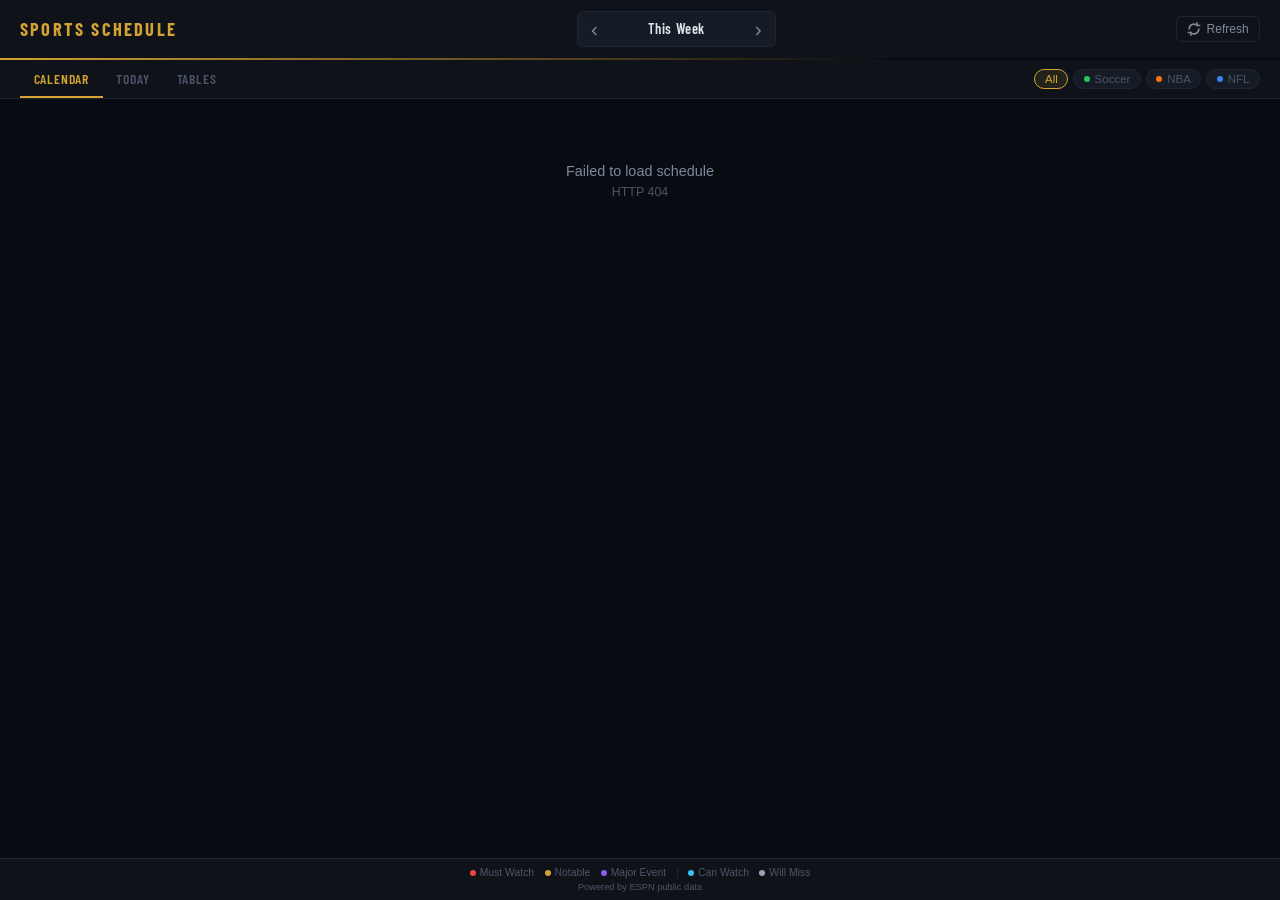
==== templates/index.html @ d4e7c443 "Initial commit: sports master schedule dashboard Personal sports schedule tracker with broadcast-ins" ====
<!DOCTYPE html>
<html lang="en">
<head>
    <meta charset="UTF-8">
    <meta name="viewport" content="width=device-width, initial-scale=1.0">
    <link rel="icon" type="image/svg+xml" href="data:image/svg+xml,%3Csvg xmlns='http://www.w3.org/2000/svg' viewBox='0 0 32 32'%3E%3Ccircle cx='16' cy='16' r='14' fill='%23d4a332'/%3E%3C/svg%3E">
    <title>Sports Schedule</title>
    <link rel="preconnect" href="https://fonts.googleapis.com">
    <link rel="preconnect" href="https://fonts.gstatic.com" crossorigin>
    <link href="https://fonts.googleapis.com/css2?family=Barlow+Condensed:wght@500;600;700&display=swap" rel="stylesheet">
    <link rel="stylesheet" href="/static/style.css">
</head>
<body>

    <!-- ── Header bar ───────────────────────────────────────────── -->
    <header>
        <div class="brand">SPORTS SCHEDULE</div>
        <div class="week-nav">
            <button id="btn-prev" class="nav-arrow" aria-label="Previous week">&lsaquo;</button>
            <span id="week-label">This Week</span>
            <button id="btn-next" class="nav-arrow" aria-label="Next week">&rsaquo;</button>
        </div>
        <button id="btn-refresh" class="refresh-btn">
            <svg class="refresh-icon" viewBox="0 0 16 16" fill="none" stroke="currentColor" stroke-width="1.8" stroke-linecap="round"><path d="M2.5 8a5.5 5.5 0 0 1 9.3-4M13.5 8a5.5 5.5 0 0 1-9.3 4"/><path d="M11.5 1v3h3M4.5 15v-3h-3"/></svg>
            Refresh
        </button>
    </header>
    <div class="header-accent"></div>

    <!-- ── Tab bar ──────────────────────────────────────────────── -->
    <nav class="tab-bar">
        <div class="view-tabs">
            <button class="tab active" data-view="week">Calendar</button>
            <button class="tab" data-view="today">Today</button>
            <button class="tab" data-view="tables">Tables</button>
        </div>
        <div class="sport-filters">
            <button class="pill active" data-sport="all">All</button>
            <button class="pill" data-sport="soccer"><span class="pill-dot soccer"></span>Soccer</button>
            <button class="pill" data-sport="basketball"><span class="pill-dot basketball"></span>NBA</button>
            <button class="pill" data-sport="football"><span class="pill-dot football"></span>NFL</button>
        </div>
    </nav>

    <!-- ── Main content ─────────────────────────────────────────── -->
    <main>
        <div id="week-view">
            <div class="calendar-grid" id="calendar-grid"></div>
            <div class="detail-panel" id="detail-panel"></div>
        </div>
        <div id="today-view" class="hidden"></div>
        <div id="tables-view" class="hidden"></div>
        <div id="status-message" class="status-message"></div>
    </main>

    <!-- ── Footer ───────────────────────────────────────────────── -->
    <footer>
        <div class="legend">
            <span class="legend-item"><span class="ldot must-watch"></span>Must Watch</span>
            <span class="legend-item"><span class="ldot notable"></span>Notable</span>
            <span class="legend-item"><span class="ldot major-event"></span>Major Event</span>
            <span class="lsep"></span>
            <span class="legend-item"><span class="ldot can-watch"></span>Can Watch</span>
            <span class="legend-item"><span class="ldot will-miss"></span>Will Miss</span>
        </div>
        <p class="footnote">Powered by ESPN public data</p>
    </footer>

    <script src="/static/app.js"></script>
</body>
</html>
---- static/style.css ----
/* ═══════════════════════════════════════════════════════════════
   SPORTS SCHEDULE — Broadcast-inspired dark UI
   ═══════════════════════════════════════════════════════════════ */

*, *::before, *::after { box-sizing: border-box; margin: 0; padding: 0; }

/* ── Tokens ───────────────────────────────────────────────────── */
:root {
    --font-display: "Barlow Condensed", "Arial Narrow", Impact, sans-serif;
    --font-body:    -apple-system, BlinkMacSystemFont, "Segoe UI", Roboto, sans-serif;

    /* Surfaces — deep navy, not flat black */
    --bg:         #080b12;
    --surface-1:  #0f1319;
    --surface-2:  #161c26;
    --surface-3:  #1e2635;
    --surface-4:  #263044;
    --border:     #1e2635;
    --border-hl:  #2d3a4e;

    /* Text */
    --text:       #dfe4ea;
    --text-2:     #7e8a9a;
    --text-3:     #4a5568;

    /* Accent — warm broadcast gold */
    --gold:       #d4a332;
    --gold-dim:   rgba(212, 163, 50, 0.10);
    --gold-mid:   rgba(212, 163, 50, 0.25);

    /* Tiers */
    --must-watch:  #ef4444;
    --notable:     #d4a332;
    --major-event: #8b5cf6;

    /* Availability — distinct from sport/tier colors */
    --can-watch:   #38bdf8;
    --will-miss:   #94a3b8;

    /* Sports */
    --soccer:      #22c55e;
    --basketball:  #f97316;
    --football:    #3b82f6;

    --radius: 6px;
    --ease:   cubic-bezier(.22, .61, .36, 1);
}

body {
    font-family: var(--font-body);
    background: var(--bg);
    color: var(--text);
    min-height: 100vh;
    display: flex;
    flex-direction: column;
    -webkit-font-smoothing: antialiased;
}

.hidden { display: none !important; }

/* ── Header ───────────────────────────────────────────────────── */
header {
    background: var(--surface-1);
    padding: 0.7rem 1.25rem;
    display: flex;
    align-items: center;
    justify-content: space-between;
    gap: 1rem;
    position: sticky;
    top: 0;
    z-index: 100;
}

.brand {
    font-family: var(--font-display);
    font-weight: 700;
    font-size: 1.15rem;
    letter-spacing: 0.12em;
    color: var(--gold);
    user-select: none;
}

/* Gold accent stripe below header — broadcast chyron vibe */
.header-accent {
    height: 2px;
    background: linear-gradient(90deg, var(--gold) 0%, transparent 70%);
    position: sticky;
    top: 44px;     /* header height */
    z-index: 99;
}

/* Week navigator */
.week-nav {
    display: flex;
    align-items: center;
    gap: 0.15rem;
    background: var(--surface-2);
    border: 1px solid var(--border);
    border-radius: var(--radius);
    padding: 0.15rem;
}

#week-label {
    min-width: 130px;
    text-align: center;
    font-family: var(--font-display);
    font-weight: 600;
    font-size: 0.9rem;
    letter-spacing: 0.04em;
    padding: 0 0.15rem;
    user-select: none;
}

.nav-arrow {
    background: transparent;
    border: none;
    color: var(--text-2);
    width: 1.8rem;
    height: 1.8rem;
    border-radius: 4px;
    cursor: pointer;
    font-size: 1.3rem;
    line-height: 1;
    display: flex;
    align-items: center;
    justify-content: center;
    transition: all 0.12s var(--ease);
}
.nav-arrow:hover { background: var(--surface-3); color: var(--text); }
.nav-arrow:disabled { opacity: 0.25; cursor: default; }
.nav-arrow:disabled:hover { background: transparent; color: var(--text-2); }

/* Refresh button */
.refresh-btn {
    background: transparent;
    border: 1px solid var(--border);
    color: var(--text-2);
    padding: 0.3rem 0.65rem;
    border-radius: var(--radius);
    cursor: pointer;
    font-size: 0.75rem;
    font-weight: 500;
    display: flex;
    align-items: center;
    gap: 0.35rem;
    transition: all 0.15s var(--ease);
}
.refresh-btn:hover { border-color: var(--gold); color: var(--gold); }
.refresh-icon { width: 14px; height: 14px; }

/* ── Tab bar ──────────────────────────────────────────────────── */
.tab-bar {
    background: var(--surface-1);
    border-bottom: 1px solid var(--border);
    padding: 0 1.25rem;
    display: flex;
    align-items: center;
    justify-content: space-between;
    gap: 1rem;
}

.view-tabs { display: flex; }

.tab {
    background: transparent;
    border: none;
    color: var(--text-3);
    padding: 0.6rem 0.85rem;
    font-family: var(--font-display);
    font-size: 0.85rem;
    font-weight: 600;
    letter-spacing: 0.06em;
    text-transform: uppercase;
    cursor: pointer;
    border-bottom: 2px solid transparent;
    transition: all 0.12s var(--ease);
}
.tab:hover { color: var(--text-2); }
.tab.active {
    color: var(--gold);
    border-bottom-color: var(--gold);
}

.sport-filters {
    display: flex;
    gap: 0.3rem;
    padding: 0.45rem 0;
}

.pill {
    background: var(--surface-2);
    border: 1px solid var(--border);
    color: var(--text-3);
    padding: 0.2rem 0.6rem;
    border-radius: 100px;
    font-size: 0.72rem;
    font-weight: 500;
    cursor: pointer;
    transition: all 0.12s var(--ease);
    display: flex;
    align-items: center;
    gap: 0.3rem;
}
.pill:hover { color: var(--text-2); border-color: var(--border-hl); }
.pill.active { background: var(--gold-dim); border-color: var(--gold); color: var(--gold); }

.pill-dot {
    width: 6px;
    height: 6px;
    border-radius: 50%;
}
.pill-dot.soccer     { background: var(--soccer); }
.pill-dot.basketball { background: var(--basketball); }
.pill-dot.football   { background: var(--football); }

/* Sport-specific active pill colors */
.pill[data-sport="soccer"].active {
    background: rgba(34, 197, 94, 0.10);
    border-color: var(--soccer);
    color: var(--soccer);
}
.pill[data-sport="basketball"].active {
    background: rgba(249, 115, 22, 0.10);
    border-color: var(--basketball);
    color: var(--basketball);
}
.pill[data-sport="football"].active {
    background: rgba(59, 130, 246, 0.10);
    border-color: var(--football);
    color: var(--football);
}

/* ── Main ─────────────────────────────────────────────────────── */
main {
    flex: 1;
    padding: 1rem 1.25rem;
    max-width: 1120px;
    width: 100%;
    margin: 0 auto;
}

.status-message {
    text-align: center;
    color: var(--text-2);
    padding: 3rem 1rem;
    font-size: 0.9rem;
}
.status-message .hint {
    font-size: 0.78rem;
    margin-top: 0.35rem;
    color: var(--text-3);
}

/* ═══════════════════════════════════════════════════════════════
   CALENDAR — Month Grid (Desktop)
   ═══════════════════════════════════════════════════════════════ */
.calendar-grid {
    display: grid;
    grid-template-columns: repeat(7, 1fr);
    gap: 1px;
    background: var(--border);
    border-radius: var(--radius);
    overflow: hidden;
    margin-bottom: 1rem;
}

.day-header {
    background: var(--surface-2);
    padding: 0.4rem;
    text-align: center;
    font-family: var(--font-display);
    font-size: 0.6rem;
    font-weight: 600;
    letter-spacing: 0.1em;
    text-transform: uppercase;
    color: var(--text-3);
}

.day-cell {
    background: var(--surface-1);
    min-height: 80px;
    padding: 0.35rem;
    cursor: pointer;
    transition: background 0.12s var(--ease);
    display: flex;
    flex-direction: column;
    align-items: center;
    position: relative;
}
.day-cell:hover { background: var(--surface-2); }
.day-cell.selected { background: var(--surface-2); }

/* Selected day: gold indicator bar */
.day-cell.selected::after {
    content: "";
    position: absolute;
    bottom: 0;
    left: 0;
    right: 0;
    height: 2px;
    background: var(--gold);
}

/* Days outside current month */
.day-cell.outside { opacity: 0.3; }

/* Brighter date number when games exist */
.day-cell.has-games .dc-num { color: var(--text); }

.dc-num {
    font-family: var(--font-display);
    font-size: 1.1rem;
    font-weight: 700;
    color: var(--text-3);
    line-height: 1;
    display: inline-flex;
    align-items: center;
    justify-content: center;
    width: 1.7rem;
    height: 1.7rem;
    border-radius: 50%;
    transition: all 0.15s var(--ease);
}

/* Today: gold circle */
.day-cell.is-today .dc-num {
    background: var(--gold);
    color: var(--bg);
}

/* Game indicator dots */
.dc-indicators {
    display: flex;
    gap: 3px;
    justify-content: center;
    margin-top: 0.25rem;
    flex-wrap: wrap;
}

.dc-dot {
    width: 6px;
    height: 6px;
    border-radius: 50%;
}
.dc-dot.soccer     { background: var(--soccer); }
.dc-dot.basketball { background: var(--basketball); }
.dc-dot.football   { background: var(--football); }
.dc-dot.dimmed     { opacity: 0.35; }

.dc-dot-more {
    font-size: 0.5rem;
    color: var(--text-3);
    line-height: 1;
}

.dc-count {
    font-size: 0.5rem;
    font-weight: 500;
    color: var(--text-3);
    margin-top: 0.15rem;
}

@keyframes pulse {
    0%, 100% { opacity: 1; }
    50%      { opacity: 0.35; }
}

/* ═══════════════════════════════════════════════════════════════
   DETAIL PANEL (below calendar)
   ═══════════════════════════════════════════════════════════════ */
.detail-panel {
    background: var(--surface-1);
    border: 1px solid var(--border);
    border-radius: var(--radius);
    overflow: hidden;
}
.detail-panel.empty {
    border-color: transparent;
    background: transparent;
}

.dp-head {
    padding: 0.7rem 1rem;
    display: flex;
    align-items: baseline;
    justify-content: space-between;
    border-bottom: 1px solid var(--border);
}

.dp-date {
    font-family: var(--font-display);
    font-size: 1.1rem;
    font-weight: 700;
    letter-spacing: 0.02em;
    text-transform: uppercase;
}

.dp-today {
    color: var(--gold);
    font-size: 0.85rem;
    font-weight: 500;
    margin-left: 0.5rem;
    letter-spacing: 0;
    text-transform: none;
}

.dp-count {
    font-size: 0.75rem;
    color: var(--text-3);
}

.dp-games {
    padding: 0.5rem 0.65rem;
    display: flex;
    flex-direction: column;
    gap: 0.5rem;
}

.dp-empty {
    text-align: center;
    color: var(--text-3);
    padding: 2rem;
    font-style: italic;
    font-size: 0.85rem;
}

/* ═══════════════════════════════════════════════════════════════
   GAME CARDS
   ═══════════════════════════════════════════════════════════════ */
.game-card {
    background: var(--surface-2);
    border: 1px solid var(--border);
    border-radius: var(--radius);
    overflow: hidden;
    cursor: pointer;
    transition: all 0.15s var(--ease);
    border-left: 3px solid transparent;
}
.game-card:hover {
    border-color: var(--border-hl);
    transform: translateY(-1px);
    box-shadow: 0 4px 12px rgba(0,0,0,0.25);
}

/* Sport-colored left edge */
.game-card.sport-soccer     { border-left-color: var(--soccer); }
.game-card.sport-basketball { border-left-color: var(--basketball); }
.game-card.sport-football   { border-left-color: var(--football); }

/* Post-game dimming — finished games recede */
.game-card--post {
    opacity: 0.5;
}
.game-card--post:hover {
    opacity: 0.8;
}

/* ── Pre-game layout (upcoming) ───────────────────────────────── */
.gc-main {
    padding: 0.6rem 0.85rem;
    display: grid;
    grid-template-columns: 1fr auto;
    align-items: start;
    gap: 0.75rem;
}

.gc-matchup {
    font-family: var(--font-display);
    font-size: 1.05rem;
    font-weight: 600;
    letter-spacing: 0.01em;
    line-height: 1.35;
    display: flex;
    align-items: center;
    flex-wrap: wrap;
    gap: 0.2rem;
}

.gc-matchup .vs {
    color: var(--text-3);
    font-weight: 500;
    margin: 0 0.1rem;
}

/* Team records line (below matchup) */
.gc-records {
    font-size: 0.68rem;
    color: var(--text-3);
    padding-top: 0.15rem;
}

.gc-rec-sep {
    color: var(--text-3);
}

/* ── Scoreboard layout (finished / live games) ────────────────── */
.gc-scoreboard {
    padding: 0.55rem 0.85rem 0.35rem;
    display: flex;
    align-items: center;
    justify-content: center;
    gap: 0.65rem;
}

.sb-team {
    font-family: var(--font-display);
    font-size: 0.95rem;
    font-weight: 600;
    letter-spacing: 0.02em;
    color: var(--text-2);
    min-width: 0;
    text-align: center;
    display: flex;
    align-items: center;
    gap: 0.35rem;
}
.sb-team.away { justify-content: flex-end; }
.sb-team.home { justify-content: flex-start; }

.sb-score {
    font-family: var(--font-display);
    font-size: 1.6rem;
    font-weight: 700;
    letter-spacing: 0.02em;
    color: var(--text);
    white-space: nowrap;
    display: flex;
    align-items: center;
    gap: 0.4rem;
}

.sb-score .sb-dash {
    color: var(--text-3);
    font-size: 1rem;
}

.sb-status {
    text-align: center;
    padding-bottom: 0.4rem;
    font-size: 0.65rem;
    font-weight: 600;
    text-transform: uppercase;
    letter-spacing: 0.06em;
}

.sb-status.live {
    color: var(--must-watch);
    animation: pulse 1.8s infinite;
}

.sb-status.final {
    color: var(--text-3);
}

/* ── Meta row (shared across layouts) ─────────────────────────── */
.gc-meta {
    display: flex;
    align-items: center;
    gap: 0.4rem;
    flex-wrap: wrap;
    padding: 0 0.85rem 0.55rem;
    font-size: 0.72rem;
}

.tier {
    padding: 0.1rem 0.4rem;
    border-radius: 3px;
    font-family: var(--font-display);
    font-size: 0.62rem;
    font-weight: 700;
    text-transform: uppercase;
    letter-spacing: 0.05em;
    line-height: 1.6;
}
.tier.must-watch  { background: var(--must-watch); color: #fff; }
.tier.notable     { background: var(--notable); color: var(--bg); }
.tier.major-event { background: var(--major-event); color: #fff; }

.gc-league {
    color: var(--text-2);
    font-weight: 500;
}

.gc-sep {
    color: var(--text-3);
    font-size: 0.5rem;
}

.gc-avail {
    display: flex;
    align-items: center;
    gap: 0.25rem;
    font-size: 0.65rem;
    font-weight: 600;
    text-transform: uppercase;
    letter-spacing: 0.03em;
}
.gc-avail.can-watch  { color: var(--can-watch); }
.gc-avail.will-miss  { color: var(--will-miss); }

.gc-avail-dot {
    width: 5px;
    height: 5px;
    border-radius: 50%;
}
.gc-avail.can-watch .gc-avail-dot { background: var(--can-watch); }
.gc-avail.will-miss .gc-avail-dot { background: var(--will-miss); }

/* ── Time column (pre-game only) ──────────────────────────────── */
.gc-time {
    text-align: right;
    flex-shrink: 0;
}

.gc-time .t {
    font-family: var(--font-display);
    font-size: 1rem;
    font-weight: 600;
    font-variant-numeric: tabular-nums;
}

/* ── Expanded detail ──────────────────────────────────────────── */
.gc-detail {
    max-height: 0;
    overflow: hidden;
    transition: max-height 0.25s var(--ease), opacity 0.2s;
    opacity: 0;
}
.game-card.expanded .gc-detail {
    max-height: 300px;
    opacity: 1;
}

.gc-detail-inner {
    padding: 0.55rem 0.85rem 0.65rem;
    border-top: 1px solid var(--border);
    display: grid;
    grid-template-columns: 1fr 1fr;
    gap: 0.35rem 1.5rem;
    font-size: 0.72rem;
}

.gd-row {
    display: flex;
    flex-direction: column;
    gap: 0.08rem;
}

.gd-label {
    font-family: var(--font-display);
    font-size: 0.58rem;
    font-weight: 600;
    text-transform: uppercase;
    letter-spacing: 0.08em;
    color: var(--text-3);
}

.gd-val {
    color: var(--text-2);
}

.gd-val.accent {
    color: var(--gold);
}

/* ═══════════════════════════════════════════════════════════════
   TODAY VIEW — Command Center
   ═══════════════════════════════════════════════════════════════ */
#today-view {
    display: flex;
    flex-direction: column;
    gap: 0.5rem;
}

.today-head {
    display: flex;
    align-items: center;
    gap: 0.5rem;
    margin-bottom: 0.35rem;
}

.today-head .th-dot {
    width: 8px;
    height: 8px;
    border-radius: 50%;
    background: var(--gold);
}

.today-head .th-text {
    font-family: var(--font-display);
    font-size: 1.15rem;
    font-weight: 700;
    letter-spacing: 0.02em;
    text-transform: uppercase;
}

/* Sections: Live Now, Coming Up, Completed */
.today-section {
    margin-bottom: 0.75rem;
    display: flex;
    flex-direction: column;
    gap: 0.5rem;
}

.today-section-label {
    font-family: var(--font-display);
    font-size: 0.72rem;
    font-weight: 700;
    letter-spacing: 0.08em;
    text-transform: uppercase;
    color: var(--text-3);
    padding-bottom: 0.35rem;
    border-bottom: 1px solid var(--border);
    display: flex;
    align-items: center;
    gap: 0.4rem;
}

.live-dot {
    width: 8px;
    height: 8px;
    border-radius: 50%;
    background: var(--must-watch);
    animation: pulse 1.8s infinite;
}

/* Countdown on upcoming cards */
.card-countdown {
    padding: 0.15rem 0.85rem 0.25rem;
    font-family: var(--font-display);
    font-size: 0.8rem;
    font-weight: 600;
    color: var(--gold);
    letter-spacing: 0.02em;
}

/* Empty state: no games today */
.today-empty-state {
    text-align: center;
    padding: 2rem 1rem;
}

.today-empty-msg {
    color: var(--text-3);
    font-style: italic;
    font-size: 0.9rem;
    margin-bottom: 1.5rem;
}

/* Next upcoming game card */
.today-next-up {
    background: var(--surface-1);
    border: 1px solid var(--border);
    border-radius: var(--radius);
    padding: 1rem;
    display: inline-block;
}

.today-next-label {
    font-family: var(--font-display);
    font-size: 0.62rem;
    font-weight: 700;
    text-transform: uppercase;
    letter-spacing: 0.08em;
    color: var(--text-3);
    margin-bottom: 0.5rem;
}

.today-next-game {
    font-family: var(--font-display);
    font-size: 1.05rem;
    font-weight: 600;
    display: flex;
    align-items: center;
    justify-content: center;
    gap: 0.25rem;
    flex-wrap: wrap;
}

.today-next-game .vs {
    color: var(--text-3);
    font-weight: 500;
}

.today-next-meta {
    font-size: 0.75rem;
    color: var(--text-2);
    margin-top: 0.35rem;
}

/* ── Footer ───────────────────────────────────────────────────── */
footer {
    background: var(--surface-1);
    border-top: 1px solid var(--border);
    padding: 0.5rem 1.25rem;
    text-align: center;
}

.legend {
    display: flex;
    justify-content: center;
    align-items: center;
    gap: 0.65rem;
    font-size: 0.65rem;
    color: var(--text-3);
    flex-wrap: wrap;
}

.legend-item {
    display: flex;
    align-items: center;
    gap: 0.25rem;
}

.ldot {
    width: 6px;
    height: 6px;
    border-radius: 50%;
}
.ldot.must-watch  { background: var(--must-watch); }
.ldot.notable     { background: var(--notable); }
.ldot.major-event { background: var(--major-event); }
.ldot.can-watch   { background: var(--can-watch); }
.ldot.will-miss   { background: var(--will-miss); }

.lsep {
    width: 1px;
    height: 10px;
    background: var(--border);
}

.footnote {
    font-size: 0.58rem;
    color: var(--text-3);
    margin-top: 0.25rem;
}

/* ═══════════════════════════════════════════════════════════════
   TABLES / STANDINGS VIEW
   ═══════════════════════════════════════════════════════════════ */
#tables-view {
    display: flex;
    flex-direction: column;
    gap: 1.25rem;
}

/* League section */
.tbl-section {
    background: var(--surface-1);
    border: 1px solid var(--border);
    border-radius: var(--radius);
    overflow: hidden;
}

.tbl-section-head {
    padding: 0.6rem 0.85rem;
    border-bottom: 1px solid var(--border);
    display: flex;
    align-items: center;
    justify-content: space-between;
    cursor: pointer;
    transition: background 0.12s var(--ease);
}
.tbl-section-head:hover { background: var(--surface-2); }

.tbl-league-name {
    font-family: var(--font-display);
    font-size: 0.95rem;
    font-weight: 700;
    letter-spacing: 0.04em;
    text-transform: uppercase;
}

.tbl-toggle {
    color: var(--text-3);
    font-size: 0.8rem;
    transition: transform 0.2s var(--ease);
}
.tbl-section.collapsed .tbl-toggle { transform: rotate(-90deg); }
.tbl-section.collapsed .tbl-section-body { display: none; }

/* Group name (e.g. "Eastern Conference") */
.tbl-group-name {
    font-family: var(--font-display);
    font-size: 0.72rem;
    font-weight: 600;
    letter-spacing: 0.06em;
    text-transform: uppercase;
    color: var(--text-3);
    padding: 0.5rem 0.85rem 0.25rem;
}

/* The actual standings table */
.standings-table {
    width: 100%;
    border-collapse: collapse;
    font-size: 0.75rem;
    font-variant-numeric: tabular-nums;
}

.standings-table th {
    font-family: var(--font-display);
    font-size: 0.6rem;
    font-weight: 600;
    text-transform: uppercase;
    letter-spacing: 0.06em;
    color: var(--text-3);
    padding: 0.35rem 0.5rem;
    text-align: right;
    border-bottom: 1px solid var(--border);
    position: sticky;
    top: 0;
    background: var(--surface-1);
}

.standings-table th:first-child,
.standings-table th:nth-child(2) {
    text-align: left;
}

.standings-table td {
    padding: 0.4rem 0.5rem;
    text-align: right;
    color: var(--text-2);
    border-bottom: 1px solid var(--border);
    transition: background 0.1s;
}

.standings-table td:first-child {
    text-align: center;
    width: 2rem;
    color: var(--text-3);
    font-weight: 600;
}

.standings-table td:nth-child(2) {
    text-align: left;
    color: var(--text);
    font-weight: 500;
}

.standings-table tr:last-child td {
    border-bottom: none;
}

.standings-table tbody tr:hover td {
    background: var(--surface-2);
}

/* Watched team highlight — gold accent */
.standings-table tr.watched td {
    background: var(--gold-dim);
}
.standings-table tr.watched:hover td {
    background: var(--gold-mid);
}
.standings-table tr.watched td:nth-child(2) {
    color: var(--gold);
    font-weight: 700;
}

/* Top-6 PL team — subtle highlight */
.standings-table tr.top6 td:nth-child(2) {
    font-weight: 600;
}

/* Zone indicators — left border stripe on rank cell */
.standings-table td.zone-ucl {
    box-shadow: inset 3px 0 0 var(--soccer);
}
.standings-table td.zone-uel {
    box-shadow: inset 3px 0 0 var(--basketball);
}
.standings-table td.zone-rel {
    box-shadow: inset 3px 0 0 var(--must-watch);
}
.standings-table td.zone-uecl {
    box-shadow: inset 3px 0 0 #58a6ff;
}

/* NBA-specific: play-in zone, eliminated */
.standings-table td.zone-playoff {
    box-shadow: inset 3px 0 0 var(--soccer);
}
.standings-table td.zone-playin {
    box-shadow: inset 3px 0 0 var(--notable);
}
.standings-table td.zone-elim {
    box-shadow: inset 3px 0 0 var(--must-watch);
}

/* Clincher badge */
.clinch {
    font-size: 0.58rem;
    font-weight: 700;
    margin-left: 0.3rem;
    padding: 0 0.25rem;
    border-radius: 2px;
    text-transform: uppercase;
    letter-spacing: 0.03em;
}
.clinch.clinch-x { color: var(--soccer); }
.clinch.clinch-y { color: var(--soccer); }
.clinch.clinch-z { color: var(--gold); }
.clinch.clinch-pb { color: var(--notable); }
.clinch.clinch-e { color: var(--must-watch); }

/* Points column bold for soccer */
.standings-table td.pts-col {
    color: var(--text);
    font-weight: 700;
}

/* Win pct for NBA */
.standings-table td.pct-col {
    color: var(--text);
    font-weight: 600;
}

/* Streak colors — explicit, not tied to availability vars */
.streak-w { color: #22c55e; }
.streak-l { color: #ef4444; }

/* Zone legend at bottom of table */
.tbl-zone-legend {
    display: flex;
    gap: 0.75rem;
    padding: 0.45rem 0.85rem;
    font-size: 0.62rem;
    color: var(--text-3);
    border-top: 1px solid var(--border);
    flex-wrap: wrap;
}

.tbl-zone-legend-item {
    display: flex;
    align-items: center;
    gap: 0.3rem;
}

.tbl-zone-legend-item .zl-bar {
    width: 3px;
    height: 10px;
    border-radius: 1px;
}

/* ═══════════════════════════════════════════════════════════════
   TITLE RACE WIDGET
   ═══════════════════════════════════════════════════════════════ */
.race-widget {
    background: var(--surface-1);
    border: 1px solid var(--border);
    border-radius: var(--radius);
    overflow: hidden;
    border-top: 2px solid var(--gold);
}

.race-head {
    padding: 0.65rem 0.85rem;
    border-bottom: 1px solid var(--border);
    display: flex;
    align-items: baseline;
    justify-content: space-between;
    flex-wrap: wrap;
    gap: 0.5rem;
}

.race-label {
    font-family: var(--font-display);
    font-size: 0.95rem;
    font-weight: 700;
    letter-spacing: 0.04em;
    text-transform: uppercase;
    color: var(--gold);
}

.race-gap {
    font-size: 0.72rem;
    color: var(--text-2);
}

.race-body {
    padding: 0.5rem 0.65rem;
    display: flex;
    flex-direction: column;
    gap: 0.65rem;
}

.race-row {
    background: var(--surface-2);
    border: 1px solid var(--border);
    border-radius: var(--radius);
    padding: 0.6rem 0.75rem;
}

.race-row.race-leader {
    border-color: var(--gold);
    background: var(--gold-dim);
}

.race-team {
    display: flex;
    align-items: center;
    gap: 0.4rem;
    margin-bottom: 0.45rem;
}

.race-rank {
    font-family: var(--font-display);
    font-size: 0.85rem;
    font-weight: 700;
    color: var(--text-3);
}

.race-name {
    font-family: var(--font-display);
    font-size: 1.05rem;
    font-weight: 700;
    letter-spacing: 0.01em;
}

.race-row.race-leader .race-name {
    color: var(--gold);
}

/* Stats row */
.race-stats {
    display: flex;
    gap: 0.75rem;
    margin-bottom: 0.4rem;
}

.race-stat {
    display: flex;
    flex-direction: column;
    align-items: center;
    min-width: 2.5rem;
}

.race-stat-val {
    font-family: var(--font-display);
    font-size: 1.15rem;
    font-weight: 700;
    line-height: 1.2;
    font-variant-numeric: tabular-nums;
}

.race-stat-label {
    font-size: 0.55rem;
    font-weight: 600;
    text-transform: uppercase;
    letter-spacing: 0.06em;
    color: var(--text-3);
}

/* Upcoming fixtures strip */
.race-fixtures {
    display: flex;
    align-items: center;
    gap: 0.3rem;
    flex-wrap: wrap;
}

.race-fix-label {
    font-size: 0.62rem;
    font-weight: 600;
    text-transform: uppercase;
    letter-spacing: 0.04em;
    color: var(--text-3);
    margin-right: 0.15rem;
}

.race-fix {
    font-size: 0.65rem;
    font-weight: 500;
    color: var(--text-2);
    background: var(--surface-3);
    padding: 0.15rem 0.35rem;
    border-radius: 3px;
    white-space: nowrap;
    cursor: default;
}

.race-row.race-leader .race-fix {
    background: var(--surface-3);
}

/* ═══════════════════════════════════════════════════════════════
   MOBILE CALENDAR — 2-week vertical list
   ═══════════════════════════════════════════════════════════════ */
.mobile-calendar {
    display: flex;
    flex-direction: column;
    gap: 0;
    background: transparent;
    border-radius: 0;
    overflow: visible;
}

.mobile-day {
    border-bottom: 1px solid var(--border);
}

.mobile-day.is-today {
    background: var(--surface-1);
    border-left: 3px solid var(--gold);
}

.mobile-day-header {
    display: flex;
    align-items: center;
    justify-content: space-between;
    padding: 0.55rem 0.85rem;
}

.mobile-day-name {
    font-family: var(--font-display);
    font-weight: 600;
    font-size: 0.85rem;
    letter-spacing: 0.02em;
}

.mobile-today-badge {
    color: var(--gold);
    font-size: 0.72rem;
    font-weight: 500;
    margin-left: 0.4rem;
    letter-spacing: 0;
    font-family: var(--font-body);
}

.mobile-day-count {
    font-size: 0.68rem;
    color: var(--text-3);
}

.mobile-day-games {
    padding: 0 0.65rem 0.55rem;
    display: flex;
    flex-direction: column;
    gap: 0.4rem;
}

.mobile-day-off {
    padding: 0 0.85rem 0.55rem;
    font-size: 0.72rem;
    color: var(--text-3);
    font-style: italic;
}

/* ═══════════════════════════════════════════════════════════════
   TEAM LOGOS
   ═══════════════════════════════════════════════════════════════ */
.team-logo {
    width: 20px;
    height: 20px;
    object-fit: contain;
    vertical-align: middle;
    flex-shrink: 0;
    display: inline-block;
}

/* Sizing in different contexts */
.sb-team .team-logo         { width: 22px; height: 22px; }
.gc-matchup .team-logo      { width: 18px; height: 18px; }
.standings-table .team-logo  { width: 16px; height: 16px; margin-right: 0.3rem; }
.race-team .team-logo        { width: 22px; height: 22px; }
.today-next-game .team-logo  { width: 22px; height: 22px; }

/* ═══════════════════════════════════════════════════════════════
   BROADCASTS, WATCHED, NOTES
   ═══════════════════════════════════════════════════════════════ */

/* Broadcast channels on card */
.gc-broadcast {
    font-size: 0.65rem;
    color: var(--text-3);
}

/* Upcoming cards: broadcasts slightly brighter */
.gc-main .gc-broadcast {
    color: var(--text-2);
    margin-top: 0.1rem;
}

/* Watched toggle button */
.gc-watched {
    display: inline-flex;
    align-items: center;
    gap: 0.2rem;
    font-size: 0.62rem;
    font-weight: 600;
    text-transform: uppercase;
    letter-spacing: 0.03em;
    padding: 0.12rem 0.4rem;
    border-radius: 3px;
    border: 1px solid var(--border);
    background: transparent;
    color: var(--text-3);
    cursor: pointer;
    transition: all 0.12s var(--ease);
    line-height: 1.5;
}
.gc-watched:hover {
    border-color: var(--can-watch);
    color: var(--can-watch);
}
.gc-watched.is-watched {
    border-color: var(--can-watch);
    color: var(--can-watch);
    background: rgba(56, 189, 248, 0.1);
}

/* Watched finished games: slightly more visible than unwatched */
.game-card--post.game-card--watched {
    opacity: 0.65;
}

/* Notes textarea in expanded detail */
.gd-notes-row {
    grid-column: 1 / -1;
}

.gc-notes {
    width: 100%;
    background: var(--surface-3);
    border: 1px solid var(--border);
    border-radius: 4px;
    color: var(--text);
    font-family: var(--font-body);
    font-size: 0.72rem;
    padding: 0.35rem 0.5rem;
    resize: vertical;
    min-height: 2.5rem;
    max-height: 6rem;
    margin-top: 0.2rem;
}
.gc-notes::placeholder {
    color: var(--text-3);
}
.gc-notes:focus {
    outline: none;
    border-color: var(--gold);
}

/* ═══════════════════════════════════════════════════════════════
   RESPONSIVE
   ═══════════════════════════════════════════════════════════════ */
@media (max-width: 900px) {
    .gc-detail-inner { grid-template-columns: 1fr; }
}

@media (max-width: 640px) {
    header { flex-wrap: wrap; gap: 0.5rem; }
    .brand { width: 100%; text-align: center; }
    .week-nav { flex: 1; justify-content: center; }

    .tab-bar {
        flex-direction: column;
        gap: 0;
        padding: 0;
    }
    .view-tabs { justify-content: center; }
    .sport-filters {
        justify-content: center;
        padding: 0.35rem 0.75rem;
        border-top: 1px solid var(--border);
    }

    /* Desktop grid hidden on mobile — JS renders mobile-calendar instead */
    .calendar-grid { display: none; }

    .gc-main { grid-template-columns: 1fr; gap: 0.2rem; }
    .gc-time { text-align: left; }
    .sb-score { font-size: 1.3rem; }

    /* Tables: hide less important columns on mobile */
    .standings-table .hide-mobile { display: none; }
    .standings-table { font-size: 0.7rem; }
    .standings-table th, .standings-table td { padding: 0.3rem 0.35rem; }
}
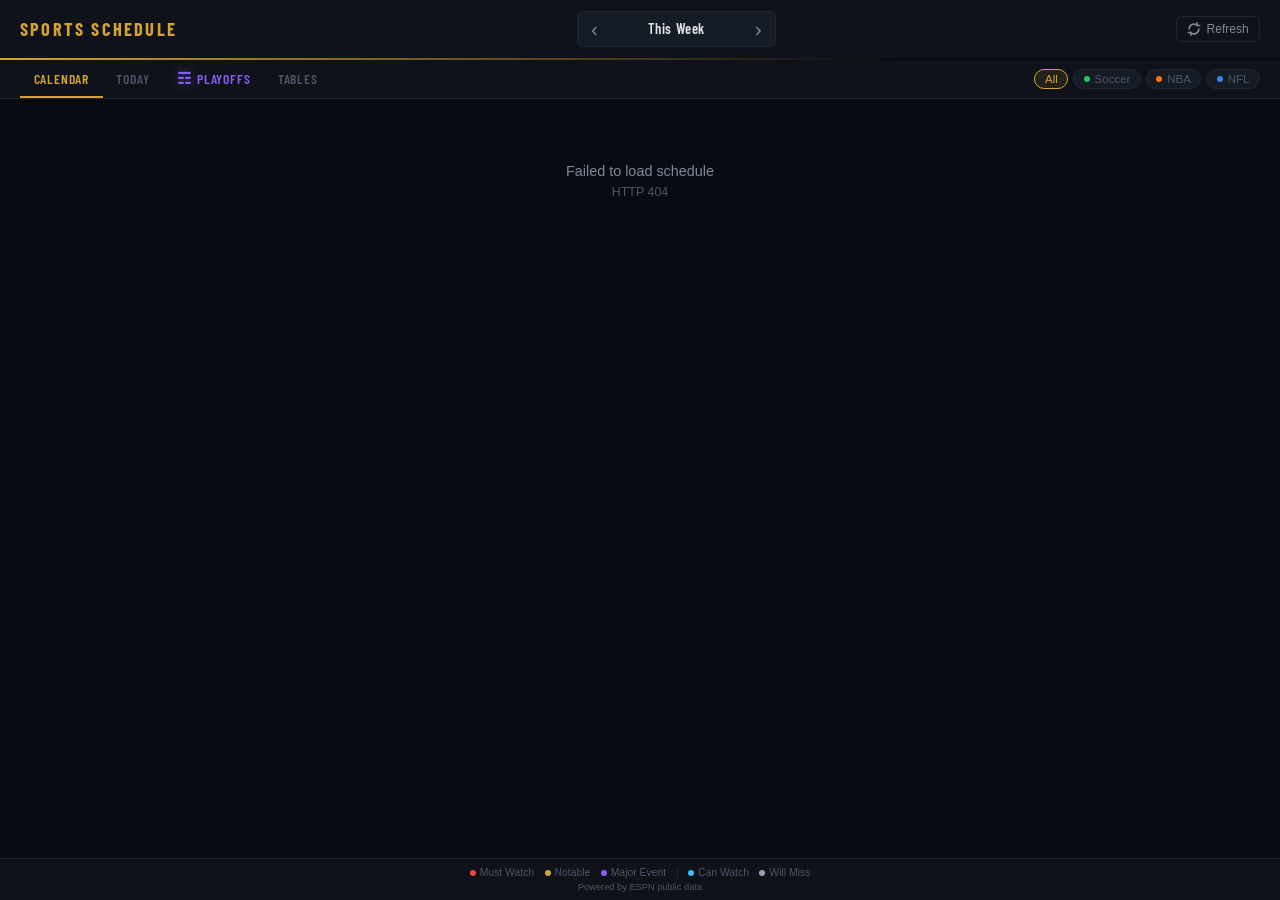
==== commit 196fdfa0: "Add Playoffs tab, today strip, parallel fetches, Bundesliga, tests - New Playoffs tab with a purple " ====
--- a/templates/index.html
+++ b/templates/index.html
@@ -27,11 +27,22 @@
     </header>
     <div class="header-accent"></div>
 
+    <!-- ── Today summary strip (banner across all views) ────────── -->
+    <div id="today-strip" class="today-strip hidden" role="button" tabindex="0">
+        <span class="ts-label">TODAY</span>
+        <span id="ts-content" class="ts-content"></span>
+        <span class="ts-cta">View &rsaquo;</span>
+    </div>
+
     <!-- ── Tab bar ──────────────────────────────────────────────── -->
     <nav class="tab-bar">
         <div class="view-tabs">
             <button class="tab active" data-view="week">Calendar</button>
             <button class="tab" data-view="today">Today</button>
+            <button class="tab tab-playoffs" data-view="playoffs">
+                <span class="tab-trophy" aria-hidden="true">&#9782;</span>
+                Playoffs
+            </button>
             <button class="tab" data-view="tables">Tables</button>
         </div>
         <div class="sport-filters">
@@ -49,6 +60,7 @@
             <div class="detail-panel" id="detail-panel"></div>
         </div>
         <div id="today-view" class="hidden"></div>
+        <div id="playoffs-view" class="hidden"></div>
         <div id="tables-view" class="hidden"></div>
         <div id="status-message" class="status-message"></div>
     </main>
--- a/static/style.css
+++ b/static/style.css
@@ -87,6 +87,114 @@
     position: sticky;
     top: 44px;     /* header height */
     z-index: 99;
+}
+
+/* ── Today strip (persistent banner across all views) ────────── */
+.today-strip {
+    display: flex;
+    align-items: center;
+    gap: 0.85rem;
+    padding: 0.55rem 1.25rem;
+    background: linear-gradient(
+        90deg,
+        rgba(212, 163, 50, 0.10) 0%,
+        rgba(212, 163, 50, 0.02) 80%
+    );
+    border-bottom: 1px solid var(--border);
+    font-size: 0.82rem;
+    cursor: pointer;
+    transition: background 120ms var(--ease);
+    position: sticky;
+    top: 46px;
+    z-index: 98;
+}
+
+.today-strip:hover { background: rgba(212, 163, 50, 0.14); }
+
+.today-strip .ts-label {
+    font-family: var(--font-display);
+    font-weight: 700;
+    letter-spacing: 0.14em;
+    color: var(--gold);
+    font-size: 0.75rem;
+}
+
+.today-strip .ts-content {
+    flex: 1;
+    color: var(--text);
+    display: flex;
+    align-items: center;
+    gap: 0.5rem;
+    flex-wrap: wrap;
+    min-width: 0;
+}
+
+.today-strip .ts-count {
+    font-weight: 600;
+    color: var(--text);
+}
+
+.today-strip .ts-dots {
+    display: inline-flex;
+    gap: 3px;
+    align-items: center;
+}
+
+.today-strip .ts-dot {
+    width: 7px; height: 7px; border-radius: 50%;
+    display: inline-block;
+}
+.today-strip .ts-dot.soccer     { background: var(--soccer); }
+.today-strip .ts-dot.basketball { background: var(--basketball); }
+.today-strip .ts-dot.football   { background: var(--football); }
+
+.today-strip .ts-next {
+    color: var(--text-2);
+    font-size: 0.8rem;
+}
+.today-strip .ts-next b {
+    color: var(--text);
+    font-weight: 600;
+}
+
+.today-strip .ts-live {
+    display: inline-flex;
+    align-items: center;
+    gap: 4px;
+    color: var(--must-watch);
+    font-weight: 700;
+    font-size: 0.75rem;
+    letter-spacing: 0.05em;
+    text-transform: uppercase;
+}
+.today-strip .ts-live::before {
+    content: "";
+    width: 7px; height: 7px; border-radius: 50%;
+    background: var(--must-watch);
+    animation: ts-pulse 1.4s ease-in-out infinite;
+}
+@keyframes ts-pulse {
+    0%, 100% { opacity: 1; }
+    50% { opacity: 0.35; }
+}
+
+.today-strip .ts-empty { color: var(--text-2); font-style: italic; }
+
+.today-strip .ts-cta {
+    color: var(--gold);
+    font-weight: 600;
+    font-size: 0.78rem;
+    letter-spacing: 0.02em;
+    white-space: nowrap;
+}
+
+@media (max-width: 640px) {
+    .today-strip {
+        padding: 0.5rem 0.9rem;
+        gap: 0.55rem;
+        font-size: 0.78rem;
+    }
+    .today-strip .ts-cta { display: none; }
 }
 
 /* Week navigator */
@@ -179,6 +287,145 @@
 .tab.active {
     color: var(--gold);
     border-bottom-color: var(--gold);
+}
+
+/* Playoffs tab — extra visible with trophy icon and accent */
+.tab-playoffs {
+    display: inline-flex;
+    align-items: center;
+    gap: 0.35rem;
+    color: var(--major-event);
+    position: relative;
+}
+.tab-playoffs .tab-trophy {
+    font-size: 1rem;
+    line-height: 1;
+    filter: drop-shadow(0 0 6px rgba(139, 92, 246, 0.5));
+}
+.tab-playoffs:hover {
+    color: #a78bfa;
+}
+.tab-playoffs.active {
+    color: var(--major-event);
+    border-bottom-color: var(--major-event);
+    background: linear-gradient(
+        180deg, transparent 0%,
+        rgba(139, 92, 246, 0.08) 100%);
+}
+.tab-playoffs.has-live::after {
+    content: "";
+    width: 6px;
+    height: 6px;
+    border-radius: 50%;
+    background: var(--must-watch);
+    animation: ts-pulse 1.4s ease-in-out infinite;
+    margin-left: 0.15rem;
+}
+
+/* ── Playoffs view ──────────────────────────────────────────────── */
+#playoffs-view {
+    padding: 1rem 1.25rem 2rem;
+    max-width: 1200px;
+    margin: 0 auto;
+    width: 100%;
+}
+
+.playoffs-head {
+    display: flex;
+    align-items: baseline;
+    gap: 0.8rem;
+    margin-bottom: 1.1rem;
+    padding-bottom: 0.7rem;
+    border-bottom: 1px solid var(--border);
+}
+.playoffs-head .ph-title {
+    font-family: var(--font-display);
+    font-weight: 700;
+    font-size: 1.4rem;
+    letter-spacing: 0.08em;
+    color: var(--major-event);
+    text-transform: uppercase;
+}
+.playoffs-head .ph-count {
+    color: var(--text-2);
+    font-size: 0.85rem;
+}
+
+.po-empty {
+    padding: 3rem 1rem;
+    text-align: center;
+    color: var(--text-2);
+    font-style: italic;
+}
+
+.po-section {
+    margin-bottom: 1.8rem;
+}
+.po-section-label {
+    font-family: var(--font-display);
+    font-weight: 700;
+    font-size: 0.85rem;
+    letter-spacing: 0.12em;
+    text-transform: uppercase;
+    color: var(--text-2);
+    margin-bottom: 0.55rem;
+    padding-bottom: 0.35rem;
+    border-bottom: 1px dashed var(--border);
+    display: flex;
+    align-items: center;
+    gap: 0.5rem;
+}
+.po-section-label.live { color: var(--must-watch); }
+.po-section-label .po-live-dot {
+    width: 8px; height: 8px; border-radius: 50%;
+    background: var(--must-watch);
+    animation: ts-pulse 1.4s ease-in-out infinite;
+}
+
+.po-competition {
+    margin-bottom: 1.2rem;
+}
+.po-comp-head {
+    display: flex;
+    align-items: center;
+    gap: 0.6rem;
+    margin-bottom: 0.4rem;
+    padding: 0.35rem 0.5rem;
+    background: var(--surface-1);
+    border-left: 3px solid var(--major-event);
+    border-radius: 0 var(--radius) var(--radius) 0;
+}
+.po-comp-name {
+    font-family: var(--font-display);
+    font-weight: 700;
+    letter-spacing: 0.05em;
+    text-transform: uppercase;
+    color: var(--text);
+    font-size: 0.95rem;
+}
+.po-comp-count {
+    color: var(--text-3);
+    font-size: 0.78rem;
+    margin-left: auto;
+}
+.po-comp-round {
+    color: var(--major-event);
+    font-size: 0.75rem;
+    letter-spacing: 0.04em;
+    text-transform: uppercase;
+    padding: 0.15rem 0.5rem;
+    background: rgba(139, 92, 246, 0.12);
+    border-radius: 3px;
+}
+
+.po-games {
+    display: grid;
+    grid-template-columns: repeat(auto-fill, minmax(320px, 1fr));
+    gap: 0.5rem;
+}
+@media (max-width: 640px) {
+    #playoffs-view { padding: 0.8rem 0.7rem 1.5rem; }
+    .po-games { grid-template-columns: 1fr; }
 }
 
 .sport-filters {
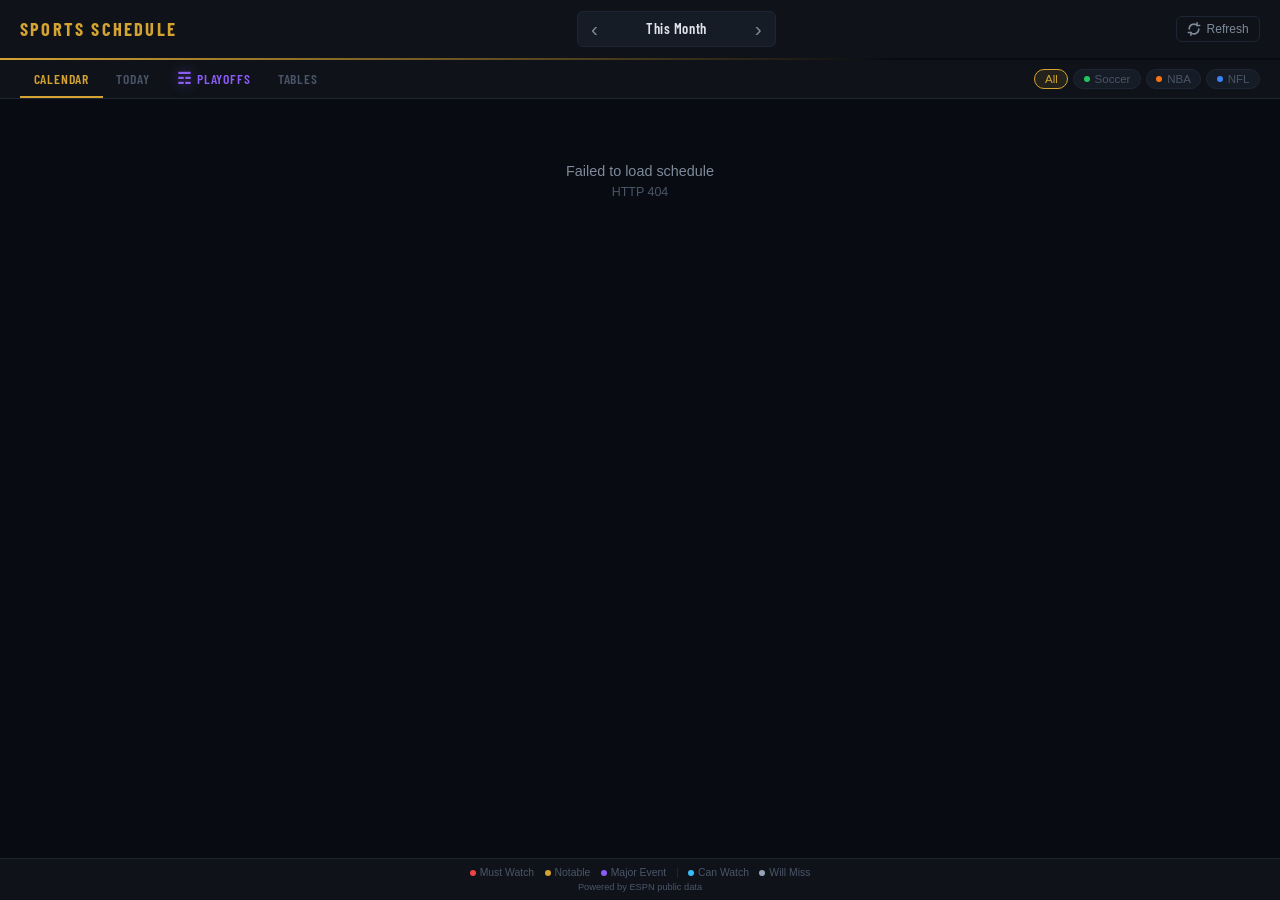
==== commit 812222d7: "Apply mechanical fixes from code review - routes.py:_api_schedule validates the `month` param and re" ====
--- a/templates/index.html
+++ b/templates/index.html
@@ -16,9 +16,9 @@
     <header>
         <div class="brand">SPORTS SCHEDULE</div>
         <div class="week-nav">
-            <button id="btn-prev" class="nav-arrow" aria-label="Previous week">&lsaquo;</button>
-            <span id="week-label">This Week</span>
-            <button id="btn-next" class="nav-arrow" aria-label="Next week">&rsaquo;</button>
+            <button id="btn-prev" class="nav-arrow" aria-label="Previous month">&lsaquo;</button>
+            <span id="week-label">This Month</span>
+            <button id="btn-next" class="nav-arrow" aria-label="Next month">&rsaquo;</button>
         </div>
         <button id="btn-refresh" class="refresh-btn">
             <svg class="refresh-icon" viewBox="0 0 16 16" fill="none" stroke="currentColor" stroke-width="1.8" stroke-linecap="round"><path d="M2.5 8a5.5 5.5 0 0 1 9.3-4M13.5 8a5.5 5.5 0 0 1-9.3 4"/><path d="M11.5 1v3h3M4.5 15v-3h-3"/></svg>
--- a/static/style.css
+++ b/static/style.css
@@ -423,9 +423,103 @@
     grid-template-columns: repeat(auto-fill, minmax(320px, 1fr));
     gap: 0.5rem;
 }
+
+/* ── Collapsible date groups ────────────────────────────────── */
+.po-date-group {
+    margin-bottom: 0.4rem;
+    background: var(--surface-1);
+    border: 1px solid var(--border);
+    border-radius: var(--radius);
+    overflow: hidden;
+    transition: border-color 120ms var(--ease);
+}
+.po-date-group:hover { border-color: var(--border-hl); }
+.po-date-group.open { border-color: var(--major-event); }
+
+.po-date-head {
+    display: flex;
+    align-items: center;
+    gap: 0.6rem;
+    padding: 0.65rem 0.85rem;
+    cursor: pointer;
+    user-select: none;
+    font-family: var(--font-display);
+}
+.po-date-head:hover { background: var(--surface-2); }
+
+.po-caret {
+    color: var(--text-3);
+    font-size: 0.75rem;
+    line-height: 1;
+    width: 0.9rem;
+    display: inline-block;
+    text-align: center;
+}
+.po-date-group.open .po-caret { color: var(--major-event); }
+
+.po-date-label {
+    font-weight: 600;
+    letter-spacing: 0.04em;
+    color: var(--text);
+    display: inline-flex;
+    align-items: center;
+    gap: 0.5rem;
+    font-size: 0.95rem;
+}
+
+.po-date-badge {
+    font-size: 0.62rem;
+    font-weight: 700;
+    letter-spacing: 0.08em;
+    text-transform: uppercase;
+    padding: 0.15rem 0.45rem;
+    border-radius: 3px;
+    line-height: 1;
+}
+.po-date-badge.today {
+    background: var(--gold);
+    color: var(--bg);
+}
+.po-date-badge.tomorrow {
+    background: transparent;
+    color: var(--gold);
+    border: 1px solid var(--gold-mid);
+}
+
+.po-date-summary {
+    color: var(--text-2);
+    font-family: var(--font-body);
+    font-size: 0.78rem;
+    font-weight: 400;
+    letter-spacing: 0;
+    overflow: hidden;
+    text-overflow: ellipsis;
+    white-space: nowrap;
+    min-width: 0;
+    flex: 1;
+}
+
+.po-date-count {
+    color: var(--text-3);
+    font-family: var(--font-body);
+    font-size: 0.78rem;
+    white-space: nowrap;
+}
+
+.po-date-body {
+    display: none;
+    padding: 0.15rem 0.75rem 0.75rem;
+    border-top: 1px solid var(--border);
+}
+.po-date-group.open .po-date-body { display: block; }
+
 @media (max-width: 640px) {
     #playoffs-view { padding: 0.8rem 0.7rem 1.5rem; }
     .po-games { grid-template-columns: 1fr; }
+    .po-date-head { padding: 0.55rem 0.6rem; gap: 0.4rem; }
+    .po-date-label { font-size: 0.85rem; }
+    .po-date-summary { display: none; }
+    .po-date-body { padding: 0.15rem 0.5rem 0.5rem; }
 }
 
 .sport-filters {
@@ -822,6 +916,15 @@
 .tier.must-watch  { background: var(--must-watch); color: #fff; }
 .tier.notable     { background: var(--notable); color: var(--bg); }
 .tier.major-event { background: var(--major-event); color: #fff; }
+
+/* Post-Season — outlined purple tag, stacks next to the tier tag */
+.tier.post-season {
+    background: rgba(139, 92, 246, 0.12);
+    color: var(--major-event);
+    border: 1px solid var(--major-event);
+    box-shadow: 0 0 6px rgba(139, 92, 246, 0.25);
+    letter-spacing: 0.08em;
+}
 
 .gc-league {
     color: var(--text-2);
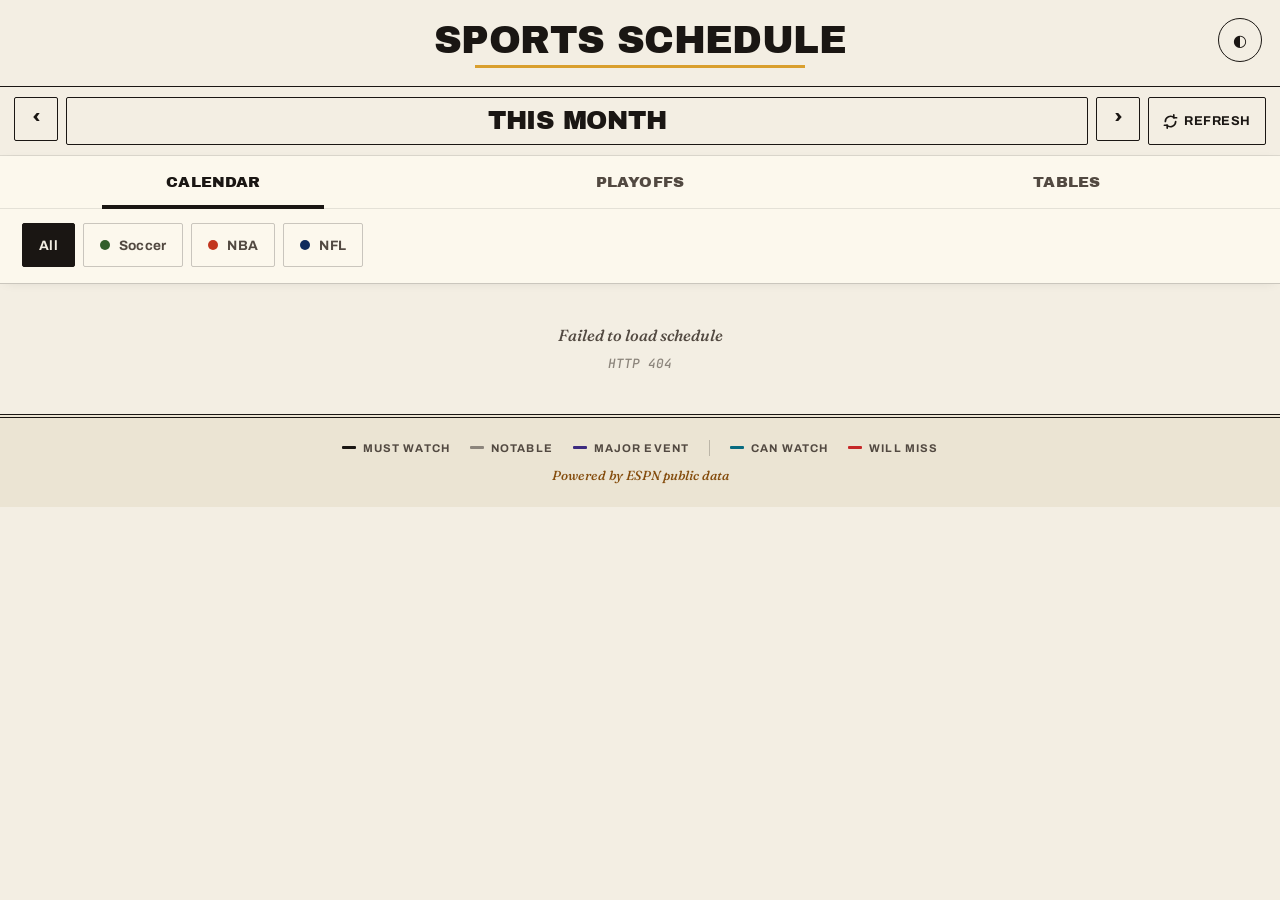
==== commit bd969210: "Broadsheet redesign + light/dark toggle + Today-tab removal A multi-day visual overhaul. Keeps every" ====
--- a/templates/index.html
+++ b/templates/index.html
@@ -2,64 +2,86 @@
 <html lang="en">
 <head>
     <meta charset="UTF-8">
-    <meta name="viewport" content="width=device-width, initial-scale=1.0">
-    <link rel="icon" type="image/svg+xml" href="data:image/svg+xml,%3Csvg xmlns='http://www.w3.org/2000/svg' viewBox='0 0 32 32'%3E%3Ccircle cx='16' cy='16' r='14' fill='%23d4a332'/%3E%3C/svg%3E">
+    <meta name="viewport" content="width=device-width, initial-scale=1.0, viewport-fit=cover">
+    <meta name="theme-color" content="#F3EEE3" media="(prefers-color-scheme: light)">
+    <meta name="theme-color" content="#120E09" media="(prefers-color-scheme: dark)">
+    <meta name="color-scheme" content="light dark">
+    <!-- iOS standalone app (Add to Home Screen) -->
+    <meta name="apple-mobile-web-app-capable" content="yes">
+    <meta name="apple-mobile-web-app-title" content="Sports Sched">
+    <meta name="apple-mobile-web-app-status-bar-style" content="black-translucent">
+    <meta name="mobile-web-app-capable" content="yes">
     <title>Sports Schedule</title>
+
+    <!-- Resolve theme BEFORE first paint to avoid flash-of-wrong-theme.
+         Reads: localStorage override → prefers-color-scheme → light default. -->
+    <script>
+      (function () {
+        try {
+          var saved = localStorage.getItem('theme');
+          var sys = window.matchMedia && window.matchMedia('(prefers-color-scheme: dark)').matches;
+          document.documentElement.setAttribute('data-theme', saved || (sys ? 'dark' : 'light'));
+        } catch (e) {
+          document.documentElement.setAttribute('data-theme', 'light');
+        }
+      })();
+    </script>
+
+    <link rel="icon" type="image/svg+xml" href="data:image/svg+xml,%3Csvg xmlns='http://www.w3.org/2000/svg' viewBox='0 0 32 32'%3E%3Ccircle cx='16' cy='16' r='14' fill='%23D99F2E'/%3E%3C/svg%3E">
+    <link rel="apple-touch-icon" href="/static/apple-touch-icon.svg">
+    <link rel="manifest" href="/static/manifest.json">
     <link rel="preconnect" href="https://fonts.googleapis.com">
     <link rel="preconnect" href="https://fonts.gstatic.com" crossorigin>
-    <link href="https://fonts.googleapis.com/css2?family=Barlow+Condensed:wght@500;600;700&display=swap" rel="stylesheet">
+    <link href="https://fonts.googleapis.com/css2?family=Archivo+Black&family=Archivo:wght@400;500;600;700;800&family=Fraunces:opsz,wght@9..144,500;9..144,700;9..144,900&family=JetBrains+Mono:wght@400;500;700&display=swap" rel="stylesheet">
     <link rel="stylesheet" href="/static/style.css">
 </head>
 <body>
 
-    <!-- ── Header bar ───────────────────────────────────────────── -->
+    <!-- ── Masthead ─────────────────────────────────────────────── -->
     <header>
         <div class="brand">SPORTS SCHEDULE</div>
-        <div class="week-nav">
-            <button id="btn-prev" class="nav-arrow" aria-label="Previous month">&lsaquo;</button>
-            <span id="week-label">This Month</span>
-            <button id="btn-next" class="nav-arrow" aria-label="Next month">&rsaquo;</button>
-        </div>
-        <button id="btn-refresh" class="refresh-btn">
+        <button id="btn-theme" type="button" aria-label="Toggle theme">&#x25D0;</button>
+    </header>
+
+    <!-- Month nav -->
+    <div class="week-nav">
+        <button id="btn-prev" class="nav-arrow" aria-label="Previous month">&lsaquo;</button>
+        <span id="week-label">This Month</span>
+        <button id="btn-next" class="nav-arrow" aria-label="Next month">&rsaquo;</button>
+        <button id="btn-refresh" class="refresh-btn" aria-label="Refresh schedule">
             <svg class="refresh-icon" viewBox="0 0 16 16" fill="none" stroke="currentColor" stroke-width="1.8" stroke-linecap="round"><path d="M2.5 8a5.5 5.5 0 0 1 9.3-4M13.5 8a5.5 5.5 0 0 1-9.3 4"/><path d="M11.5 1v3h3M4.5 15v-3h-3"/></svg>
             Refresh
         </button>
-    </header>
-    <div class="header-accent"></div>
+    </div>
 
-    <!-- ── Today summary strip (banner across all views) ────────── -->
-    <div id="today-strip" class="today-strip hidden" role="button" tabindex="0">
+    <!-- ── Today summary strip — PASSIVE (no role, tabindex, cursor) ── -->
+    <div id="today-strip" class="today-strip hidden">
         <span class="ts-label">TODAY</span>
         <span id="ts-content" class="ts-content"></span>
-        <span class="ts-cta">View &rsaquo;</span>
     </div>
 
-    <!-- ── Tab bar ──────────────────────────────────────────────── -->
+    <!-- ── Tab bar (Today tab removed — Calendar is the default) ── -->
     <nav class="tab-bar">
-        <div class="view-tabs">
-            <button class="tab active" data-view="week">Calendar</button>
-            <button class="tab" data-view="today">Today</button>
-            <button class="tab tab-playoffs" data-view="playoffs">
-                <span class="tab-trophy" aria-hidden="true">&#9782;</span>
-                Playoffs
-            </button>
+        <div class="view-tabs" role="tablist">
+            <button class="tab active" data-view="week" aria-current="page">Calendar</button>
+            <button class="tab tab-playoffs" data-view="playoffs">Playoffs</button>
             <button class="tab" data-view="tables">Tables</button>
         </div>
-        <div class="sport-filters">
-            <button class="pill active" data-sport="all">All</button>
-            <button class="pill" data-sport="soccer"><span class="pill-dot soccer"></span>Soccer</button>
-            <button class="pill" data-sport="basketball"><span class="pill-dot basketball"></span>NBA</button>
-            <button class="pill" data-sport="football"><span class="pill-dot football"></span>NFL</button>
+        <div class="sport-filters" role="group" aria-label="Filter by sport">
+            <button class="pill active" data-sport="all" aria-pressed="true">All</button>
+            <button class="pill" data-sport="soccer" aria-pressed="false"><span class="pill-dot soccer" aria-hidden="true"></span>Soccer</button>
+            <button class="pill" data-sport="basketball" aria-pressed="false"><span class="pill-dot basketball" aria-hidden="true"></span>NBA</button>
+            <button class="pill" data-sport="football" aria-pressed="false"><span class="pill-dot football" aria-hidden="true"></span>NFL</button>
         </div>
     </nav>
 
     <!-- ── Main content ─────────────────────────────────────────── -->
     <main>
         <div id="week-view">
+            <div id="storyline-filters" class="storyline-filters hidden" role="group" aria-label="Filter by storyline"></div>
             <div class="calendar-grid" id="calendar-grid"></div>
             <div class="detail-panel" id="detail-panel"></div>
         </div>
-        <div id="today-view" class="hidden"></div>
         <div id="playoffs-view" class="hidden"></div>
         <div id="tables-view" class="hidden"></div>
         <div id="status-message" class="status-message"></div>
--- a/static/style.css
+++ b/static/style.css
@@ -1,1731 +1,1497 @@
-/* ═══════════════════════════════════════════════════════════════
-   SPORTS SCHEDULE — Broadcast-inspired dark UI
-   ═══════════════════════════════════════════════════════════════ */
-
-*, *::before, *::after { box-sizing: border-box; margin: 0; padding: 0; }
-
-/* ── Tokens ───────────────────────────────────────────────────── */
+/* ══════════════════════════════════════════════════════════════════
+   SPORTS SCHEDULE — Broadsheet edition (editorial sports magazine)
+   ------------------------------------------------------------------
+   Display:  Archivo Black    — masthead, day heads, team names
+   Body/UI:  Archivo          — labels, pills, buttons
+   Numerals: Fraunces opsz    — scores & kickoff times (serif character)
+   Mono:     JetBrains Mono   — records, timecodes, datelines
+
+   Light = cream newsprint, Dark = warm coffee-black.
+   Sport color = singular bold signal per card; meta tags stay quiet.
+
+   WCAG AA verified: all sport/story/major/ok accents ≥4.5:1 on card
+   surface in both themes.
+   ══════════════════════════════════════════════════════════════════ */
+
+/* ── Theme tokens ───────────────────────────────────────────────── */
+:root[data-theme="light"] {
+  --page:        #F3EEE3;
+  --page-2:      #EBE4D3;
+  --surface:     #FCF8ED;
+  --surface-2:   #F5EFDF;
+  --surface-3:   #EFE7D1;
+  --ink:         #1A1613;
+  --ink-2:       #524941;
+  --ink-3:       #8C857C;  /* borders/dividers only — fails body text contrast */
+  --rule:        rgba(26, 22, 19, 0.10);
+  --rule-hl:     rgba(26, 22, 19, 0.22);
+
+  --soccer:      #335E2B;  /* hunter turf */
+  --nba:         #C2361F;  /* print-press red-orange */
+  --nfl:         #0F2B5C;  /* shield navy */
+
+  --story-fill:  #D99F2E;  /* ochre — background only on light paper */
+  --story-text:  #854D0E;  /* dark amber — safe for text on cream */
+
+  --majorevent:  #3D2B80;  /* deep indigo — editorial significance */
+
+  --live:        #C62828;
+  --ok:          #086B80;  /* teal — CAN WATCH dot, water-as-go */
+
+  --card-shadow: 0 1px 0 rgba(26, 22, 19, 0.04),
+                 0 14px 28px -18px rgba(26, 22, 19, 0.25);
+}
+
+:root[data-theme="dark"] {
+  --page:        #120E09;
+  --page-2:      #1A140E;
+  --surface:     #1D1711;
+  --surface-2:   #251E17;
+  --surface-3:   #2E251D;
+  --ink:         #F4EDDD;
+  --ink-2:       #B8AFA0;
+  --ink-3:       #68615A;
+  --rule:        rgba(244, 237, 221, 0.09);
+  --rule-hl:     rgba(244, 237, 221, 0.24);
+
+  --soccer:      #8ECB7C;
+  --nba:         #FF7A5C;
+  --nfl:         #89AFF0;
+
+  --story-fill:  #E9B04E;
+  --story-text:  #F5C570;
+
+  --majorevent:  #9C86F0;
+
+  --live:        #FF4555;
+  --ok:          #5CD1E3;
+
+  --card-shadow: 0 1px 0 rgba(0, 0, 0, 0.5),
+                 0 18px 36px -22px rgba(0, 0, 0, 0.9);
+}
+
 :root {
-    --font-display: "Barlow Condensed", "Arial Narrow", Impact, sans-serif;
-    --font-body:    -apple-system, BlinkMacSystemFont, "Segoe UI", Roboto, sans-serif;
-
-    /* Surfaces — deep navy, not flat black */
-    --bg:         #080b12;
-    --surface-1:  #0f1319;
-    --surface-2:  #161c26;
-    --surface-3:  #1e2635;
-    --surface-4:  #263044;
-    --border:     #1e2635;
-    --border-hl:  #2d3a4e;
-
-    /* Text */
-    --text:       #dfe4ea;
-    --text-2:     #7e8a9a;
-    --text-3:     #4a5568;
-
-    /* Accent — warm broadcast gold */
-    --gold:       #d4a332;
-    --gold-dim:   rgba(212, 163, 50, 0.10);
-    --gold-mid:   rgba(212, 163, 50, 0.25);
-
-    /* Tiers */
-    --must-watch:  #ef4444;
-    --notable:     #d4a332;
-    --major-event: #8b5cf6;
-
-    /* Availability — distinct from sport/tier colors */
-    --can-watch:   #38bdf8;
-    --will-miss:   #94a3b8;
-
-    /* Sports */
-    --soccer:      #22c55e;
-    --basketball:  #f97316;
-    --football:    #3b82f6;
-
-    --radius: 6px;
-    --ease:   cubic-bezier(.22, .61, .36, 1);
-}
-
+  --f-display: "Archivo Black", sans-serif;
+  --f-body:    "Archivo", sans-serif;
+  --f-numeral: "Fraunces", serif;
+  --f-mono:    "JetBrains Mono", monospace;
+
+  --tap-min: 44px;
+  --ease:    cubic-bezier(0.4, 0, 0.2, 1);
+}
+
+/* ── Reset + global ─────────────────────────────────────────────── */
+* { box-sizing: border-box; margin: 0; padding: 0; }
+html { -webkit-text-size-adjust: 100%; }
 body {
-    font-family: var(--font-body);
-    background: var(--bg);
-    color: var(--text);
-    min-height: 100vh;
-    display: flex;
-    flex-direction: column;
-    -webkit-font-smoothing: antialiased;
+  font-family: var(--f-body);
+  font-weight: 500;
+  background: var(--page);
+  color: var(--ink);
+  line-height: 1.45;
+  -webkit-font-smoothing: antialiased;
+  min-height: 100vh;
+}
+
+/* Subtle paper grain — atmosphere, not noise */
+body::before {
+  content: "";
+  position: fixed; inset: 0;
+  pointer-events: none;
+  z-index: 0;
+  opacity: 0.5;
+  background-image:
+    radial-gradient(circle at 1px 1px, var(--rule) 0.5px, transparent 0);
+  background-size: 3px 3px;
+}
+:root[data-theme="dark"] body::before { opacity: 0.35; }
+
+main {
+  position: relative; z-index: 1;
+  max-width: 1180px;
+  margin: 0 auto;
+  padding: 0;
 }
 
 .hidden { display: none !important; }
 
-/* ── Header ───────────────────────────────────────────────────── */
+/* ── Masthead / header ──────────────────────────────────────────── */
+/* NOT sticky — masthead scrolls away. Only the tab bar sticks. */
 header {
-    background: var(--surface-1);
-    padding: 0.7rem 1.25rem;
-    display: flex;
-    align-items: center;
-    justify-content: space-between;
-    gap: 1rem;
-    position: sticky;
-    top: 0;
-    z-index: 100;
+  position: relative;
+  background: var(--page);
+  padding: 22px 22px 18px;
+  text-align: center;
+  border-bottom: 1px solid var(--ink);
 }
 
 .brand {
-    font-family: var(--font-display);
-    font-weight: 700;
-    font-size: 1.15rem;
-    letter-spacing: 0.12em;
-    color: var(--gold);
-    user-select: none;
-}
-
-/* Gold accent stripe below header — broadcast chyron vibe */
-.header-accent {
-    height: 2px;
-    background: linear-gradient(90deg, var(--gold) 0%, transparent 70%);
-    position: sticky;
-    top: 44px;     /* header height */
-    z-index: 99;
-}
-
-/* ── Today strip (persistent banner across all views) ────────── */
+  font-family: var(--f-display);
+  font-size: 1.9rem;
+  line-height: 0.95;
+  letter-spacing: -0.015em;
+  text-transform: uppercase;
+  display: inline-block;
+  position: relative;
+  padding-bottom: 10px;
+}
+/* Short ochre underline directly beneath the wordmark text — the
+   single identity mark. No full-width stripe (previously cut by the
+   wordmark, overlapped the theme toggle on the right). */
+.brand::after {
+  content: "";
+  position: absolute;
+  left: 10%; right: 10%;
+  bottom: 0;
+  height: 3px;
+  background: var(--story-fill);
+}
+
+/* Theme toggle — absolute, top-right */
+#btn-theme {
+  position: absolute;
+  top: 18px; right: 18px;
+  background: transparent;
+  border: 1.5px solid var(--ink);
+  border-radius: 50%;
+  color: var(--ink);
+  width: var(--tap-min); height: var(--tap-min);
+  cursor: pointer;
+  font-size: 1rem;
+  transition: all 0.15s var(--ease);
+  display: grid; place-items: center;
+}
+#btn-theme:hover { background: var(--ink); color: var(--page); }
+
+/* .header-accent element removed — was a duplicate double-rule. */
+
+/* Month nav — non-sticky, scrolls away with the masthead */
+.week-nav {
+  background: var(--page);
+  padding: 10px 14px;
+  display: flex; align-items: stretch; gap: 8px;
+  border-bottom: 1px solid var(--rule);
+}
+#btn-prev, #btn-next, .nav-arrow {
+  background: transparent;
+  border: 1.5px solid var(--ink);
+  color: var(--ink);
+  font-family: var(--f-display);
+  font-size: 1.3rem;
+  cursor: pointer;
+  width: var(--tap-min); height: var(--tap-min);
+  line-height: 1;
+  padding: 0 0 4px;
+  border-radius: 2px;
+  transition: all 0.15s var(--ease);
+}
+#btn-prev:hover, #btn-next:hover { background: var(--ink); color: var(--page); }
+#week-label {
+  flex: 1; text-align: center;
+  font-family: var(--f-display);
+  font-size: 1.4rem;
+  line-height: 1;
+  letter-spacing: -0.01em;
+  text-transform: uppercase;
+  padding: 10px 0;
+  border: 1.5px solid var(--ink);
+  border-radius: 2px;
+  display: flex; align-items: center; justify-content: center;
+  min-height: var(--tap-min);
+}
+.refresh-btn {
+  background: transparent;
+  border: 1.5px solid var(--ink);
+  color: var(--ink);
+  font-family: var(--f-body);
+  font-weight: 700;
+  font-size: 0.8rem;
+  letter-spacing: 0.04em;
+  text-transform: uppercase;
+  padding: 0 14px;
+  min-height: var(--tap-min);
+  cursor: pointer;
+  display: inline-flex; align-items: center; gap: 6px;
+  border-radius: 2px;
+  transition: all 0.15s var(--ease);
+}
+.refresh-btn:hover { background: var(--ink); color: var(--page); }
+.refresh-icon { width: 15px; height: 15px; }
+
+/* ── Today strip — PASSIVE ──────────────────────────────────────── */
+/* No cursor:pointer, no role/tabindex rendered, no hover shift. */
 .today-strip {
-    display: flex;
-    align-items: center;
-    gap: 0.85rem;
-    padding: 0.55rem 1.25rem;
-    background: linear-gradient(
-        90deg,
-        rgba(212, 163, 50, 0.10) 0%,
-        rgba(212, 163, 50, 0.02) 80%
-    );
-    border-bottom: 1px solid var(--border);
-    font-size: 0.82rem;
-    cursor: pointer;
-    transition: background 120ms var(--ease);
-    position: sticky;
-    top: 46px;
-    z-index: 98;
-}
-
-.today-strip:hover { background: rgba(212, 163, 50, 0.14); }
-
-.today-strip .ts-label {
-    font-family: var(--font-display);
-    font-weight: 700;
-    letter-spacing: 0.14em;
-    color: var(--gold);
-    font-size: 0.75rem;
-}
-
-.today-strip .ts-content {
-    flex: 1;
-    color: var(--text);
-    display: flex;
-    align-items: center;
-    gap: 0.5rem;
-    flex-wrap: wrap;
-    min-width: 0;
-}
-
-.today-strip .ts-count {
-    font-weight: 600;
-    color: var(--text);
-}
-
-.today-strip .ts-dots {
-    display: inline-flex;
-    gap: 3px;
-    align-items: center;
-}
-
-.today-strip .ts-dot {
-    width: 7px; height: 7px; border-radius: 50%;
-    display: inline-block;
-}
-.today-strip .ts-dot.soccer     { background: var(--soccer); }
-.today-strip .ts-dot.basketball { background: var(--basketball); }
-.today-strip .ts-dot.football   { background: var(--football); }
-
-.today-strip .ts-next {
-    color: var(--text-2);
-    font-size: 0.8rem;
-}
-.today-strip .ts-next b {
-    color: var(--text);
-    font-weight: 600;
-}
-
-.today-strip .ts-live {
-    display: inline-flex;
-    align-items: center;
-    gap: 4px;
-    color: var(--must-watch);
-    font-weight: 700;
-    font-size: 0.75rem;
-    letter-spacing: 0.05em;
-    text-transform: uppercase;
-}
-.today-strip .ts-live::before {
-    content: "";
-    width: 7px; height: 7px; border-radius: 50%;
-    background: var(--must-watch);
-    animation: ts-pulse 1.4s ease-in-out infinite;
-}
-@keyframes ts-pulse {
-    0%, 100% { opacity: 1; }
-    50% { opacity: 0.35; }
-}
-
-.today-strip .ts-empty { color: var(--text-2); font-style: italic; }
-
-.today-strip .ts-cta {
-    color: var(--gold);
-    font-weight: 600;
-    font-size: 0.78rem;
-    letter-spacing: 0.02em;
-    white-space: nowrap;
-}
-
-@media (max-width: 640px) {
-    .today-strip {
-        padding: 0.5rem 0.9rem;
-        gap: 0.55rem;
-        font-size: 0.78rem;
-    }
-    .today-strip .ts-cta { display: none; }
-}
-
-/* Week navigator */
-.week-nav {
-    display: flex;
-    align-items: center;
-    gap: 0.15rem;
-    background: var(--surface-2);
-    border: 1px solid var(--border);
-    border-radius: var(--radius);
-    padding: 0.15rem;
-}
-
-#week-label {
-    min-width: 130px;
-    text-align: center;
-    font-family: var(--font-display);
-    font-weight: 600;
-    font-size: 0.9rem;
-    letter-spacing: 0.04em;
-    padding: 0 0.15rem;
-    user-select: none;
-}
-
-.nav-arrow {
-    background: transparent;
-    border: none;
-    color: var(--text-2);
-    width: 1.8rem;
-    height: 1.8rem;
-    border-radius: 4px;
-    cursor: pointer;
-    font-size: 1.3rem;
-    line-height: 1;
-    display: flex;
-    align-items: center;
-    justify-content: center;
-    transition: all 0.12s var(--ease);
-}
-.nav-arrow:hover { background: var(--surface-3); color: var(--text); }
-.nav-arrow:disabled { opacity: 0.25; cursor: default; }
-.nav-arrow:disabled:hover { background: transparent; color: var(--text-2); }
-
-/* Refresh button */
-.refresh-btn {
-    background: transparent;
-    border: 1px solid var(--border);
-    color: var(--text-2);
-    padding: 0.3rem 0.65rem;
-    border-radius: var(--radius);
-    cursor: pointer;
-    font-size: 0.75rem;
-    font-weight: 500;
-    display: flex;
-    align-items: center;
-    gap: 0.35rem;
-    transition: all 0.15s var(--ease);
-}
-.refresh-btn:hover { border-color: var(--gold); color: var(--gold); }
-.refresh-icon { width: 14px; height: 14px; }
-
-/* ── Tab bar ──────────────────────────────────────────────────── */
+  padding: 13px 22px;
+  background: var(--page-2);
+  display: flex; align-items: center; gap: 14px;
+  font-family: var(--f-body);
+  font-weight: 700;
+  font-size: 0.85rem;
+  letter-spacing: 0.02em;
+  border-bottom: 1px solid var(--rule-hl);
+  /* cursor defaults to text caret — passive by visual affordance */
+}
+.ts-label {
+  font-family: var(--f-display);
+  font-size: 0.95rem;
+  text-transform: uppercase;
+  letter-spacing: -0.005em;
+}
+.ts-content { display: flex; align-items: center; gap: 10px; flex-wrap: wrap; }
+.ts-sep {
+  color: var(--ink-3);
+}
+.ts-count, .ts-next, .ts-empty {
+  font-family: var(--f-body);
+  font-weight: 600;
+  font-size: 0.85rem;
+}
+.ts-dots { display: inline-flex; gap: 3px; margin-left: 2px; }
+.ts-dot { width: 6px; height: 6px; border-radius: 50%; display: inline-block; }
+.ts-dot.soccer     { background: var(--soccer); }
+.ts-dot.basketball { background: var(--nba); }
+.ts-dot.football   { background: var(--nfl); }
+.ts-live {
+  background: var(--live);
+  color: #FFF;
+  padding: 5px 10px;
+  font-family: var(--f-mono);
+  font-weight: 700;
+  font-size: 0.68rem;
+  letter-spacing: 0.1em;
+  text-transform: uppercase;
+  display: inline-flex; align-items: center; gap: 6px;
+  border-radius: 2px;
+}
+.ts-live::before {
+  content: ""; width: 7px; height: 7px; border-radius: 50%;
+  background: #FFF;
+  animation: blink 1.1s infinite;
+}
+.ts-cta { display: none; }  /* kept in markup for compat but hidden */
+
+@keyframes blink {
+  0%, 50% { opacity: 1; }
+  50.01%, 100% { opacity: 0.25; }
+}
+@keyframes pulse {
+  0%   { box-shadow: 0 0 0 0 rgba(255, 45, 85, 0.55); }
+  70%  { box-shadow: 0 0 0 8px rgba(255, 45, 85, 0); }
+  100% { box-shadow: 0 0 0 0 rgba(255, 45, 85, 0); }
+}
+
+/* ── Tab bar — STICKY at top of viewport across all views ───────── */
+/* Masthead + month-nav scroll away; tabs + sport filters stay put.
+   z-index 40 sits above card content but below any modal/overlay. */
 .tab-bar {
-    background: var(--surface-1);
-    border-bottom: 1px solid var(--border);
-    padding: 0 1.25rem;
-    display: flex;
-    align-items: center;
-    justify-content: space-between;
-    gap: 1rem;
-}
-
-.view-tabs { display: flex; }
-
+  position: sticky;
+  top: 0;
+  z-index: 40;
+  background: var(--surface);
+  border-bottom: 1px solid var(--rule-hl);
+  box-shadow: 0 2px 12px -6px rgba(26, 22, 19, 0.15);
+}
+:root[data-theme="dark"] .tab-bar {
+  box-shadow: 0 2px 12px -6px rgba(0, 0, 0, 0.6);
+}
+.view-tabs {
+  display: flex;
+  border-bottom: 1px solid var(--rule);
+}
 .tab {
-    background: transparent;
-    border: none;
-    color: var(--text-3);
-    padding: 0.6rem 0.85rem;
-    font-family: var(--font-display);
-    font-size: 0.85rem;
-    font-weight: 600;
-    letter-spacing: 0.06em;
-    text-transform: uppercase;
-    cursor: pointer;
-    border-bottom: 2px solid transparent;
-    transition: all 0.12s var(--ease);
-}
-.tab:hover { color: var(--text-2); }
-.tab.active {
-    color: var(--gold);
-    border-bottom-color: var(--gold);
-}
-
-/* Playoffs tab — extra visible with trophy icon and accent */
-.tab-playoffs {
-    display: inline-flex;
-    align-items: center;
-    gap: 0.35rem;
-    color: var(--major-event);
-    position: relative;
-}
-.tab-playoffs .tab-trophy {
-    font-size: 1rem;
-    line-height: 1;
-    filter: drop-shadow(0 0 6px rgba(139, 92, 246, 0.5));
-}
-.tab-playoffs:hover {
-    color: #a78bfa;
-}
-.tab-playoffs.active {
-    color: var(--major-event);
-    border-bottom-color: var(--major-event);
-    background: linear-gradient(
-        180deg, transparent 0%,
-        rgba(139, 92, 246, 0.08) 100%);
-}
+  flex: 1;
+  background: transparent; border: 0; color: var(--ink-2);
+  min-height: 52px;
+  font-family: var(--f-display);
+  font-size: 0.95rem;
+  letter-spacing: 0.01em;
+  text-transform: uppercase;
+  cursor: pointer;
+  position: relative;
+  padding: 14px 6px;
+  transition: color 0.15s var(--ease);
+  display: inline-flex; align-items: center; justify-content: center; gap: 6px;
+}
+.tab.active { color: var(--ink); }
+.tab.active::after {
+  content: "";
+  position: absolute; left: 24%; right: 24%; bottom: -1px;
+  height: 4px;
+  background: var(--ink);
+}
+.tab-trophy { font-size: 0.95rem; }
+
+/* Playoffs live indicator — pulse dot when a playoff game is live */
 .tab-playoffs.has-live::after {
-    content: "";
-    width: 6px;
-    height: 6px;
-    border-radius: 50%;
-    background: var(--must-watch);
-    animation: ts-pulse 1.4s ease-in-out infinite;
-    margin-left: 0.15rem;
-}
-
-/* ── Playoffs view ──────────────────────────────────────────────── */
-#playoffs-view {
-    padding: 1rem 1.25rem 2rem;
-    max-width: 1200px;
-    margin: 0 auto;
-    width: 100%;
-}
-
-.playoffs-head {
-    display: flex;
-    align-items: baseline;
-    gap: 0.8rem;
-    margin-bottom: 1.1rem;
-    padding-bottom: 0.7rem;
-    border-bottom: 1px solid var(--border);
-}
-.playoffs-head .ph-title {
-    font-family: var(--font-display);
-    font-weight: 700;
-    font-size: 1.4rem;
-    letter-spacing: 0.08em;
-    color: var(--major-event);
-    text-transform: uppercase;
-}
-.playoffs-head .ph-count {
-    color: var(--text-2);
-    font-size: 0.85rem;
-}
-
-.po-empty {
-    padding: 3rem 1rem;
-    text-align: center;
-    color: var(--text-2);
-    font-style: italic;
-}
-
-.po-section {
-    margin-bottom: 1.8rem;
-}
-.po-section-label {
-    font-family: var(--font-display);
-    font-weight: 700;
-    font-size: 0.85rem;
-    letter-spacing: 0.12em;
-    text-transform: uppercase;
-    color: var(--text-2);
-    margin-bottom: 0.55rem;
-    padding-bottom: 0.35rem;
-    border-bottom: 1px dashed var(--border);
-    display: flex;
-    align-items: center;
-    gap: 0.5rem;
-}
-.po-section-label.live { color: var(--must-watch); }
-.po-section-label .po-live-dot {
-    width: 8px; height: 8px; border-radius: 50%;
-    background: var(--must-watch);
-    animation: ts-pulse 1.4s ease-in-out infinite;
-}
-
-.po-competition {
-    margin-bottom: 1.2rem;
-}
-.po-comp-head {
-    display: flex;
-    align-items: center;
-    gap: 0.6rem;
-    margin-bottom: 0.4rem;
-    padding: 0.35rem 0.5rem;
-    background: var(--surface-1);
-    border-left: 3px solid var(--major-event);
-    border-radius: 0 var(--radius) var(--radius) 0;
-}
-.po-comp-name {
-    font-family: var(--font-display);
-    font-weight: 700;
-    letter-spacing: 0.05em;
-    text-transform: uppercase;
-    color: var(--text);
-    font-size: 0.95rem;
-}
-.po-comp-count {
-    color: var(--text-3);
-    font-size: 0.78rem;
-    margin-left: auto;
-}
-.po-comp-round {
-    color: var(--major-event);
-    font-size: 0.75rem;
-    letter-spacing: 0.04em;
-    text-transform: uppercase;
-    padding: 0.15rem 0.5rem;
-    background: rgba(139, 92, 246, 0.12);
-    border-radius: 3px;
-}
-
-.po-games {
-    display: grid;
-    grid-template-columns: repeat(auto-fill, minmax(320px, 1fr));
-    gap: 0.5rem;
-}
-
-/* ── Collapsible date groups ────────────────────────────────── */
-.po-date-group {
-    margin-bottom: 0.4rem;
-    background: var(--surface-1);
-    border: 1px solid var(--border);
-    border-radius: var(--radius);
-    overflow: hidden;
-    transition: border-color 120ms var(--ease);
-}
-.po-date-group:hover { border-color: var(--border-hl); }
-.po-date-group.open { border-color: var(--major-event); }
-
-.po-date-head {
-    display: flex;
-    align-items: center;
-    gap: 0.6rem;
-    padding: 0.65rem 0.85rem;
-    cursor: pointer;
-    user-select: none;
-    font-family: var(--font-display);
-}
-.po-date-head:hover { background: var(--surface-2); }
-
-.po-caret {
-    color: var(--text-3);
-    font-size: 0.75rem;
-    line-height: 1;
-    width: 0.9rem;
-    display: inline-block;
-    text-align: center;
-}
-.po-date-group.open .po-caret { color: var(--major-event); }
-
-.po-date-label {
-    font-weight: 600;
-    letter-spacing: 0.04em;
-    color: var(--text);
-    display: inline-flex;
-    align-items: center;
-    gap: 0.5rem;
-    font-size: 0.95rem;
-}
-
-.po-date-badge {
-    font-size: 0.62rem;
-    font-weight: 700;
-    letter-spacing: 0.08em;
-    text-transform: uppercase;
-    padding: 0.15rem 0.45rem;
-    border-radius: 3px;
-    line-height: 1;
-}
-.po-date-badge.today {
-    background: var(--gold);
-    color: var(--bg);
-}
-.po-date-badge.tomorrow {
-    background: transparent;
-    color: var(--gold);
-    border: 1px solid var(--gold-mid);
-}
-
-.po-date-summary {
-    color: var(--text-2);
-    font-family: var(--font-body);
-    font-size: 0.78rem;
-    font-weight: 400;
-    letter-spacing: 0;
-    overflow: hidden;
-    text-overflow: ellipsis;
-    white-space: nowrap;
-    min-width: 0;
-    flex: 1;
-}
-
-.po-date-count {
-    color: var(--text-3);
-    font-family: var(--font-body);
-    font-size: 0.78rem;
-    white-space: nowrap;
-}
-
-.po-date-body {
-    display: none;
-    padding: 0.15rem 0.75rem 0.75rem;
-    border-top: 1px solid var(--border);
-}
-.po-date-group.open .po-date-body { display: block; }
-
-@media (max-width: 640px) {
-    #playoffs-view { padding: 0.8rem 0.7rem 1.5rem; }
-    .po-games { grid-template-columns: 1fr; }
-    .po-date-head { padding: 0.55rem 0.6rem; gap: 0.4rem; }
-    .po-date-label { font-size: 0.85rem; }
-    .po-date-summary { display: none; }
-    .po-date-body { padding: 0.15rem 0.5rem 0.5rem; }
-}
-
+  content: "";
+  position: absolute; top: 10px; right: 10px;
+  width: 8px; height: 8px; border-radius: 50%;
+  background: var(--live);
+  animation: blink 1.1s infinite;
+}
+
+/* Sport filter chips */
 .sport-filters {
-    display: flex;
-    gap: 0.3rem;
-    padding: 0.45rem 0;
-}
-
+  padding: 14px 22px 16px;
+  display: flex; gap: 8px;
+  overflow-x: auto;
+  scrollbar-width: none;
+}
+.sport-filters::-webkit-scrollbar { display: none; }
 .pill {
-    background: var(--surface-2);
-    border: 1px solid var(--border);
-    color: var(--text-3);
-    padding: 0.2rem 0.6rem;
-    border-radius: 100px;
-    font-size: 0.72rem;
-    font-weight: 500;
-    cursor: pointer;
-    transition: all 0.12s var(--ease);
-    display: flex;
-    align-items: center;
-    gap: 0.3rem;
-}
-.pill:hover { color: var(--text-2); border-color: var(--border-hl); }
-.pill.active { background: var(--gold-dim); border-color: var(--gold); color: var(--gold); }
-
-.pill-dot {
-    width: 6px;
-    height: 6px;
-    border-radius: 50%;
-}
+  flex-shrink: 0;
+  background: transparent;
+  border: 1.5px solid var(--rule-hl);
+  color: var(--ink-2);
+  min-height: var(--tap-min);
+  padding: 0 16px;
+  font-family: var(--f-body);
+  font-weight: 700;
+  font-size: 0.85rem;
+  letter-spacing: 0.02em;
+  cursor: pointer;
+  display: inline-flex; align-items: center; gap: 9px;
+  transition: all 0.15s var(--ease);
+  border-radius: 2px;
+}
+.pill:hover { border-color: var(--ink); color: var(--ink); }
+.pill.active {
+  background: var(--ink); color: var(--page);
+  border-color: var(--ink);
+}
+.pill-dot { width: 10px; height: 10px; border-radius: 50%; }
 .pill-dot.soccer     { background: var(--soccer); }
-.pill-dot.basketball { background: var(--basketball); }
-.pill-dot.football   { background: var(--football); }
-
-/* Sport-specific active pill colors */
-.pill[data-sport="soccer"].active {
-    background: rgba(34, 197, 94, 0.10);
-    border-color: var(--soccer);
-    color: var(--soccer);
-}
-.pill[data-sport="basketball"].active {
-    background: rgba(249, 115, 22, 0.10);
-    border-color: var(--basketball);
-    color: var(--basketball);
-}
-.pill[data-sport="football"].active {
-    background: rgba(59, 130, 246, 0.10);
-    border-color: var(--football);
-    color: var(--football);
-}
-
-/* ── Main ─────────────────────────────────────────────────────── */
-main {
-    flex: 1;
-    padding: 1rem 1.25rem;
-    max-width: 1120px;
-    width: 100%;
-    margin: 0 auto;
-}
-
+.pill-dot.basketball { background: var(--nba); }
+.pill-dot.football   { background: var(--nfl); }
+
+/* ── Storyline filter row ───────────────────────────────────────── */
+.storyline-filters {
+  padding: 0 22px 16px;
+  display: flex; align-items: center; gap: 12px;
+  border-bottom: 1px solid var(--rule);
+  flex-wrap: wrap;
+}
+.sl-filters-label {
+  font-family: var(--f-mono);
+  font-weight: 500;
+  font-size: 0.6rem;
+  color: var(--ink-2);
+  letter-spacing: 0.18em;
+  text-transform: uppercase;
+}
+.sl-chip {
+  min-height: var(--tap-min);
+  font-family: var(--f-body);
+  font-weight: 700;
+  font-size: 0.85rem;
+  letter-spacing: 0.03em;
+  text-transform: uppercase;
+  background: transparent;
+  color: var(--story-text);
+  border: 1.5px solid var(--story-fill);
+  padding: 4px 14px 4px 4px;
+  cursor: pointer;
+  display: inline-flex; align-items: center; gap: 9px;
+  border-radius: 2px;
+  transition: all 0.15s var(--ease);
+}
+.sl-chip.active {
+  background: var(--story-fill);
+  color: #1A1613;
+  border-color: #1A1613;
+}
+.sl-chip .sl-logo-holder {
+  width: 34px; height: 34px;
+  background: #FCF8ED;
+  border-radius: 50%;
+  display: inline-grid; place-items: center;
+  flex-shrink: 0;
+}
+.sl-chip .sl-logo { width: 24px; height: 24px; object-fit: contain; }
+.sl-chip:not(:has(.sl-logo-holder)) { padding: 0 14px; }
+
+/* ── Status / loading ───────────────────────────────────────────── */
 .status-message {
-    text-align: center;
-    color: var(--text-2);
-    padding: 3rem 1rem;
-    font-size: 0.9rem;
+  padding: 40px 22px;
+  text-align: center;
+  font-family: var(--f-numeral);
+  font-style: italic;
+  font-weight: 500;
+  font-size: 1rem;
+  color: var(--ink-2);
 }
 .status-message .hint {
-    font-size: 0.78rem;
-    margin-top: 0.35rem;
-    color: var(--text-3);
-}
-
-/* ═══════════════════════════════════════════════════════════════
-   CALENDAR — Month Grid (Desktop)
-   ═══════════════════════════════════════════════════════════════ */
-.calendar-grid {
-    display: grid;
-    grid-template-columns: repeat(7, 1fr);
-    gap: 1px;
-    background: var(--border);
-    border-radius: var(--radius);
-    overflow: hidden;
-    margin-bottom: 1rem;
-}
-
-.day-header {
-    background: var(--surface-2);
-    padding: 0.4rem;
-    text-align: center;
-    font-family: var(--font-display);
-    font-size: 0.6rem;
-    font-weight: 600;
-    letter-spacing: 0.1em;
-    text-transform: uppercase;
-    color: var(--text-3);
-}
-
-.day-cell {
-    background: var(--surface-1);
-    min-height: 80px;
-    padding: 0.35rem;
-    cursor: pointer;
-    transition: background 0.12s var(--ease);
-    display: flex;
-    flex-direction: column;
-    align-items: center;
-    position: relative;
-}
-.day-cell:hover { background: var(--surface-2); }
-.day-cell.selected { background: var(--surface-2); }
-
-/* Selected day: gold indicator bar */
-.day-cell.selected::after {
-    content: "";
-    position: absolute;
-    bottom: 0;
-    left: 0;
-    right: 0;
-    height: 2px;
-    background: var(--gold);
-}
-
-/* Days outside current month */
-.day-cell.outside { opacity: 0.3; }
-
-/* Brighter date number when games exist */
-.day-cell.has-games .dc-num { color: var(--text); }
-
-.dc-num {
-    font-family: var(--font-display);
-    font-size: 1.1rem;
-    font-weight: 700;
-    color: var(--text-3);
-    line-height: 1;
-    display: inline-flex;
-    align-items: center;
-    justify-content: center;
-    width: 1.7rem;
-    height: 1.7rem;
-    border-radius: 50%;
-    transition: all 0.15s var(--ease);
-}
-
-/* Today: gold circle */
-.day-cell.is-today .dc-num {
-    background: var(--gold);
-    color: var(--bg);
-}
-
-/* Game indicator dots */
-.dc-indicators {
-    display: flex;
-    gap: 3px;
-    justify-content: center;
-    margin-top: 0.25rem;
-    flex-wrap: wrap;
-}
-
-.dc-dot {
-    width: 6px;
-    height: 6px;
-    border-radius: 50%;
-}
-.dc-dot.soccer     { background: var(--soccer); }
-.dc-dot.basketball { background: var(--basketball); }
-.dc-dot.football   { background: var(--football); }
-.dc-dot.dimmed     { opacity: 0.35; }
-
-.dc-dot-more {
-    font-size: 0.5rem;
-    color: var(--text-3);
-    line-height: 1;
-}
-
-.dc-count {
-    font-size: 0.5rem;
-    font-weight: 500;
-    color: var(--text-3);
-    margin-top: 0.15rem;
-}
-
-@keyframes pulse {
-    0%, 100% { opacity: 1; }
-    50%      { opacity: 0.35; }
-}
-
-/* ═══════════════════════════════════════════════════════════════
-   DETAIL PANEL (below calendar)
-   ═══════════════════════════════════════════════════════════════ */
-.detail-panel {
-    background: var(--surface-1);
-    border: 1px solid var(--border);
-    border-radius: var(--radius);
-    overflow: hidden;
-}
-.detail-panel.empty {
-    border-color: transparent;
-    background: transparent;
-}
-
-.dp-head {
-    padding: 0.7rem 1rem;
-    display: flex;
-    align-items: baseline;
-    justify-content: space-between;
-    border-bottom: 1px solid var(--border);
-}
-
-.dp-date {
-    font-family: var(--font-display);
-    font-size: 1.1rem;
-    font-weight: 700;
-    letter-spacing: 0.02em;
-    text-transform: uppercase;
-}
-
-.dp-today {
-    color: var(--gold);
-    font-size: 0.85rem;
-    font-weight: 500;
-    margin-left: 0.5rem;
-    letter-spacing: 0;
-    text-transform: none;
-}
-
-.dp-count {
-    font-size: 0.75rem;
-    color: var(--text-3);
-}
-
-.dp-games {
-    padding: 0.5rem 0.65rem;
-    display: flex;
-    flex-direction: column;
-    gap: 0.5rem;
-}
-
-.dp-empty {
-    text-align: center;
-    color: var(--text-3);
-    padding: 2rem;
-    font-style: italic;
-    font-size: 0.85rem;
+  font-family: var(--f-mono);
+  font-size: 0.8rem;
+  color: var(--ink-3);
+  margin-top: 8px;
 }
 
 /* ═══════════════════════════════════════════════════════════════
    GAME CARDS
    ═══════════════════════════════════════════════════════════════ */
+
 .game-card {
-    background: var(--surface-2);
-    border: 1px solid var(--border);
-    border-radius: var(--radius);
-    overflow: hidden;
-    cursor: pointer;
-    transition: all 0.15s var(--ease);
-    border-left: 3px solid transparent;
+  position: relative;
+  background: var(--surface);
+  border: 1px solid var(--rule-hl);
+  border-radius: 3px;
+  padding: 20px 22px 18px 30px;
+  box-shadow: var(--card-shadow);
+  cursor: pointer;
+  transition: transform 0.2s var(--ease), box-shadow 0.2s var(--ease);
 }
 .game-card:hover {
-    border-color: var(--border-hl);
-    transform: translateY(-1px);
-    box-shadow: 0 4px 12px rgba(0,0,0,0.25);
-}
-
-/* Sport-colored left edge */
-.game-card.sport-soccer     { border-left-color: var(--soccer); }
-.game-card.sport-basketball { border-left-color: var(--basketball); }
-.game-card.sport-football   { border-left-color: var(--football); }
-
-/* Post-game dimming — finished games recede */
-.game-card--post {
-    opacity: 0.5;
-}
-.game-card--post:hover {
-    opacity: 0.8;
-}
-
-/* ── Pre-game layout (upcoming) ───────────────────────────────── */
-.gc-main {
-    padding: 0.6rem 0.85rem;
-    display: grid;
-    grid-template-columns: 1fr auto;
-    align-items: start;
-    gap: 0.75rem;
-}
-
-.gc-matchup {
-    font-family: var(--font-display);
-    font-size: 1.05rem;
-    font-weight: 600;
-    letter-spacing: 0.01em;
-    line-height: 1.35;
-    display: flex;
-    align-items: center;
-    flex-wrap: wrap;
-    gap: 0.2rem;
-}
-
-.gc-matchup .vs {
-    color: var(--text-3);
-    font-weight: 500;
-    margin: 0 0.1rem;
-}
-
-/* Team records line (below matchup) */
-.gc-records {
-    font-size: 0.68rem;
-    color: var(--text-3);
-    padding-top: 0.15rem;
-}
-
-.gc-rec-sep {
-    color: var(--text-3);
-}
-
-/* ── Scoreboard layout (finished / live games) ────────────────── */
-.gc-scoreboard {
-    padding: 0.55rem 0.85rem 0.35rem;
-    display: flex;
-    align-items: center;
-    justify-content: center;
-    gap: 0.65rem;
-}
-
-.sb-team {
-    font-family: var(--font-display);
-    font-size: 0.95rem;
-    font-weight: 600;
-    letter-spacing: 0.02em;
-    color: var(--text-2);
-    min-width: 0;
-    text-align: center;
-    display: flex;
-    align-items: center;
-    gap: 0.35rem;
-}
-.sb-team.away { justify-content: flex-end; }
-.sb-team.home { justify-content: flex-start; }
-
+  transform: translateY(-2px);
+  box-shadow:
+    0 1px 0 rgba(26, 22, 19, 0.04),
+    0 22px 44px -22px rgba(26, 22, 19, 0.35);
+}
+:root[data-theme="dark"] .game-card:hover {
+  box-shadow:
+    0 1px 0 rgba(0, 0, 0, 0.5),
+    0 26px 50px -24px rgba(0, 0, 0, 0.95);
+}
+
+/* Sport rail — left-edge accent, the singular bold color signal */
+.game-card .rail {
+  position: absolute;
+  left: 0; top: 0; bottom: 0;
+  width: 4px;
+  border-radius: 3px 0 0 3px;
+}
+.game-card.sport-soccer     .rail { background: var(--soccer); }
+.game-card.sport-basketball .rail { background: var(--nba); }
+.game-card.sport-football   .rail { background: var(--nfl); }
+
+.game-card--post { background: var(--surface-2); }
+.game-card--watched {
+  box-shadow: inset 0 0 0 1px var(--story-fill), var(--card-shadow);
+}
+
+/* ── Kicker line — competition · round · broadcast ──────────── */
+.gc-kicker {
+  font-family: var(--f-body);
+  font-weight: 700;
+  font-size: 0.7rem;
+  letter-spacing: 0.18em;
+  text-transform: uppercase;
+  display: flex; align-items: baseline; justify-content: space-between;
+  gap: 12px;
+  margin-bottom: 14px;
+  color: var(--ink-3);
+}
+.gc-kicker .sport-name {
+  color: var(--ink);
+  font-weight: 800;
+  letter-spacing: 0.14em;
+}
+.sport-soccer     .gc-kicker .sport-name { color: var(--soccer); }
+.sport-basketball .gc-kicker .sport-name { color: var(--nba); }
+.sport-football   .gc-kicker .sport-name { color: var(--nfl); }
+.gc-kicker .broadcast {
+  color: var(--ink-2);
+  font-family: var(--f-mono);
+  font-weight: 500;
+  font-size: 0.68rem;
+  letter-spacing: 0.06em;
+  text-transform: none;
+}
+
+/* ── Scoreboard (live + completed) ───────────────────────────── */
+.scoreboard { display: grid; row-gap: 6px; margin-bottom: 14px; }
+.sb-row {
+  display: grid;
+  grid-template-columns: auto 1fr auto;
+  align-items: center;
+  gap: 12px;
+}
+.sb-logo {
+  width: 36px; height: 36px;
+  object-fit: contain;
+  flex-shrink: 0;
+}
+.sb-teaminfo { display: flex; flex-direction: column; gap: 2px; min-width: 0; }
+.sb-name {
+  font-family: var(--f-display);
+  font-size: 1.35rem;
+  line-height: 1;
+  letter-spacing: -0.01em;
+  text-transform: uppercase;
+  overflow: hidden;
+  text-overflow: ellipsis;
+  white-space: nowrap;
+}
+.sb-record {
+  font-family: var(--f-mono);
+  font-weight: 500;
+  font-size: 0.64rem;
+  color: var(--ink-2);
+  letter-spacing: 0.04em;
+}
 .sb-score {
-    font-family: var(--font-display);
-    font-size: 1.6rem;
-    font-weight: 700;
-    letter-spacing: 0.02em;
-    color: var(--text);
-    white-space: nowrap;
-    display: flex;
-    align-items: center;
-    gap: 0.4rem;
-}
-
-.sb-score .sb-dash {
-    color: var(--text-3);
-    font-size: 1rem;
-}
-
+  font-family: var(--f-numeral);
+  font-weight: 900;
+  font-optical-sizing: auto;
+  font-variation-settings: "opsz" 96;
+  font-size: 2.9rem;
+  line-height: 0.9;
+  letter-spacing: -0.025em;
+  font-variant-numeric: tabular-nums;
+  text-align: right;
+}
+.sb-row.loser .sb-name  { color: var(--ink-2); }
+.sb-row.loser .sb-score { color: var(--ink-3); }
+/* Winner-score tint: sport accent on the winning score */
+.game-card--post.sport-basketball .sb-row:not(.loser) .sb-score { color: var(--nba); }
+.game-card--post.sport-soccer     .sb-row:not(.loser) .sb-score { color: var(--soccer); }
+.game-card--post.sport-football   .sb-row:not(.loser) .sb-score { color: var(--nfl); }
+
+/* Live status */
 .sb-status {
-    text-align: center;
-    padding-bottom: 0.4rem;
-    font-size: 0.65rem;
-    font-weight: 600;
-    text-transform: uppercase;
-    letter-spacing: 0.06em;
-}
-
-.sb-status.live {
-    color: var(--must-watch);
-    animation: pulse 1.8s infinite;
-}
-
-.sb-status.final {
-    color: var(--text-3);
-}
-
-/* ── Meta row (shared across layouts) ─────────────────────────── */
+  font-family: var(--f-mono);
+  font-weight: 700;
+  font-size: 0.72rem;
+  letter-spacing: 0.14em;
+  text-transform: uppercase;
+  margin: -4px 0 12px;
+  display: flex; align-items: center; gap: 7px;
+}
+.sb-status.live { color: var(--live); }
+.sb-status.live::before {
+  content: ""; width: 8px; height: 8px; border-radius: 50%;
+  background: var(--live);
+  animation: blink 1.1s infinite;
+}
+.sb-status.final { color: var(--ink-3); display: none; }  /* cut per brief */
+
+/* ── Upcoming layout ─────────────────────────────────────────── */
+.upcoming {
+  display: grid;
+  grid-template-columns: 1fr auto;
+  gap: 14px;
+  margin-bottom: 14px;
+  align-items: center;
+}
+.up-teams { display: grid; row-gap: 8px; }
+.up-team {
+  display: flex; align-items: center; gap: 12px;
+  font-family: var(--f-display);
+  font-size: 1.3rem;
+  line-height: 1;
+  letter-spacing: -0.01em;
+  text-transform: uppercase;
+  overflow: hidden;
+}
+.up-team .up-name {
+  overflow: hidden;
+  text-overflow: ellipsis;
+  white-space: nowrap;
+}
+.up-logo { width: 36px; height: 36px; object-fit: contain; flex-shrink: 0; }
+.up-vs {
+  font-family: var(--f-numeral);
+  font-style: italic;
+  font-weight: 500;
+  font-size: 0.85rem;
+  color: var(--ink-2);
+  text-transform: lowercase;
+  padding-left: 48px;
+  margin-top: -4px; margin-bottom: -4px;
+}
+.up-time {
+  font-family: var(--f-numeral);
+  font-weight: 900;
+  font-size: 2.4rem;
+  line-height: 0.9;
+  font-variant-numeric: tabular-nums;
+  text-align: right;
+  letter-spacing: -0.02em;
+}
+.up-time small {
+  display: block;
+  font-family: var(--f-mono);
+  font-weight: 500;
+  font-size: 0.62rem;
+  color: var(--ink-2);
+  letter-spacing: 0.14em;
+  text-transform: uppercase;
+  margin-top: 4px;
+}
+
+/* ── Meta row ────────────────────────────────────────────────── */
 .gc-meta {
-    display: flex;
-    align-items: center;
-    gap: 0.4rem;
-    flex-wrap: wrap;
-    padding: 0 0.85rem 0.55rem;
-    font-size: 0.72rem;
-}
-
+  display: flex; flex-wrap: wrap; align-items: center;
+  gap: 7px 9px;
+  padding-top: 12px;
+  border-top: 1px solid var(--rule);
+}
 .tier {
-    padding: 0.1rem 0.4rem;
-    border-radius: 3px;
-    font-family: var(--font-display);
-    font-size: 0.62rem;
-    font-weight: 700;
-    text-transform: uppercase;
-    letter-spacing: 0.05em;
-    line-height: 1.6;
-}
-.tier.must-watch  { background: var(--must-watch); color: #fff; }
-.tier.notable     { background: var(--notable); color: var(--bg); }
-.tier.major-event { background: var(--major-event); color: #fff; }
-
-/* Post-Season — outlined purple tag, stacks next to the tier tag */
-.tier.post-season {
-    background: rgba(139, 92, 246, 0.12);
-    color: var(--major-event);
-    border: 1px solid var(--major-event);
-    box-shadow: 0 0 6px rgba(139, 92, 246, 0.25);
-    letter-spacing: 0.08em;
-}
-
+  font-family: var(--f-body);
+  font-weight: 700;
+  font-size: 0.72rem;
+  letter-spacing: 0.1em;
+  text-transform: uppercase;
+  padding: 6px 10px;
+  min-height: 28px;
+  border-radius: 2px;
+  line-height: 1;
+  display: inline-flex; align-items: center;
+  border: 1.5px solid transparent;
+}
+.tier.must-watch   { background: var(--ink); color: var(--page); }
+.tier.notable      { border-color: var(--ink-3); color: var(--ink-2); background: transparent; }
+.tier.major-event  { background: var(--majorevent); color: #FCF8ED; }
+:root[data-theme="dark"] .tier.major-event { color: #1A1613; }
+.tier.post-season  { background: var(--story-fill); color: #1A1613; border-color: #1A1613; }
+
+/* Series-context pill — italic pull-quote */
+.gc-series {
+  font-family: var(--f-numeral);
+  font-style: italic;
+  font-weight: 500;
+  font-size: 0.84rem;
+  color: var(--ink-2);
+  background: transparent;
+  padding: 2px 0;
+  letter-spacing: 0;
+}
+.gc-series::before { content: "\201C"; padding-right: 1px; color: var(--ink-3); }
+.gc-series::after  { content: "\201D"; padding-left: 1px; color: var(--ink-3); }
+
+/* Story pill — ochre fill + cream-disc logo holder */
+.sl-pill {
+  font-family: var(--f-body);
+  font-weight: 700;
+  font-size: 0.7rem;
+  letter-spacing: 0.12em;
+  text-transform: uppercase;
+  background: var(--story-fill);
+  color: #1A1613;
+  padding: 3px 10px 3px 3px;
+  display: inline-flex; align-items: center; gap: 7px;
+  min-height: 28px;
+  line-height: 1;
+  border-radius: 2px;
+  border: 1.5px solid #1A1613;
+}
+.sl-pill.more {
+  background: transparent;
+  color: var(--ink-3);
+  border-color: var(--rule-hl);
+  padding: 3px 9px;
+}
+.sl-pill .sl-logo-holder {
+  width: 22px; height: 22px;
+  background: #FCF8ED;
+  border-radius: 50%;
+  display: inline-grid; place-items: center;
+  flex-shrink: 0;
+}
+.sl-pill .sl-logo { width: 16px; height: 16px; object-fit: contain; }
+.sl-pill:not(:has(.sl-logo-holder)):not(.more) { padding: 3px 10px; }
+
+/* League label — quiet */
 .gc-league {
-    color: var(--text-2);
-    font-weight: 500;
-}
-
+  font-family: var(--f-body);
+  font-weight: 600;
+  font-size: 0.7rem;
+  color: var(--ink-2);
+  letter-spacing: 0.08em;
+  text-transform: uppercase;
+}
 .gc-sep {
-    color: var(--text-3);
-    font-size: 0.5rem;
-}
-
+  color: var(--rule-hl);
+  font-weight: 400;
+  font-size: 0.6rem;
+}
+
+/* Broadcast in meta (for completed/live when not already in kicker) */
+.gc-broadcast {
+  font-family: var(--f-mono);
+  font-weight: 500;
+  font-size: 0.68rem;
+  color: var(--ink-2);
+  letter-spacing: 0.04em;
+}
+
+/* Availability — asymmetric weight */
 .gc-avail {
-    display: flex;
-    align-items: center;
-    gap: 0.25rem;
-    font-size: 0.65rem;
-    font-weight: 600;
-    text-transform: uppercase;
-    letter-spacing: 0.03em;
-}
-.gc-avail.can-watch  { color: var(--can-watch); }
-.gc-avail.will-miss  { color: var(--will-miss); }
-
-.gc-avail-dot {
-    width: 5px;
-    height: 5px;
-    border-radius: 50%;
-}
-.gc-avail.can-watch .gc-avail-dot { background: var(--can-watch); }
-.gc-avail.will-miss .gc-avail-dot { background: var(--will-miss); }
-
-/* ── Time column (pre-game only) ──────────────────────────────── */
-.gc-time {
-    text-align: right;
-    flex-shrink: 0;
-}
-
-.gc-time .t {
-    font-family: var(--font-display);
-    font-size: 1rem;
-    font-weight: 600;
-    font-variant-numeric: tabular-nums;
-}
-
-/* ── Expanded detail ──────────────────────────────────────────── */
+  font-family: var(--f-body);
+  font-weight: 700;
+  font-size: 0.72rem;
+  letter-spacing: 0.08em;
+  text-transform: uppercase;
+  padding: 6px 10px;
+  min-height: 28px;
+  border-radius: 2px;
+  line-height: 1;
+  display: inline-flex; align-items: center; gap: 7px;
+}
+.gc-avail-dot { width: 7px; height: 7px; border-radius: 50%; }
+.gc-avail.can-watch {
+  color: var(--ink-2);
+  background: transparent;
+  border: 1.5px solid var(--rule-hl);
+}
+.gc-avail.can-watch .gc-avail-dot { background: var(--ok); }
+.gc-avail.will-miss {
+  color: #FFFFFF;
+  background: var(--live);
+  border: 1.5px solid var(--live);
+  font-weight: 800;
+  letter-spacing: 0.1em;
+}
+.gc-avail.will-miss .gc-avail-dot { background: #FFFFFF; }
+
+/* ── Expanded detail ─────────────────────────────────────────── */
 .gc-detail {
-    max-height: 0;
-    overflow: hidden;
-    transition: max-height 0.25s var(--ease), opacity 0.2s;
-    opacity: 0;
+  max-height: 0;
+  overflow: hidden;
+  transition: max-height 0.25s var(--ease), opacity 0.2s, margin-top 0.2s, padding-top 0.2s;
+  opacity: 0;
+  margin-top: 0;
+  padding-top: 0;
+  border-top: 0;
 }
 .game-card.expanded .gc-detail {
-    max-height: 300px;
-    opacity: 1;
-}
-
+  max-height: 800px;
+  opacity: 1;
+  margin-top: 16px;
+  padding-top: 18px;
+  border-top: 1.5px dashed var(--rule-hl);
+}
 .gc-detail-inner {
-    padding: 0.55rem 0.85rem 0.65rem;
-    border-top: 1px solid var(--border);
-    display: grid;
-    grid-template-columns: 1fr 1fr;
-    gap: 0.35rem 1.5rem;
-    font-size: 0.72rem;
-}
-
-.gd-row {
-    display: flex;
-    flex-direction: column;
-    gap: 0.08rem;
-}
-
+  display: grid;
+  grid-template-columns: 1fr 1fr;
+  gap: 14px 22px;
+}
+.gd-row { display: flex; flex-direction: column; gap: 4px; }
 .gd-label {
-    font-family: var(--font-display);
-    font-size: 0.58rem;
-    font-weight: 600;
-    text-transform: uppercase;
-    letter-spacing: 0.08em;
-    color: var(--text-3);
-}
-
+  font-family: var(--f-body);
+  font-weight: 700;
+  font-size: 0.66rem;
+  color: var(--ink-2);
+  letter-spacing: 0.18em;
+  text-transform: uppercase;
+}
 .gd-val {
-    color: var(--text-2);
-}
-
-.gd-val.accent {
-    color: var(--gold);
+  font-family: var(--f-body);
+  font-size: 0.92rem;
+  line-height: 1.4;
+  color: var(--ink);
+}
+.gd-val.accent { color: var(--story-text); font-family: var(--f-numeral); font-style: italic; }
+.gd-val .mono { font-family: var(--f-mono); font-weight: 500; font-size: 0.82rem; }
+
+/* Watched button — lives in expanded view only */
+.gc-watched {
+  display: inline-flex; align-items: center; gap: 8px;
+  min-height: var(--tap-min);
+  padding: 0 16px;
+  background: var(--ink);
+  color: var(--page);
+  border: 0;
+  font-family: var(--f-display);
+  font-size: 0.85rem;
+  letter-spacing: 0.03em;
+  text-transform: uppercase;
+  cursor: pointer;
+  border-radius: 2px;
+  align-self: flex-start;
+}
+.gc-watched.is-watched { background: var(--story-fill); color: #1A1613; }
+
+/* User-notes textarea in expanded detail */
+.gd-notes-row { grid-column: 1 / -1; display: flex; flex-direction: column; gap: 6px; }
+.gc-notes {
+  background: var(--surface-2);
+  border: 1px solid var(--rule-hl);
+  border-radius: 2px;
+  padding: 8px 10px;
+  min-height: 60px;
+  resize: vertical;
+  font-family: var(--f-body);
+  font-weight: 500;
+  font-size: 0.88rem;
+  color: var(--ink);
+  line-height: 1.4;
+}
+.gc-notes::placeholder {
+  font-family: var(--f-numeral);
+  font-style: italic;
+  color: var(--ink-3);
 }
 
 /* ═══════════════════════════════════════════════════════════════
-   TODAY VIEW — Command Center
+   DAY HEADERS — editorial headlines on mobile / playoffs
    ═══════════════════════════════════════════════════════════════ */
-#today-view {
-    display: flex;
-    flex-direction: column;
-    gap: 0.5rem;
-}
-
-.today-head {
-    display: flex;
-    align-items: center;
-    gap: 0.5rem;
-    margin-bottom: 0.35rem;
-}
-
-.today-head .th-dot {
-    width: 8px;
-    height: 8px;
-    border-radius: 50%;
-    background: var(--gold);
-}
-
-.today-head .th-text {
-    font-family: var(--font-display);
-    font-size: 1.15rem;
-    font-weight: 700;
-    letter-spacing: 0.02em;
-    text-transform: uppercase;
-}
-
-/* Sections: Live Now, Coming Up, Completed */
-.today-section {
-    margin-bottom: 0.75rem;
-    display: flex;
-    flex-direction: column;
-    gap: 0.5rem;
-}
-
-.today-section-label {
-    font-family: var(--font-display);
-    font-size: 0.72rem;
-    font-weight: 700;
-    letter-spacing: 0.08em;
-    text-transform: uppercase;
-    color: var(--text-3);
-    padding-bottom: 0.35rem;
-    border-bottom: 1px solid var(--border);
-    display: flex;
-    align-items: center;
-    gap: 0.4rem;
-}
-
-.live-dot {
-    width: 8px;
-    height: 8px;
-    border-radius: 50%;
-    background: var(--must-watch);
-    animation: pulse 1.8s infinite;
-}
-
-/* Countdown on upcoming cards */
-.card-countdown {
-    padding: 0.15rem 0.85rem 0.25rem;
-    font-family: var(--font-display);
-    font-size: 0.8rem;
-    font-weight: 600;
-    color: var(--gold);
-    letter-spacing: 0.02em;
-}
-
-/* Empty state: no games today */
-.today-empty-state {
-    text-align: center;
-    padding: 2rem 1rem;
-}
-
-.today-empty-msg {
-    color: var(--text-3);
-    font-style: italic;
-    font-size: 0.9rem;
-    margin-bottom: 1.5rem;
-}
-
-/* Next upcoming game card */
-.today-next-up {
-    background: var(--surface-1);
-    border: 1px solid var(--border);
-    border-radius: var(--radius);
-    padding: 1rem;
-    display: inline-block;
-}
-
-.today-next-label {
-    font-family: var(--font-display);
-    font-size: 0.62rem;
-    font-weight: 700;
-    text-transform: uppercase;
-    letter-spacing: 0.08em;
-    color: var(--text-3);
-    margin-bottom: 0.5rem;
-}
-
-.today-next-game {
-    font-family: var(--font-display);
-    font-size: 1.05rem;
-    font-weight: 600;
-    display: flex;
-    align-items: center;
-    justify-content: center;
-    gap: 0.25rem;
-    flex-wrap: wrap;
-}
-
-.today-next-game .vs {
-    color: var(--text-3);
-    font-weight: 500;
-}
-
-.today-next-meta {
-    font-size: 0.75rem;
-    color: var(--text-2);
-    margin-top: 0.35rem;
-}
-
-/* ── Footer ───────────────────────────────────────────────────── */
-footer {
-    background: var(--surface-1);
-    border-top: 1px solid var(--border);
-    padding: 0.5rem 1.25rem;
-    text-align: center;
-}
-
-.legend {
-    display: flex;
-    justify-content: center;
-    align-items: center;
-    gap: 0.65rem;
-    font-size: 0.65rem;
-    color: var(--text-3);
-    flex-wrap: wrap;
-}
-
-.legend-item {
-    display: flex;
-    align-items: center;
-    gap: 0.25rem;
-}
-
-.ldot {
-    width: 6px;
-    height: 6px;
-    border-radius: 50%;
-}
-.ldot.must-watch  { background: var(--must-watch); }
-.ldot.notable     { background: var(--notable); }
-.ldot.major-event { background: var(--major-event); }
-.ldot.can-watch   { background: var(--can-watch); }
-.ldot.will-miss   { background: var(--will-miss); }
-
-.lsep {
-    width: 1px;
-    height: 10px;
-    background: var(--border);
-}
-
-.footnote {
-    font-size: 0.58rem;
-    color: var(--text-3);
-    margin-top: 0.25rem;
+.mobile-day-header, .dp-head, .po-section-label, .po-date-head {
+  font-family: var(--f-display);
+  text-transform: uppercase;
 }
 
 /* ═══════════════════════════════════════════════════════════════
-   TABLES / STANDINGS VIEW
+   DESKTOP CALENDAR GRID
    ═══════════════════════════════════════════════════════════════ */
-#tables-view {
-    display: flex;
-    flex-direction: column;
-    gap: 1.25rem;
-}
-
-/* League section */
-.tbl-section {
-    background: var(--surface-1);
-    border: 1px solid var(--border);
-    border-radius: var(--radius);
-    overflow: hidden;
-}
-
-.tbl-section-head {
-    padding: 0.6rem 0.85rem;
-    border-bottom: 1px solid var(--border);
-    display: flex;
-    align-items: center;
-    justify-content: space-between;
-    cursor: pointer;
-    transition: background 0.12s var(--ease);
-}
-.tbl-section-head:hover { background: var(--surface-2); }
-
-.tbl-league-name {
-    font-family: var(--font-display);
-    font-size: 0.95rem;
-    font-weight: 700;
-    letter-spacing: 0.04em;
-    text-transform: uppercase;
-}
-
-.tbl-toggle {
-    color: var(--text-3);
-    font-size: 0.8rem;
-    transition: transform 0.2s var(--ease);
-}
-.tbl-section.collapsed .tbl-toggle { transform: rotate(-90deg); }
-.tbl-section.collapsed .tbl-section-body { display: none; }
-
-/* Group name (e.g. "Eastern Conference") */
-.tbl-group-name {
-    font-family: var(--font-display);
-    font-size: 0.72rem;
-    font-weight: 600;
-    letter-spacing: 0.06em;
-    text-transform: uppercase;
-    color: var(--text-3);
-    padding: 0.5rem 0.85rem 0.25rem;
-}
-
-/* The actual standings table */
-.standings-table {
-    width: 100%;
-    border-collapse: collapse;
-    font-size: 0.75rem;
-    font-variant-numeric: tabular-nums;
-}
-
-.standings-table th {
-    font-family: var(--font-display);
-    font-size: 0.6rem;
-    font-weight: 600;
-    text-transform: uppercase;
-    letter-spacing: 0.06em;
-    color: var(--text-3);
-    padding: 0.35rem 0.5rem;
-    text-align: right;
-    border-bottom: 1px solid var(--border);
-    position: sticky;
-    top: 0;
-    background: var(--surface-1);
-}
-
-.standings-table th:first-child,
-.standings-table th:nth-child(2) {
-    text-align: left;
-}
-
-.standings-table td {
-    padding: 0.4rem 0.5rem;
-    text-align: right;
-    color: var(--text-2);
-    border-bottom: 1px solid var(--border);
-    transition: background 0.1s;
-}
-
-.standings-table td:first-child {
-    text-align: center;
-    width: 2rem;
-    color: var(--text-3);
-    font-weight: 600;
-}
-
-.standings-table td:nth-child(2) {
-    text-align: left;
-    color: var(--text);
-    font-weight: 500;
-}
-
-.standings-table tr:last-child td {
-    border-bottom: none;
-}
-
-.standings-table tbody tr:hover td {
-    background: var(--surface-2);
-}
-
-/* Watched team highlight — gold accent */
-.standings-table tr.watched td {
-    background: var(--gold-dim);
-}
-.standings-table tr.watched:hover td {
-    background: var(--gold-mid);
-}
-.standings-table tr.watched td:nth-child(2) {
-    color: var(--gold);
-    font-weight: 700;
-}
-
-/* Top-6 PL team — subtle highlight */
-.standings-table tr.top6 td:nth-child(2) {
-    font-weight: 600;
-}
-
-/* Zone indicators — left border stripe on rank cell */
-.standings-table td.zone-ucl {
-    box-shadow: inset 3px 0 0 var(--soccer);
-}
-.standings-table td.zone-uel {
-    box-shadow: inset 3px 0 0 var(--basketball);
-}
-.standings-table td.zone-rel {
-    box-shadow: inset 3px 0 0 var(--must-watch);
-}
-.standings-table td.zone-uecl {
-    box-shadow: inset 3px 0 0 #58a6ff;
-}
-
-/* NBA-specific: play-in zone, eliminated */
-.standings-table td.zone-playoff {
-    box-shadow: inset 3px 0 0 var(--soccer);
-}
-.standings-table td.zone-playin {
-    box-shadow: inset 3px 0 0 var(--notable);
-}
-.standings-table td.zone-elim {
-    box-shadow: inset 3px 0 0 var(--must-watch);
-}
-
-/* Clincher badge */
-.clinch {
-    font-size: 0.58rem;
-    font-weight: 700;
-    margin-left: 0.3rem;
-    padding: 0 0.25rem;
-    border-radius: 2px;
-    text-transform: uppercase;
-    letter-spacing: 0.03em;
-}
-.clinch.clinch-x { color: var(--soccer); }
-.clinch.clinch-y { color: var(--soccer); }
-.clinch.clinch-z { color: var(--gold); }
-.clinch.clinch-pb { color: var(--notable); }
-.clinch.clinch-e { color: var(--must-watch); }
-
-/* Points column bold for soccer */
-.standings-table td.pts-col {
-    color: var(--text);
-    font-weight: 700;
-}
-
-/* Win pct for NBA */
-.standings-table td.pct-col {
-    color: var(--text);
-    font-weight: 600;
-}
-
-/* Streak colors — explicit, not tied to availability vars */
-.streak-w { color: #22c55e; }
-.streak-l { color: #ef4444; }
-
-/* Zone legend at bottom of table */
-.tbl-zone-legend {
-    display: flex;
-    gap: 0.75rem;
-    padding: 0.45rem 0.85rem;
-    font-size: 0.62rem;
-    color: var(--text-3);
-    border-top: 1px solid var(--border);
-    flex-wrap: wrap;
-}
-
-.tbl-zone-legend-item {
-    display: flex;
-    align-items: center;
-    gap: 0.3rem;
-}
-
-.tbl-zone-legend-item .zl-bar {
-    width: 3px;
-    height: 10px;
-    border-radius: 1px;
+.calendar-grid {
+  display: grid;
+  grid-template-columns: repeat(7, 1fr);
+  border: 1px solid var(--ink);
+  background: var(--surface);
+  margin: 22px 22px 0;
+}
+.day-header {
+  font-family: var(--f-body);
+  font-weight: 700;
+  font-size: 0.72rem;
+  letter-spacing: 0.2em;
+  text-transform: uppercase;
+  padding: 10px 12px;
+  color: var(--ink-2);
+  background: var(--page-2);
+  border-bottom: 1px solid var(--ink);
+  border-right: 1px solid var(--rule-hl);
+}
+.day-header:last-child { border-right: 0; }
+
+.day-cell {
+  min-height: 92px;
+  padding: 10px 12px 12px;
+  border-right: 1px solid var(--rule);
+  border-bottom: 1px solid var(--rule);
+  cursor: pointer;
+  transition: background 0.15s var(--ease);
+  display: flex; flex-direction: column; gap: 6px;
+}
+.day-cell:nth-child(7n+7) { border-right: 0; }
+.day-cell:hover { background: var(--surface-2); }
+.day-cell.outside { background: var(--page-2); color: var(--ink-3); }
+.day-cell.has-games { font-weight: 600; }
+.day-cell.is-today { background: var(--surface); }
+.day-cell.is-today .dc-num { color: var(--story-text); }
+.day-cell.selected {
+  background: var(--ink);
+  color: var(--page);
+}
+.day-cell.selected .dc-num { color: var(--page); }
+.day-cell.selected .dc-count { color: var(--page); }
+.dc-num {
+  font-family: var(--f-display);
+  font-size: 1.4rem;
+  line-height: 1;
+  letter-spacing: -0.01em;
+}
+.dc-indicators {
+  display: flex; flex-wrap: wrap; gap: 4px;
+  align-items: center;
+}
+.dc-dot {
+  width: 7px; height: 7px;
+  border-radius: 50%;
+  display: inline-block;
+}
+.dc-dot.soccer     { background: var(--soccer); }
+.dc-dot.basketball { background: var(--nba); }
+.dc-dot.football   { background: var(--nfl); }
+.dc-dot.dimmed { opacity: 0.4; }
+.dc-dot-more {
+  font-family: var(--f-mono);
+  font-weight: 700;
+  font-size: 0.6rem;
+  color: var(--ink-3);
+  letter-spacing: 0.05em;
+}
+.dc-count {
+  font-family: var(--f-mono);
+  font-size: 0.62rem;
+  color: var(--ink-3);
+  letter-spacing: 0.06em;
+  text-transform: uppercase;
 }
 
 /* ═══════════════════════════════════════════════════════════════
-   TITLE RACE WIDGET
+   DETAIL PANEL (desktop, below calendar grid)
    ═══════════════════════════════════════════════════════════════ */
-.race-widget {
-    background: var(--surface-1);
-    border: 1px solid var(--border);
-    border-radius: var(--radius);
-    overflow: hidden;
-    border-top: 2px solid var(--gold);
-}
-
-.race-head {
-    padding: 0.65rem 0.85rem;
-    border-bottom: 1px solid var(--border);
-    display: flex;
-    align-items: baseline;
-    justify-content: space-between;
-    flex-wrap: wrap;
-    gap: 0.5rem;
-}
-
-.race-label {
-    font-family: var(--font-display);
-    font-size: 0.95rem;
-    font-weight: 700;
-    letter-spacing: 0.04em;
-    text-transform: uppercase;
-    color: var(--gold);
-}
-
-.race-gap {
-    font-size: 0.72rem;
-    color: var(--text-2);
-}
-
-.race-body {
-    padding: 0.5rem 0.65rem;
-    display: flex;
-    flex-direction: column;
-    gap: 0.65rem;
-}
-
-.race-row {
-    background: var(--surface-2);
-    border: 1px solid var(--border);
-    border-radius: var(--radius);
-    padding: 0.6rem 0.75rem;
-}
-
-.race-row.race-leader {
-    border-color: var(--gold);
-    background: var(--gold-dim);
-}
-
-.race-team {
-    display: flex;
-    align-items: center;
-    gap: 0.4rem;
-    margin-bottom: 0.45rem;
-}
-
-.race-rank {
-    font-family: var(--font-display);
-    font-size: 0.85rem;
-    font-weight: 700;
-    color: var(--text-3);
-}
-
-.race-name {
-    font-family: var(--font-display);
-    font-size: 1.05rem;
-    font-weight: 700;
-    letter-spacing: 0.01em;
-}
-
-.race-row.race-leader .race-name {
-    color: var(--gold);
-}
-
-/* Stats row */
-.race-stats {
-    display: flex;
-    gap: 0.75rem;
-    margin-bottom: 0.4rem;
-}
-
-.race-stat {
-    display: flex;
-    flex-direction: column;
-    align-items: center;
-    min-width: 2.5rem;
-}
-
-.race-stat-val {
-    font-family: var(--font-display);
-    font-size: 1.15rem;
-    font-weight: 700;
-    line-height: 1.2;
-    font-variant-numeric: tabular-nums;
-}
-
-.race-stat-label {
-    font-size: 0.55rem;
-    font-weight: 600;
-    text-transform: uppercase;
-    letter-spacing: 0.06em;
-    color: var(--text-3);
-}
-
-/* Upcoming fixtures strip */
-.race-fixtures {
-    display: flex;
-    align-items: center;
-    gap: 0.3rem;
-    flex-wrap: wrap;
-}
-
-.race-fix-label {
-    font-size: 0.62rem;
-    font-weight: 600;
-    text-transform: uppercase;
-    letter-spacing: 0.04em;
-    color: var(--text-3);
-    margin-right: 0.15rem;
-}
-
-.race-fix {
-    font-size: 0.65rem;
-    font-weight: 500;
-    color: var(--text-2);
-    background: var(--surface-3);
-    padding: 0.15rem 0.35rem;
-    border-radius: 3px;
-    white-space: nowrap;
-    cursor: default;
-}
-
-.race-row.race-leader .race-fix {
-    background: var(--surface-3);
+.detail-panel {
+  padding: 28px 22px 40px;
+  border-top: 2px solid var(--ink);  /* Editorial break from calendar grid */
+}
+.detail-panel.empty { display: none; }
+.dp-head {
+  display: flex; align-items: baseline; justify-content: space-between;
+  gap: 14px;
+  margin-bottom: 16px;
+  padding-bottom: 12px;
+  border-bottom: 1px solid var(--rule-hl);
+}
+.dp-date {
+  font-family: var(--f-display);
+  font-size: 2rem;
+  line-height: 0.95;
+  letter-spacing: -0.015em;
+  text-transform: uppercase;
+}
+.dp-today {
+  font-family: var(--f-display);
+  font-size: 0.78rem;
+  color: #1A1613;
+  background: var(--story-fill);
+  padding: 4px 8px;
+  margin-left: 10px;
+  letter-spacing: 0.06em;
+  border-radius: 2px;
+  border: 1.5px solid #1A1613;
+  vertical-align: middle;
+}
+.dp-count {
+  font-family: var(--f-mono);
+  font-size: 0.72rem;
+  color: var(--ink-3);
+  letter-spacing: 0.08em;
+  text-transform: uppercase;
+}
+.dp-games { display: flex; flex-direction: column; gap: 14px; }
+.dp-empty {
+  font-family: var(--f-numeral);
+  font-style: italic;
+  font-size: 1rem;
+  color: var(--ink-2);
+  padding: 24px 0;
+  text-align: center;
 }
 
 /* ═══════════════════════════════════════════════════════════════
-   MOBILE CALENDAR — 2-week vertical list
+   MOBILE CALENDAR — rolling 7-day list
    ═══════════════════════════════════════════════════════════════ */
 .mobile-calendar {
-    display: flex;
-    flex-direction: column;
-    gap: 0;
-    background: transparent;
-    border-radius: 0;
-    overflow: visible;
-}
-
+  display: flex; flex-direction: column;
+  padding: 0 0 22px;
+}
+/* Masthead-style break between days — thick ink rule, generous
+   vertical breathing room. First day has no break above. */
 .mobile-day {
-    border-bottom: 1px solid var(--border);
-}
-
-.mobile-day.is-today {
-    background: var(--surface-1);
-    border-left: 3px solid var(--gold);
-}
-
+  border-top: 2px solid var(--ink);
+  padding-top: 4px;
+}
+.mobile-day:first-child { border-top: 0; padding-top: 0; }
 .mobile-day-header {
-    display: flex;
-    align-items: center;
-    justify-content: space-between;
-    padding: 0.55rem 0.85rem;
-}
-
+  padding: 30px 22px 14px;
+  display: flex; align-items: baseline; justify-content: space-between;
+}
 .mobile-day-name {
-    font-family: var(--font-display);
-    font-weight: 600;
-    font-size: 0.85rem;
-    letter-spacing: 0.02em;
-}
-
+  font-family: var(--f-display);
+  font-size: 1.9rem;
+  line-height: 0.95;
+  letter-spacing: -0.015em;
+  text-transform: uppercase;
+  display: flex; align-items: center; gap: 12px;
+  flex-wrap: wrap;
+}
 .mobile-today-badge {
-    color: var(--gold);
-    font-size: 0.72rem;
-    font-weight: 500;
-    margin-left: 0.4rem;
-    letter-spacing: 0;
-    font-family: var(--font-body);
-}
-
+  font-family: var(--f-display);
+  font-size: 0.78rem;
+  color: #1A1613;
+  background: var(--story-fill);
+  padding: 4px 8px;
+  letter-spacing: 0.06em;
+  border-radius: 2px;
+  border: 1.5px solid #1A1613;
+  text-transform: uppercase;
+}
 .mobile-day-count {
-    font-size: 0.68rem;
-    color: var(--text-3);
-}
-
+  font-family: var(--f-mono);
+  font-size: 0.7rem;
+  color: var(--ink-3);
+  letter-spacing: 0.08em;
+  text-transform: uppercase;
+}
+.mobile-day-off {
+  font-family: var(--f-numeral);
+  font-style: italic;
+  font-size: 0.9rem;
+  color: var(--ink-3);
+  padding: 0 22px 18px;
+}
 .mobile-day-games {
-    padding: 0 0.65rem 0.55rem;
-    display: flex;
-    flex-direction: column;
-    gap: 0.4rem;
-}
-
-.mobile-day-off {
-    padding: 0 0.85rem 0.55rem;
-    font-size: 0.72rem;
-    color: var(--text-3);
-    font-style: italic;
+  padding: 4px 16px 22px;
+  display: flex; flex-direction: column; gap: 14px;
+}
+.mobile-day.is-today { background: var(--surface-2); }
+
+/* Within-day divider — editorial section break between completed
+   and upcoming games on the same day. Centered italic label with
+   flanking hairlines, like a magazine sub-heading. */
+.day-divider {
+  display: flex; align-items: center; gap: 14px;
+  padding: 6px 6px;
+  margin: 2px 0;
+}
+.day-divider::before,
+.day-divider::after {
+  content: "";
+  flex: 1;
+  height: 1px;
+  background: var(--rule-hl);
+}
+.day-divider-label {
+  font-family: var(--f-numeral);
+  font-style: italic;
+  font-weight: 700;
+  font-size: 0.82rem;
+  color: var(--ink-2);
+  letter-spacing: 0.02em;
+  text-transform: none;
 }
 
 /* ═══════════════════════════════════════════════════════════════
-   TEAM LOGOS
+   PLAYOFFS VIEW — collapsible date groups
    ═══════════════════════════════════════════════════════════════ */
-.team-logo {
-    width: 20px;
-    height: 20px;
-    object-fit: contain;
-    vertical-align: middle;
-    flex-shrink: 0;
-    display: inline-block;
-}
-
-/* Sizing in different contexts */
-.sb-team .team-logo         { width: 22px; height: 22px; }
-.gc-matchup .team-logo      { width: 18px; height: 18px; }
-.standings-table .team-logo  { width: 16px; height: 16px; margin-right: 0.3rem; }
-.race-team .team-logo        { width: 22px; height: 22px; }
-.today-next-game .team-logo  { width: 22px; height: 22px; }
+#playoffs-view { padding-bottom: 40px; }
+.playoffs-head {
+  padding: 28px 22px 16px;
+  display: flex; align-items: baseline; justify-content: space-between;
+  gap: 14px;
+  border-bottom: 1px solid var(--rule-hl);
+}
+.ph-title {
+  font-family: var(--f-display);
+  font-size: 1.9rem;
+  line-height: 0.95;
+  letter-spacing: -0.015em;
+  text-transform: uppercase;
+}
+.ph-count {
+  font-family: var(--f-mono);
+  font-size: 0.72rem;
+  color: var(--ink-3);
+  letter-spacing: 0.08em;
+  text-transform: uppercase;
+}
+.po-empty {
+  padding: 32px 22px;
+  font-family: var(--f-numeral);
+  font-style: italic;
+  font-size: 1rem;
+  color: var(--ink-2);
+  text-align: center;
+}
+.po-section { margin-top: 18px; }
+.po-section-label {
+  padding: 0 22px 10px;
+  font-family: var(--f-display);
+  font-size: 1.1rem;
+  line-height: 1;
+  text-transform: uppercase;
+  letter-spacing: -0.005em;
+  display: flex; align-items: center; gap: 8px;
+}
+.po-section-label.live {
+  color: var(--live);
+}
+.po-live-dot {
+  width: 10px; height: 10px; border-radius: 50%;
+  background: var(--live);
+  animation: blink 1.1s infinite;
+}
+.po-games {
+  padding: 4px 16px 10px;
+  display: flex; flex-direction: column; gap: 14px;
+}
+.po-date-group + .po-date-group { border-top: 1px solid var(--rule); }
+.po-date-head {
+  padding: 16px 22px 10px;
+  display: flex; align-items: center; gap: 12px;
+  cursor: pointer;
+  font-family: var(--f-body);
+  font-weight: 700;
+  font-size: 0.78rem;
+  letter-spacing: 0.1em;
+  text-transform: uppercase;
+  user-select: none;
+}
+.po-caret {
+  font-size: 0.8rem;
+  color: var(--ink-3);
+}
+.po-date-label {
+  font-family: var(--f-display);
+  font-size: 0.95rem;
+  color: var(--ink);
+  letter-spacing: 0.01em;
+  display: inline-flex; align-items: center; gap: 10px;
+  flex: 1;
+}
+.po-date-badge {
+  font-family: var(--f-display);
+  font-size: 0.7rem;
+  padding: 3px 7px;
+  border-radius: 2px;
+  border: 1.5px solid #1A1613;
+  letter-spacing: 0.06em;
+  text-transform: uppercase;
+}
+.po-date-badge.today    { background: var(--story-fill); color: #1A1613; }
+.po-date-badge.tomorrow { background: var(--surface); color: var(--ink); }
+.po-date-summary {
+  font-family: var(--f-mono);
+  font-weight: 500;
+  font-size: 0.66rem;
+  color: var(--ink-3);
+  letter-spacing: 0.04em;
+  text-transform: none;
+}
+.po-date-count {
+  font-family: var(--f-mono);
+  font-size: 0.66rem;
+  color: var(--ink-3);
+  letter-spacing: 0.06em;
+  text-transform: uppercase;
+}
+.po-date-body {
+  max-height: 0;
+  overflow: hidden;
+  transition: max-height 0.25s var(--ease);
+}
+.po-date-group.open .po-date-body { max-height: 5000px; }
 
 /* ═══════════════════════════════════════════════════════════════
-   BROADCASTS, WATCHED, NOTES
+   TABLES VIEW — standings + title race
    ═══════════════════════════════════════════════════════════════ */
-
-/* Broadcast channels on card */
-.gc-broadcast {
-    font-size: 0.65rem;
-    color: var(--text-3);
-}
-
-/* Upcoming cards: broadcasts slightly brighter */
-.gc-main .gc-broadcast {
-    color: var(--text-2);
-    margin-top: 0.1rem;
-}
-
-/* Watched toggle button */
-.gc-watched {
-    display: inline-flex;
-    align-items: center;
-    gap: 0.2rem;
-    font-size: 0.62rem;
-    font-weight: 600;
-    text-transform: uppercase;
-    letter-spacing: 0.03em;
-    padding: 0.12rem 0.4rem;
-    border-radius: 3px;
-    border: 1px solid var(--border);
-    background: transparent;
-    color: var(--text-3);
-    cursor: pointer;
-    transition: all 0.12s var(--ease);
-    line-height: 1.5;
-}
-.gc-watched:hover {
-    border-color: var(--can-watch);
-    color: var(--can-watch);
-}
-.gc-watched.is-watched {
-    border-color: var(--can-watch);
-    color: var(--can-watch);
-    background: rgba(56, 189, 248, 0.1);
-}
-
-/* Watched finished games: slightly more visible than unwatched */
-.game-card--post.game-card--watched {
-    opacity: 0.65;
-}
-
-/* Notes textarea in expanded detail */
-.gd-notes-row {
-    grid-column: 1 / -1;
-}
-
-.gc-notes {
-    width: 100%;
-    background: var(--surface-3);
-    border: 1px solid var(--border);
-    border-radius: 4px;
-    color: var(--text);
-    font-family: var(--font-body);
-    font-size: 0.72rem;
-    padding: 0.35rem 0.5rem;
-    resize: vertical;
-    min-height: 2.5rem;
-    max-height: 6rem;
-    margin-top: 0.2rem;
-}
-.gc-notes::placeholder {
-    color: var(--text-3);
-}
-.gc-notes:focus {
-    outline: none;
-    border-color: var(--gold);
+#tables-view { padding: 22px 22px 40px; }
+
+/* ═══ Title race widget — broadsheet treatment ═══════════════════
+   Same surface + shadow as game cards. Display font for label +
+   team names. Fraunces for the three big stat values (mirrors
+   score numerals on game cards). Leader name colored in dark amber
+   to signal "in front." */
+.race-widget {
+  background: var(--surface);
+  border: 1px solid var(--rule-hl);
+  border-radius: 3px;
+  box-shadow: var(--card-shadow);
+  padding: 22px;
+  margin-bottom: 22px;
+  overflow: hidden;
+}
+.race-head {
+  display: flex; align-items: baseline; justify-content: space-between;
+  gap: 12px;
+  padding-bottom: 14px;
+  border-bottom: 1px solid var(--rule-hl);
+  margin-bottom: 4px;
+  flex-wrap: wrap;
+}
+.race-label {
+  font-family: var(--f-display);
+  font-size: 1.15rem;
+  line-height: 1;
+  letter-spacing: -0.005em;
+  text-transform: uppercase;
+}
+.race-gap {
+  font-family: var(--f-body);
+  font-weight: 700;
+  font-size: 0.68rem;
+  letter-spacing: 0.14em;
+  color: var(--ink-2);
+  text-transform: uppercase;
+  text-align: right;
+}
+.race-body { display: flex; flex-direction: column; }
+.race-row {
+  display: grid;
+  grid-template-columns: 1fr auto;
+  gap: 10px 16px;
+  align-items: center;
+  padding: 16px 0;
+  border-top: 1px solid var(--rule);
+}
+.race-row:first-child { border-top: 0; }
+.race-row.race-leader .race-rank,
+.race-row.race-leader .race-name { color: var(--story-text); }
+.race-team {
+  display: flex; align-items: center; gap: 12px;
+  min-width: 0;
+}
+.race-rank {
+  font-family: var(--f-display);
+  font-size: 1.35rem;
+  color: var(--ink-3);
+  letter-spacing: -0.01em;
+  min-width: 22px;
+}
+.race-name {
+  font-family: var(--f-display);
+  font-size: 1.15rem;
+  line-height: 1;
+  letter-spacing: -0.005em;
+  text-transform: uppercase;
+  overflow: hidden;
+  text-overflow: ellipsis;
+  white-space: nowrap;
+}
+.race-team img { width: 28px; height: 28px; object-fit: contain; flex-shrink: 0; }
+.race-stats { display: flex; gap: 18px; flex-shrink: 0; }
+.race-stat {
+  display: flex; flex-direction: column; align-items: center; gap: 3px;
+  min-width: 32px;
+}
+.race-stat-val {
+  font-family: var(--f-numeral);
+  font-weight: 900;
+  font-size: 1.45rem;
+  line-height: 1;
+  letter-spacing: -0.02em;
+  font-variant-numeric: tabular-nums;
+}
+.race-stat-label {
+  font-family: var(--f-body);
+  font-weight: 700;
+  font-size: 0.56rem;
+  color: var(--ink-3);
+  letter-spacing: 0.18em;
+  text-transform: uppercase;
+}
+.race-fixtures {
+  grid-column: 1 / -1;
+  display: flex; flex-wrap: wrap; align-items: center; gap: 6px;
+  padding-top: 4px;
+}
+.race-fix-label {
+  font-family: var(--f-mono);
+  font-weight: 500;
+  font-size: 0.58rem;
+  color: var(--ink-3);
+  letter-spacing: 0.16em;
+  text-transform: uppercase;
+}
+.race-fix {
+  font-family: var(--f-mono);
+  font-weight: 500;
+  font-size: 0.68rem;
+  color: var(--ink-2);
+  padding: 3px 7px;
+  border: 1px solid var(--rule-hl);
+  border-radius: 2px;
+  letter-spacing: 0.02em;
+}
+
+/* Standings tables */
+.tbl-section {
+  background: var(--surface);
+  border: 1px solid var(--rule-hl);
+  border-radius: 3px;
+  margin-bottom: 18px;
+  overflow: hidden;
+}
+.tbl-section-head {
+  padding: 14px 18px;
+  display: flex; align-items: center; justify-content: space-between;
+  cursor: pointer;
+  border-bottom: 1px solid var(--rule);
+}
+.tbl-league-name {
+  font-family: var(--f-display);
+  font-size: 1.1rem;
+  line-height: 1;
+  text-transform: uppercase;
+  letter-spacing: -0.005em;
+}
+.tbl-toggle {
+  font-family: var(--f-mono);
+  font-size: 0.9rem;
+  color: var(--ink-3);
+  transition: transform 0.2s var(--ease);
+}
+.tbl-section.collapsed .tbl-section-body { display: none; }
+.tbl-section.collapsed .tbl-toggle { transform: rotate(-90deg); }
+.tbl-section-body { padding: 12px 0; }
+.tbl-group-name {
+  font-family: var(--f-body);
+  font-weight: 700;
+  font-size: 0.72rem;
+  letter-spacing: 0.16em;
+  text-transform: uppercase;
+  color: var(--ink-2);
+  padding: 8px 18px;
+}
+.tbl-scroll {
+  overflow-x: auto;
+  padding: 0 4px;
+}
+.standings-table {
+  width: 100%;
+  border-collapse: collapse;
+  font-family: var(--f-body);
+  font-size: 0.82rem;
+}
+.standings-table thead th {
+  font-family: var(--f-body);
+  font-weight: 700;
+  font-size: 0.64rem;
+  letter-spacing: 0.14em;
+  text-transform: uppercase;
+  color: var(--ink-2);
+  padding: 8px 6px;
+  border-bottom: 1px solid var(--rule-hl);
+  text-align: left;
+}
+.standings-table tbody td {
+  padding: 8px 6px;
+  border-bottom: 1px solid var(--rule);
+}
+.standings-table tbody tr:hover { background: var(--surface-2); }
+.standings-table tbody td:first-child {
+  font-family: var(--f-numeral);
+  font-weight: 900;
+  font-size: 1.05rem;
+  color: var(--ink-2);
+  width: 36px;
+  text-align: center;
+}
+.standings-table img { vertical-align: middle; margin-right: 6px; }
+.standings-table .pts-col,
+.standings-table .pct-col {
+  font-family: var(--f-mono);
+  font-weight: 700;
+}
+.standings-table tr.watched { background: rgba(217, 159, 46, 0.08); }
+.standings-table tr.watched td:first-child { color: var(--story-text); }
+.standings-table tr.top6 { font-weight: 600; }
+.streak-w { color: var(--ok); font-weight: 700; }
+.streak-l { color: var(--live); font-weight: 700; }
+
+/* Zone colors (soccer + NBA) */
+.zone-ucl      { box-shadow: inset 3px 0 0 var(--soccer); }
+.zone-uel      { box-shadow: inset 3px 0 0 var(--story-fill); }
+.zone-uecl     { box-shadow: inset 3px 0 0 var(--nfl); }
+.zone-rel      { box-shadow: inset 3px 0 0 var(--live); }
+.zone-playoff  { box-shadow: inset 3px 0 0 var(--soccer); }
+.zone-playin   { box-shadow: inset 3px 0 0 var(--story-fill); }
+.zone-elim     { box-shadow: inset 3px 0 0 var(--live); }
+
+.clinch {
+  display: inline-block;
+  font-family: var(--f-mono);
+  font-weight: 700;
+  font-size: 0.6rem;
+  margin-left: 6px;
+  padding: 1px 4px;
+  border-radius: 1px;
+  color: var(--ink-2);
+  background: var(--surface-2);
+}
+
+/* Zone legend */
+.tbl-zone-legend {
+  padding: 12px 18px 16px;
+  display: flex; flex-wrap: wrap; gap: 8px 16px;
+  font-family: var(--f-mono);
+  font-weight: 500;
+  font-size: 0.68rem;
+  color: var(--ink-3);
+}
+.tbl-zone-legend-item { display: inline-flex; align-items: center; gap: 6px; }
+.zl-bar { width: 12px; height: 3px; border-radius: 1px; }
+.lsep { width: 100%; }
+
+/* Hide low-priority columns on narrow widths */
+@media (max-width: 700px) {
+  .standings-table .hide-mobile { display: none; }
+}
+
+/* ═══════════════════════════════════════════════════════════════
+   FOOTER LEGEND
+   ═══════════════════════════════════════════════════════════════ */
+footer {
+  border-top: 4px double var(--ink);
+  padding: 22px;
+  background: var(--page-2);
+}
+.legend {
+  display: flex; flex-wrap: wrap;
+  gap: 12px 20px;
+  font-family: var(--f-body);
+  font-weight: 700;
+  font-size: 0.7rem;
+  color: var(--ink-2);
+  letter-spacing: 0.1em;
+  text-transform: uppercase;
+  justify-content: center;
+}
+.legend-item { display: inline-flex; align-items: center; gap: 7px; }
+.ldot { width: 14px; height: 3px; border-radius: 1px; }
+.ldot.must-watch  { background: var(--ink); }
+.ldot.notable     { background: var(--ink-3); }
+.ldot.major-event { background: var(--majorevent); }
+.ldot.can-watch   { background: var(--ok); }
+.ldot.will-miss   { background: var(--live); }
+.lsep {
+  width: 1px; height: 16px;
+  background: var(--rule-hl);
+}
+.footnote {
+  text-align: center;
+  font-family: var(--f-numeral);
+  font-style: italic;
+  font-weight: 500;
+  font-size: 0.82rem;
+  color: var(--story-text);
+  margin-top: 10px;
 }
 
 /* ═══════════════════════════════════════════════════════════════
    RESPONSIVE
    ═══════════════════════════════════════════════════════════════ */
-@media (max-width: 900px) {
-    .gc-detail-inner { grid-template-columns: 1fr; }
-}
-
+
+/* At desktop width: calendar grid becomes two-column (calendar + detail) */
+@media (min-width: 900px) {
+  main { padding: 0; }
+  #week-view {
+    display: grid;
+    grid-template-columns: 1fr;
+    gap: 0;
+  }
+  .calendar-grid { margin-bottom: 0; }
+  .gc-detail-inner { grid-template-columns: 1fr 1fr; }
+  .brand { font-size: 2.4rem; }
+  #week-label { font-size: 1.6rem; }
+  .sb-name, .up-team { font-size: 1.5rem; }
+  .sb-score { font-size: 3.4rem; }
+  .up-time { font-size: 2.8rem; }
+  .mobile-day-name { font-size: 1.8rem; }
+  .ph-title { font-size: 2.2rem; }
+}
+
+/* Mobile breakpoint: tighten header, single-col details */
 @media (max-width: 640px) {
-    header { flex-wrap: wrap; gap: 0.5rem; }
-    .brand { width: 100%; text-align: center; }
-    .week-nav { flex: 1; justify-content: center; }
-
-    .tab-bar {
-        flex-direction: column;
-        gap: 0;
-        padding: 0;
-    }
-    .view-tabs { justify-content: center; }
-    .sport-filters {
-        justify-content: center;
-        padding: 0.35rem 0.75rem;
-        border-top: 1px solid var(--border);
-    }
-
-    /* Desktop grid hidden on mobile — JS renders mobile-calendar instead */
-    .calendar-grid { display: none; }
-
-    .gc-main { grid-template-columns: 1fr; gap: 0.2rem; }
-    .gc-time { text-align: left; }
-    .sb-score { font-size: 1.3rem; }
-
-    /* Tables: hide less important columns on mobile */
-    .standings-table .hide-mobile { display: none; }
-    .standings-table { font-size: 0.7rem; }
-    .standings-table th, .standings-table td { padding: 0.3rem 0.35rem; }
-}
+  header { padding: 16px 18px 14px; }
+  .brand { font-size: 1.45rem; padding-bottom: 9px; }
+  .week-nav { padding: 8px 12px; }
+  #btn-theme { top: 14px; right: 14px; width: 40px; height: 40px; }
+  #week-label { font-size: 1.1rem; padding: 8px 0; min-height: 40px; }
+  #btn-prev, #btn-next, .nav-arrow { width: 40px; height: 40px; }
+  .refresh-btn { padding: 0 10px; font-size: 0.72rem; min-height: 40px; }
+
+  .today-strip { padding: 10px 18px; font-size: 0.78rem; gap: 10px; }
+  .ts-label { font-size: 0.82rem; }
+
+  .tab { font-size: 0.82rem; padding: 12px 4px; min-height: 48px; }
+
+  .sport-filters { padding: 12px 18px; }
+  .pill { padding: 0 12px; font-size: 0.78rem; }
+
+  .storyline-filters { padding: 0 18px 14px; }
+
+  .game-card { padding: 16px 16px 14px 22px; }
+  .gc-detail-inner { grid-template-columns: 1fr; gap: 12px; }
+
+  .mobile-day-header { padding: 22px 18px 8px; }
+  .mobile-day-games { padding: 4px 12px 18px; }
+
+  #tables-view { padding: 18px 14px 30px; }
+  .standings-table { font-size: 0.78rem; }
+
+  footer { padding: 18px 14px; }
+}
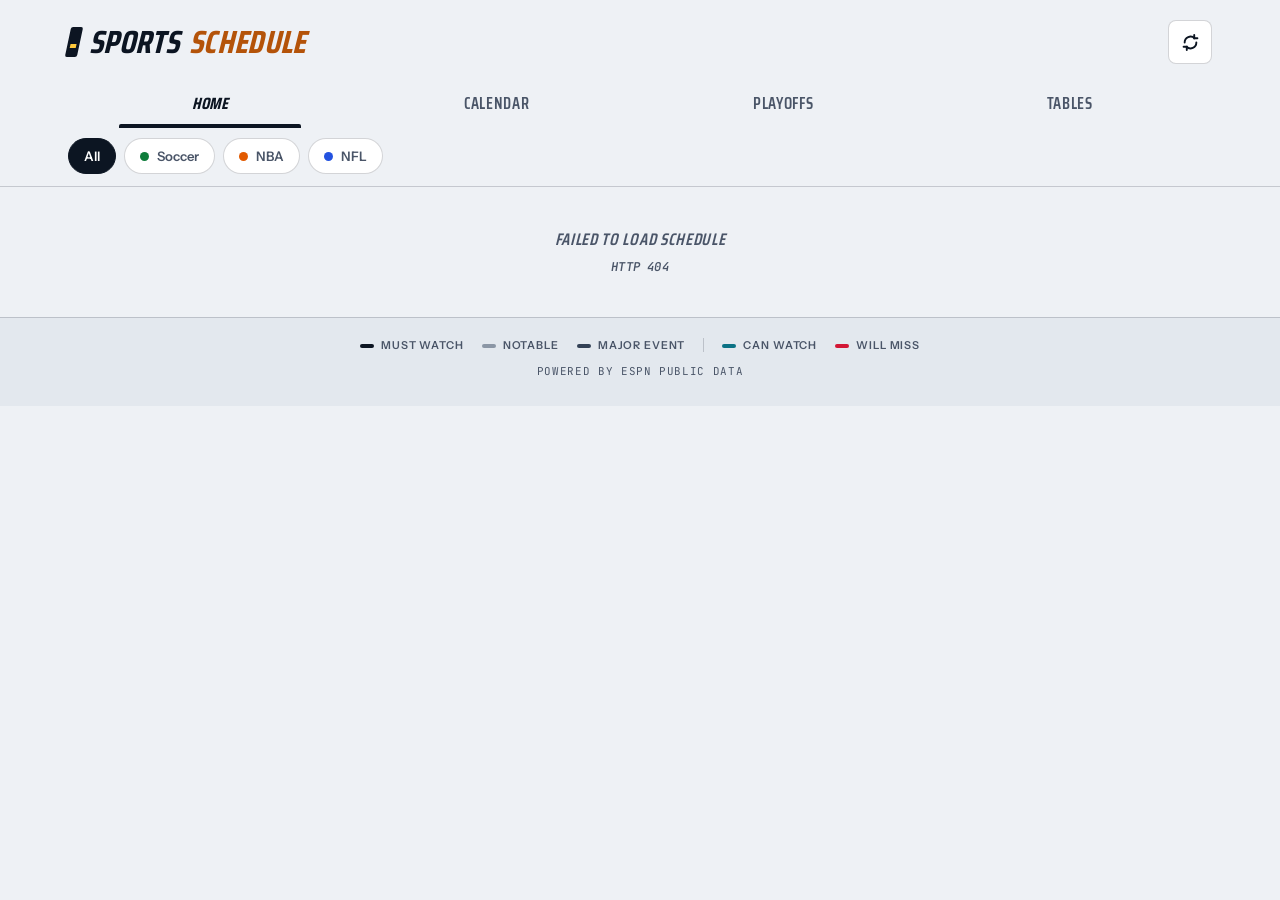
==== commit 594994cf: "Phase 1: light-only modern design system + Front Page hub (brief D2/D6) Design: 'broadcast graphics," ====
--- a/templates/index.html
+++ b/templates/index.html
@@ -3,67 +3,38 @@
 <head>
     <meta charset="UTF-8">
     <meta name="viewport" content="width=device-width, initial-scale=1.0, viewport-fit=cover">
-    <meta name="theme-color" content="#F3EEE3" media="(prefers-color-scheme: light)">
-    <meta name="theme-color" content="#120E09" media="(prefers-color-scheme: dark)">
-    <meta name="color-scheme" content="light dark">
+    <!-- Single light theme (Dylan, Jul-15 ruling: light-first, no toggle) -->
+    <meta name="theme-color" content="#EEF1F5">
     <!-- iOS standalone app (Add to Home Screen) -->
     <meta name="apple-mobile-web-app-capable" content="yes">
     <meta name="apple-mobile-web-app-title" content="Sports Sched">
-    <meta name="apple-mobile-web-app-status-bar-style" content="black-translucent">
+    <meta name="apple-mobile-web-app-status-bar-style" content="default">
     <meta name="mobile-web-app-capable" content="yes">
     <title>Sports Schedule</title>
 
-    <!-- Resolve theme BEFORE first paint to avoid flash-of-wrong-theme.
-         Reads: localStorage override → prefers-color-scheme → light default. -->
-    <script>
-      (function () {
-        try {
-          var saved = localStorage.getItem('theme');
-          var sys = window.matchMedia && window.matchMedia('(prefers-color-scheme: dark)').matches;
-          document.documentElement.setAttribute('data-theme', saved || (sys ? 'dark' : 'light'));
-        } catch (e) {
-          document.documentElement.setAttribute('data-theme', 'light');
-        }
-      })();
-    </script>
-
-    <link rel="icon" type="image/svg+xml" href="data:image/svg+xml,%3Csvg xmlns='http://www.w3.org/2000/svg' viewBox='0 0 32 32'%3E%3Ccircle cx='16' cy='16' r='14' fill='%23D99F2E'/%3E%3C/svg%3E">
+    <link rel="icon" type="image/svg+xml" href="data:image/svg+xml,%3Csvg xmlns='http://www.w3.org/2000/svg' viewBox='0 0 32 32'%3E%3Crect x='2' y='2' width='28' height='28' rx='7' fill='%230C1522'/%3E%3Cpath d='M6 20 L14 12 L19 17 L26 8' stroke='%23FFC93C' stroke-width='3.5' fill='none' stroke-linecap='round' stroke-linejoin='round'/%3E%3C/svg%3E">
     <link rel="apple-touch-icon" href="/static/apple-touch-icon.svg">
     <link rel="manifest" href="/static/manifest.json">
     <link rel="preconnect" href="https://fonts.googleapis.com">
     <link rel="preconnect" href="https://fonts.gstatic.com" crossorigin>
-    <link href="https://fonts.googleapis.com/css2?family=Archivo+Black&family=Archivo:wght@400;500;600;700;800&family=Fraunces:opsz,wght@9..144,500;9..144,700;9..144,900&family=JetBrains+Mono:wght@400;500;700&display=swap" rel="stylesheet">
+    <link href="https://fonts.googleapis.com/css2?family=Saira+Condensed:ital,wght@0,500;0,600;0,700;1,600;1,700&family=Instrument+Sans:ital,wght@0,400;0,500;0,600;0,700;1,500&family=JetBrains+Mono:wght@400;500;700&display=swap" rel="stylesheet">
     <link rel="stylesheet" href="/static/style.css">
 </head>
 <body>
 
     <!-- ── Masthead ─────────────────────────────────────────────── -->
     <header>
-        <div class="brand">SPORTS SCHEDULE</div>
-        <button id="btn-theme" type="button" aria-label="Toggle theme">&#x25D0;</button>
+        <div class="brand"><span class="brand-mark" aria-hidden="true"></span>SPORTS<em>SCHEDULE</em></div>
+        <button id="btn-refresh" class="refresh-btn" aria-label="Refresh data">
+            <svg class="refresh-icon" viewBox="0 0 16 16" fill="none" stroke="currentColor" stroke-width="1.8" stroke-linecap="round"><path d="M2.5 8a5.5 5.5 0 0 1 9.3-4M13.5 8a5.5 5.5 0 0 1-9.3 4"/><path d="M11.5 1v3h3M4.5 15v-3h-3"/></svg>
+        </button>
     </header>
 
-    <!-- Month nav -->
-    <div class="week-nav">
-        <button id="btn-prev" class="nav-arrow" aria-label="Previous month">&lsaquo;</button>
-        <span id="week-label">This Month</span>
-        <button id="btn-next" class="nav-arrow" aria-label="Next month">&rsaquo;</button>
-        <button id="btn-refresh" class="refresh-btn" aria-label="Refresh schedule">
-            <svg class="refresh-icon" viewBox="0 0 16 16" fill="none" stroke="currentColor" stroke-width="1.8" stroke-linecap="round"><path d="M2.5 8a5.5 5.5 0 0 1 9.3-4M13.5 8a5.5 5.5 0 0 1-9.3 4"/><path d="M11.5 1v3h3M4.5 15v-3h-3"/></svg>
-            Refresh
-        </button>
-    </div>
-
-    <!-- ── Today summary strip — PASSIVE (no role, tabindex, cursor) ── -->
-    <div id="today-strip" class="today-strip hidden">
-        <span class="ts-label">TODAY</span>
-        <span id="ts-content" class="ts-content"></span>
-    </div>
-
-    <!-- ── Tab bar (Today tab removed — Calendar is the default) ── -->
+    <!-- ── Tab bar — sticky across all views ────────────────────── -->
     <nav class="tab-bar">
         <div class="view-tabs" role="tablist">
-            <button class="tab active" data-view="week" aria-current="page">Calendar</button>
+            <button class="tab active" data-view="front" aria-current="page">Home</button>
+            <button class="tab" data-view="week">Calendar</button>
             <button class="tab tab-playoffs" data-view="playoffs">Playoffs</button>
             <button class="tab" data-view="tables">Tables</button>
         </div>
@@ -77,11 +48,20 @@
 
     <!-- ── Main content ─────────────────────────────────────────── -->
     <main>
-        <div id="week-view">
+        <div id="front-view"></div>
+
+        <div id="week-view" class="hidden">
+            <!-- Month nav lives with the Calendar — the only view it drives -->
+            <div class="week-nav">
+                <button id="btn-prev" class="nav-arrow" aria-label="Previous">&lsaquo;</button>
+                <span id="week-label">This Month</span>
+                <button id="btn-next" class="nav-arrow" aria-label="Next">&rsaquo;</button>
+            </div>
             <div id="storyline-filters" class="storyline-filters hidden" role="group" aria-label="Filter by storyline"></div>
             <div class="calendar-grid" id="calendar-grid"></div>
             <div class="detail-panel" id="detail-panel"></div>
         </div>
+
         <div id="playoffs-view" class="hidden"></div>
         <div id="tables-view" class="hidden"></div>
         <div id="status-message" class="status-message"></div>
--- a/static/style.css
+++ b/static/style.css
@@ -1,83 +1,64 @@
 /* ══════════════════════════════════════════════════════════════════
-   SPORTS SCHEDULE — Broadsheet edition (editorial sports magazine)
+   SPORTS SCHEDULE — "Broadcast graphics, in daylight"
    ------------------------------------------------------------------
-   Display:  Archivo Black    — masthead, day heads, team names
-   Body/UI:  Archivo          — labels, pills, buttons
-   Numerals: Fraunces opsz    — scores & kickoff times (serif character)
-   Mono:     JetBrains Mono   — records, timecodes, datelines
-
-   Light = cream newsprint, Dark = warm coffee-black.
-   Sport color = singular bold signal per card; meta tags stay quiet.
-
-   WCAG AA verified: all sport/story/major/ok accents ≥4.5:1 on card
-   surface in both themes.
+   Single LIGHT theme (Dylan, Jul-15: light-first, NO toggle).
+
+   Display:  Saira Condensed  — headlines, team names, scores, tabs
+             (700 italic = section tags / "lower thirds";
+              600/700 upright = names + numerals)
+   Body/UI:  Instrument Sans  — labels, chips, buttons, prose
+   Data:     JetBrains Mono   — records, datelines, fixture chips
+
+   Color POV: the app chrome is near-monochrome ink-on-daylight;
+   ALL vivid color comes from the teams and sports themselves.
+   Signature: the team-color DUEL SEAM on every game card — away
+   color meets home color at an angled cut (set per-card by JS via
+   --seam-a / --seam-b; falls back to sport colors).
+
+   WCAG AA verified numerically (tools: contrast script, Jul-18):
+   ink/ink-2 on all surfaces ≥4.5; chip fills ≥4.5 for their text;
+   sport hues used for UI marks + large numerals only (≥3:1).
    ══════════════════════════════════════════════════════════════════ */
 
-/* ── Theme tokens ───────────────────────────────────────────────── */
-:root[data-theme="light"] {
-  --page:        #F3EEE3;
-  --page-2:      #EBE4D3;
-  --surface:     #FCF8ED;
-  --surface-2:   #F5EFDF;
-  --surface-3:   #EFE7D1;
-  --ink:         #1A1613;
-  --ink-2:       #524941;
-  --ink-3:       #8C857C;  /* borders/dividers only — fails body text contrast */
-  --rule:        rgba(26, 22, 19, 0.10);
-  --rule-hl:     rgba(26, 22, 19, 0.22);
-
-  --soccer:      #335E2B;  /* hunter turf */
-  --nba:         #C2361F;  /* print-press red-orange */
-  --nfl:         #0F2B5C;  /* shield navy */
-
-  --story-fill:  #D99F2E;  /* ochre — background only on light paper */
-  --story-text:  #854D0E;  /* dark amber — safe for text on cream */
-
-  --majorevent:  #3D2B80;  /* deep indigo — editorial significance */
-
-  --live:        #C62828;
-  --ok:          #086B80;  /* teal — CAN WATCH dot, water-as-go */
-
-  --card-shadow: 0 1px 0 rgba(26, 22, 19, 0.04),
-                 0 14px 28px -18px rgba(26, 22, 19, 0.25);
-}
-
-:root[data-theme="dark"] {
-  --page:        #120E09;
-  --page-2:      #1A140E;
-  --surface:     #1D1711;
-  --surface-2:   #251E17;
-  --surface-3:   #2E251D;
-  --ink:         #F4EDDD;
-  --ink-2:       #B8AFA0;
-  --ink-3:       #68615A;
-  --rule:        rgba(244, 237, 221, 0.09);
-  --rule-hl:     rgba(244, 237, 221, 0.24);
-
-  --soccer:      #8ECB7C;
-  --nba:         #FF7A5C;
-  --nfl:         #89AFF0;
-
-  --story-fill:  #E9B04E;
-  --story-text:  #F5C570;
-
-  --majorevent:  #9C86F0;
-
-  --live:        #FF4555;
-  --ok:          #5CD1E3;
-
-  --card-shadow: 0 1px 0 rgba(0, 0, 0, 0.5),
-                 0 18px 36px -22px rgba(0, 0, 0, 0.9);
-}
-
+/* ── Tokens ─────────────────────────────────────────────────────── */
 :root {
-  --f-display: "Archivo Black", sans-serif;
-  --f-body:    "Archivo", sans-serif;
-  --f-numeral: "Fraunces", serif;
+  --page:       #EEF1F5;   /* stadium daylight — cool, bright ground */
+  --page-2:     #E3E8EE;   /* deeper ground: header zones, off-month */
+  --surface:    #FFFFFF;   /* cards */
+  --surface-2:  #F5F7FA;   /* post-game cards, inputs */
+  --ink:        #0C1522;   /* scoreboard ink */
+  --ink-2:      #4A5568;   /* muted ink — AA on every surface */
+  --ink-3:      #8B96A5;   /* borders/disabled ONLY — fails text AA */
+  --rule:       rgba(12, 21, 34, 0.08);
+  --rule-hl:    rgba(12, 21, 34, 0.18);
+
+  --soccer:     #0E7C3A;   /* pitch green   */
+  --nba:        #E25A00;   /* leather orange */
+  --nfl:        #2352E0;   /* gridiron blue  */
+  /* dark partners for the seam fallback (away/home need 2 colors) */
+  --soccer-2:   #075E2C;
+  --nba-2:      #A84300;
+  --nfl-2:      #16359C;
+
+  --gold:       #FFC93C;   /* trophy gold — FILLS only, ink text on top */
+  --gold-text:  #B45309;   /* gold as text — AA on white */
+  --slate:      #334155;   /* major-event fill */
+  --live:       #D31735;   /* live + will-miss */
+  --ok:         #0B7285;   /* can-watch teal */
+
+  --f-display: "Saira Condensed", "Arial Narrow", sans-serif;
+  --f-body:    "Instrument Sans", system-ui, sans-serif;
   --f-mono:    "JetBrains Mono", monospace;
 
+  --r-card: 14px;          /* card corner */
+  --r-chip: 8px;           /* chips + small buttons */
+  --pad: 18px;             /* the ONE horizontal inset — everything aligns to it */
   --tap-min: 44px;
-  --ease:    cubic-bezier(0.4, 0, 0.2, 1);
+  --ease: cubic-bezier(0.4, 0, 0.2, 1);
+  --shadow-card: 0 1px 2px rgba(12, 21, 34, 0.05),
+                 0 10px 24px -18px rgba(12, 21, 34, 0.28);
+  --shadow-lift: 0 2px 4px rgba(12, 21, 34, 0.06),
+                 0 16px 32px -18px rgba(12, 21, 34, 0.32);
 }
 
 /* ── Reset + global ─────────────────────────────────────────────── */
@@ -85,7 +66,7 @@
 html { -webkit-text-size-adjust: 100%; }
 body {
   font-family: var(--f-body);
-  font-weight: 500;
+  font-size: 15px;
   background: var(--page);
   color: var(--ink);
   line-height: 1.45;
@@ -93,430 +74,545 @@
   min-height: 100vh;
 }
 
-/* Subtle paper grain — atmosphere, not noise */
-body::before {
-  content: "";
-  position: fixed; inset: 0;
-  pointer-events: none;
-  z-index: 0;
-  opacity: 0.5;
-  background-image:
-    radial-gradient(circle at 1px 1px, var(--rule) 0.5px, transparent 0);
-  background-size: 3px 3px;
-}
-:root[data-theme="dark"] body::before { opacity: 0.35; }
-
 main {
-  position: relative; z-index: 1;
   max-width: 1180px;
   margin: 0 auto;
-  padding: 0;
 }
 
 .hidden { display: none !important; }
 
-/* ── Masthead / header ──────────────────────────────────────────── */
-/* NOT sticky — masthead scrolls away. Only the tab bar sticks. */
+button { font-family: inherit; }
+:focus-visible {
+  outline: 2px solid var(--ink);
+  outline-offset: 2px;
+  border-radius: 4px;
+}
+
+/* ── Section tag — the "lower third" device ─────────────────────
+   Solid-ink chip with an angled trailing edge + gold lead block.
+   Labels every content segment like a broadcast graphics package. */
+.sec-tag {
+  display: inline-flex;
+  align-items: center;
+  gap: 8px;
+  background: var(--ink);
+  color: #FFFFFF;
+  font-family: var(--f-display);
+  font-style: italic;
+  font-weight: 700;
+  font-size: 0.95rem;
+  letter-spacing: 0.05em;
+  text-transform: uppercase;
+  line-height: 1;
+  padding: 7px 18px 7px 10px;
+  clip-path: polygon(0 0, 100% 0, calc(100% - 9px) 100%, 0 100%);
+}
+.sec-tag::before {
+  content: "";
+  width: 5px;
+  height: 0.85em;
+  background: var(--gold);
+  transform: skewX(-12deg);
+  flex-shrink: 0;
+}
+.sec-tag.is-live { background: var(--live); }
+.sec-tag .sec-tag-sub {
+  font-family: var(--f-mono);
+  font-style: normal;
+  font-weight: 500;
+  font-size: 0.62rem;
+  letter-spacing: 0.08em;
+  opacity: 0.85;
+}
+
+/* ── Masthead ───────────────────────────────────────────────────── */
 header {
   position: relative;
   background: var(--page);
-  padding: 22px 22px 18px;
-  text-align: center;
-  border-bottom: 1px solid var(--ink);
-}
-
+  padding: 20px var(--pad) 14px;
+  display: flex;
+  align-items: center;
+  justify-content: space-between;
+  max-width: 1180px;
+  margin: 0 auto;
+}
 .brand {
   font-family: var(--f-display);
-  font-size: 1.9rem;
-  line-height: 0.95;
-  letter-spacing: -0.015em;
-  text-transform: uppercase;
-  display: inline-block;
+  font-style: italic;
+  font-weight: 700;
+  font-size: 1.7rem;
+  line-height: 1;
+  letter-spacing: 0.01em;
+  text-transform: uppercase;
+  display: inline-flex;
+  align-items: center;
+  gap: 9px;
+}
+.brand em {
+  font-style: italic;
+  color: var(--gold-text);
+  margin-left: 1px;
+}
+.brand-mark {
+  width: 12px;
+  height: 26px;
+  background: var(--ink);
+  transform: skewX(-12deg);
+  border-radius: 2px;
   position: relative;
-  padding-bottom: 10px;
-}
-/* Short ochre underline directly beneath the wordmark text — the
-   single identity mark. No full-width stripe (previously cut by the
-   wordmark, overlapped the theme toggle on the right). */
-.brand::after {
+}
+.brand-mark::after {
   content: "";
   position: absolute;
-  left: 10%; right: 10%;
-  bottom: 0;
-  height: 3px;
-  background: var(--story-fill);
-}
-
-/* Theme toggle — absolute, top-right */
-#btn-theme {
-  position: absolute;
-  top: 18px; right: 18px;
-  background: transparent;
-  border: 1.5px solid var(--ink);
-  border-radius: 50%;
+  left: 3px; right: 3px;
+  top: 55%;
+  height: 4px;
+  background: var(--gold);
+}
+
+.refresh-btn {
+  background: var(--surface);
+  border: 1px solid var(--rule-hl);
   color: var(--ink);
-  width: var(--tap-min); height: var(--tap-min);
+  width: var(--tap-min);
+  height: var(--tap-min);
+  border-radius: var(--r-chip);
   cursor: pointer;
-  font-size: 1rem;
-  transition: all 0.15s var(--ease);
-  display: grid; place-items: center;
-}
-#btn-theme:hover { background: var(--ink); color: var(--page); }
-
-/* .header-accent element removed — was a duplicate double-rule. */
-
-/* Month nav — non-sticky, scrolls away with the masthead */
-.week-nav {
-  background: var(--page);
-  padding: 10px 14px;
-  display: flex; align-items: stretch; gap: 8px;
-  border-bottom: 1px solid var(--rule);
-}
-#btn-prev, #btn-next, .nav-arrow {
-  background: transparent;
-  border: 1.5px solid var(--ink);
-  color: var(--ink);
-  font-family: var(--f-display);
-  font-size: 1.3rem;
-  cursor: pointer;
-  width: var(--tap-min); height: var(--tap-min);
-  line-height: 1;
-  padding: 0 0 4px;
-  border-radius: 2px;
-  transition: all 0.15s var(--ease);
-}
-#btn-prev:hover, #btn-next:hover { background: var(--ink); color: var(--page); }
-#week-label {
-  flex: 1; text-align: center;
-  font-family: var(--f-display);
-  font-size: 1.4rem;
-  line-height: 1;
-  letter-spacing: -0.01em;
-  text-transform: uppercase;
-  padding: 10px 0;
-  border: 1.5px solid var(--ink);
-  border-radius: 2px;
-  display: flex; align-items: center; justify-content: center;
-  min-height: var(--tap-min);
-}
-.refresh-btn {
-  background: transparent;
-  border: 1.5px solid var(--ink);
-  color: var(--ink);
-  font-family: var(--f-body);
-  font-weight: 700;
-  font-size: 0.8rem;
-  letter-spacing: 0.04em;
-  text-transform: uppercase;
-  padding: 0 14px;
-  min-height: var(--tap-min);
-  cursor: pointer;
-  display: inline-flex; align-items: center; gap: 6px;
-  border-radius: 2px;
-  transition: all 0.15s var(--ease);
-}
-.refresh-btn:hover { background: var(--ink); color: var(--page); }
-.refresh-icon { width: 15px; height: 15px; }
-
-/* ── Today strip — PASSIVE ──────────────────────────────────────── */
-/* No cursor:pointer, no role/tabindex rendered, no hover shift. */
-.today-strip {
-  padding: 13px 22px;
-  background: var(--page-2);
-  display: flex; align-items: center; gap: 14px;
-  font-family: var(--f-body);
-  font-weight: 700;
-  font-size: 0.85rem;
-  letter-spacing: 0.02em;
-  border-bottom: 1px solid var(--rule-hl);
-  /* cursor defaults to text caret — passive by visual affordance */
-}
-.ts-label {
-  font-family: var(--f-display);
-  font-size: 0.95rem;
-  text-transform: uppercase;
-  letter-spacing: -0.005em;
-}
-.ts-content { display: flex; align-items: center; gap: 10px; flex-wrap: wrap; }
-.ts-sep {
-  color: var(--ink-3);
-}
-.ts-count, .ts-next, .ts-empty {
-  font-family: var(--f-body);
-  font-weight: 600;
-  font-size: 0.85rem;
-}
-.ts-dots { display: inline-flex; gap: 3px; margin-left: 2px; }
-.ts-dot { width: 6px; height: 6px; border-radius: 50%; display: inline-block; }
-.ts-dot.soccer     { background: var(--soccer); }
-.ts-dot.basketball { background: var(--nba); }
-.ts-dot.football   { background: var(--nfl); }
-.ts-live {
-  background: var(--live);
-  color: #FFF;
-  padding: 5px 10px;
-  font-family: var(--f-mono);
-  font-weight: 700;
-  font-size: 0.68rem;
-  letter-spacing: 0.1em;
-  text-transform: uppercase;
-  display: inline-flex; align-items: center; gap: 6px;
-  border-radius: 2px;
-}
-.ts-live::before {
-  content: ""; width: 7px; height: 7px; border-radius: 50%;
-  background: #FFF;
-  animation: blink 1.1s infinite;
-}
-.ts-cta { display: none; }  /* kept in markup for compat but hidden */
-
-@keyframes blink {
-  0%, 50% { opacity: 1; }
-  50.01%, 100% { opacity: 0.25; }
-}
-@keyframes pulse {
-  0%   { box-shadow: 0 0 0 0 rgba(255, 45, 85, 0.55); }
-  70%  { box-shadow: 0 0 0 8px rgba(255, 45, 85, 0); }
-  100% { box-shadow: 0 0 0 0 rgba(255, 45, 85, 0); }
-}
-
-/* ── Tab bar — STICKY at top of viewport across all views ───────── */
-/* Masthead + month-nav scroll away; tabs + sport filters stay put.
-   z-index 40 sits above card content but below any modal/overlay. */
+  display: grid;
+  place-items: center;
+  transition: background 0.15s var(--ease), color 0.15s var(--ease);
+}
+.refresh-btn:hover { background: var(--ink); color: #FFF; border-color: var(--ink); }
+.refresh-icon { width: 17px; height: 17px; }
+
+/* ── Tab bar — sticky across all views ──────────────────────────── */
 .tab-bar {
   position: sticky;
   top: 0;
   z-index: 40;
-  background: var(--surface);
+  background: rgba(238, 241, 245, 0.92);
+  backdrop-filter: blur(10px);
+  -webkit-backdrop-filter: blur(10px);
   border-bottom: 1px solid var(--rule-hl);
-  box-shadow: 0 2px 12px -6px rgba(26, 22, 19, 0.15);
-}
-:root[data-theme="dark"] .tab-bar {
-  box-shadow: 0 2px 12px -6px rgba(0, 0, 0, 0.6);
 }
 .view-tabs {
   display: flex;
-  border-bottom: 1px solid var(--rule);
+  max-width: 1180px;
+  margin: 0 auto;
+  padding: 0 var(--pad);
+  gap: 2px;
 }
 .tab {
   flex: 1;
-  background: transparent; border: 0; color: var(--ink-2);
-  min-height: 52px;
-  font-family: var(--f-display);
-  font-size: 0.95rem;
-  letter-spacing: 0.01em;
+  background: transparent;
+  border: 0;
+  color: var(--ink-2);
+  min-height: 50px;
+  font-family: var(--f-display);
+  font-weight: 600;
+  font-size: 1.02rem;
+  letter-spacing: 0.04em;
   text-transform: uppercase;
   cursor: pointer;
   position: relative;
-  padding: 14px 6px;
   transition: color 0.15s var(--ease);
-  display: inline-flex; align-items: center; justify-content: center; gap: 6px;
-}
-.tab.active { color: var(--ink); }
+}
+.tab:hover { color: var(--ink); }
+.tab.active {
+  color: var(--ink);
+  font-style: italic;
+  font-weight: 700;
+}
 .tab.active::after {
   content: "";
-  position: absolute; left: 24%; right: 24%; bottom: -1px;
+  position: absolute;
+  left: 18%; right: 18%;
+  bottom: 0;
   height: 4px;
   background: var(--ink);
-}
-.tab-trophy { font-size: 0.95rem; }
-
-/* Playoffs live indicator — pulse dot when a playoff game is live */
-.tab-playoffs.has-live::after {
+  border-radius: 2px 2px 0 0;
+}
+.tab-playoffs.has-live::before {
   content: "";
-  position: absolute; top: 10px; right: 10px;
-  width: 8px; height: 8px; border-radius: 50%;
+  position: absolute;
+  top: 9px; right: 8px;
+  width: 8px; height: 8px;
+  border-radius: 50%;
   background: var(--live);
   animation: blink 1.1s infinite;
 }
 
-/* Sport filter chips */
+/* Sport filter pills */
 .sport-filters {
-  padding: 14px 22px 16px;
-  display: flex; gap: 8px;
+  display: flex;
+  gap: 8px;
+  max-width: 1180px;
+  margin: 0 auto;
+  padding: 10px var(--pad) 12px;
   overflow-x: auto;
   scrollbar-width: none;
 }
 .sport-filters::-webkit-scrollbar { display: none; }
 .pill {
   flex-shrink: 0;
-  background: transparent;
-  border: 1.5px solid var(--rule-hl);
-  color: var(--ink-2);
-  min-height: var(--tap-min);
-  padding: 0 16px;
+  background: var(--surface);
+  border: 1px solid var(--rule-hl);
+  color: var(--ink-2);
+  min-height: 36px;
+  padding: 0 15px;
   font-family: var(--f-body);
-  font-weight: 700;
-  font-size: 0.85rem;
-  letter-spacing: 0.02em;
+  font-weight: 600;
+  font-size: 0.82rem;
   cursor: pointer;
-  display: inline-flex; align-items: center; gap: 9px;
+  display: inline-flex;
+  align-items: center;
+  gap: 8px;
+  border-radius: 999px;
   transition: all 0.15s var(--ease);
-  border-radius: 2px;
 }
 .pill:hover { border-color: var(--ink); color: var(--ink); }
 .pill.active {
-  background: var(--ink); color: var(--page);
+  background: var(--ink);
+  color: #FFF;
   border-color: var(--ink);
 }
-.pill-dot { width: 10px; height: 10px; border-radius: 50%; }
+.pill-dot { width: 9px; height: 9px; border-radius: 50%; }
 .pill-dot.soccer     { background: var(--soccer); }
 .pill-dot.basketball { background: var(--nba); }
 .pill-dot.football   { background: var(--nfl); }
-
-/* ── Storyline filter row ───────────────────────────────────────── */
-.storyline-filters {
-  padding: 0 22px 16px;
-  display: flex; align-items: center; gap: 12px;
-  border-bottom: 1px solid var(--rule);
+.pill.active .pill-dot { outline: 2px solid rgba(255, 255, 255, 0.4); }
+
+/* ── Animations ─────────────────────────────────────────────────── */
+@keyframes blink {
+  0%, 50% { opacity: 1; }
+  50.01%, 100% { opacity: 0.25; }
+}
+
+/* ══════════════════════════════════════════════════════════════════
+   FRONT PAGE (Home) — hero, slate, storylines, mini tables
+   ══════════════════════════════════════════════════════════════════ */
+#front-view {
+  padding: 18px var(--pad) 40px;
+}
+.fp-block { margin-bottom: 26px; }
+.fp-block > .sec-tag { margin-bottom: 12px; }
+.fp-dateline {
+  font-family: var(--f-mono);
+  font-weight: 500;
+  font-size: 0.68rem;
+  letter-spacing: 0.14em;
+  text-transform: uppercase;
+  color: var(--ink-2);
+  margin: 2px 0 14px;
+}
+
+/* Hero — the marquee game, bigger everything */
+.fp-hero .game-card { box-shadow: var(--shadow-lift); }
+.fp-hero-note {
+  font-family: var(--f-body);
+  font-weight: 500;
+  font-size: 0.85rem;
+  color: var(--ink-2);
+  margin-top: 8px;
+}
+
+.fp-slate-list,
+.fp-stories-list,
+.fp-tables-list {
+  display: flex;
+  flex-direction: column;
+  gap: 12px;
+}
+
+/* "No games today" → next-up card */
+.fp-next {
+  background: var(--surface);
+  border: 1px solid var(--rule-hl);
+  border-radius: var(--r-card);
+  box-shadow: var(--shadow-card);
+  padding: 18px;
+}
+.fp-next-label {
+  font-family: var(--f-mono);
+  font-weight: 500;
+  font-size: 0.64rem;
+  letter-spacing: 0.16em;
+  text-transform: uppercase;
+  color: var(--ink-2);
+  margin-bottom: 8px;
+}
+.fp-next-matchup {
+  font-family: var(--f-display);
+  font-weight: 700;
+  font-size: 1.6rem;
+  line-height: 1.05;
+  text-transform: uppercase;
+  display: flex;
+  align-items: center;
+  gap: 10px;
   flex-wrap: wrap;
 }
-.sl-filters-label {
+.fp-next-when {
+  font-family: var(--f-body);
+  font-weight: 600;
+  font-size: 0.9rem;
+  color: var(--gold-text);
+  margin-top: 6px;
+}
+
+/* Storyline cards */
+.story-card {
+  background: var(--surface);
+  border: 1px solid var(--rule-hl);
+  border-radius: var(--r-card);
+  box-shadow: var(--shadow-card);
+  padding: 16px 18px;
+}
+.story-card-head {
+  display: flex;
+  align-items: center;
+  gap: 10px;
+  margin-bottom: 8px;
+}
+.story-logo {
+  width: 30px; height: 30px;
+  object-fit: contain;
+  flex-shrink: 0;
+}
+.story-label {
+  font-family: var(--f-display);
+  font-weight: 700;
+  font-size: 1.15rem;
+  line-height: 1;
+  text-transform: uppercase;
+  letter-spacing: 0.02em;
+}
+.story-state {
+  font-family: var(--f-display);
+  font-style: italic;
+  font-weight: 600;
+  font-size: 1.05rem;
+  line-height: 1.15;
+  color: var(--gold-text);
+  text-transform: uppercase;
+  letter-spacing: 0.02em;
+  margin: 2px 0 8px;
+}
+.story-desc {
+  font-size: 0.88rem;
+  color: var(--ink-2);
+  line-height: 1.4;
+}
+.story-next {
+  display: flex;
+  align-items: center;
+  gap: 8px;
+  flex-wrap: wrap;
+  margin-top: 10px;
+  padding-top: 10px;
+  border-top: 1px solid var(--rule);
+}
+.story-next-label {
   font-family: var(--f-mono);
   font-weight: 500;
   font-size: 0.6rem;
-  color: var(--ink-2);
-  letter-spacing: 0.18em;
-  text-transform: uppercase;
-}
-.sl-chip {
-  min-height: var(--tap-min);
+  letter-spacing: 0.16em;
+  text-transform: uppercase;
+  color: var(--ink-2);
+}
+.story-next-fix {
+  font-family: var(--f-mono);
+  font-weight: 500;
+  font-size: 0.72rem;
+  color: var(--ink);
+  padding: 4px 8px;
+  border: 1px solid var(--rule-hl);
+  border-radius: 6px;
+}
+
+/* Mini standings */
+.mini-table {
+  background: var(--surface);
+  border: 1px solid var(--rule-hl);
+  border-radius: var(--r-card);
+  box-shadow: var(--shadow-card);
+  padding: 14px 16px 8px;
+}
+.mini-table-head {
+  display: flex;
+  align-items: center;
+  justify-content: space-between;
+  gap: 10px;
+  margin-bottom: 8px;
+}
+.mini-table-name {
+  font-family: var(--f-display);
+  font-weight: 700;
+  font-size: 1.05rem;
+  text-transform: uppercase;
+  letter-spacing: 0.02em;
+  line-height: 1;
+}
+.mini-row {
+  display: grid;
+  grid-template-columns: 24px 22px 1fr auto;
+  align-items: center;
+  gap: 8px;
+  padding: 6px 0;
+  border-top: 1px solid var(--rule);
+  font-size: 0.86rem;
+}
+.mini-row:first-of-type { border-top: 0; }
+.mini-row.watched { background: rgba(255, 201, 60, 0.14); border-radius: 6px; }
+.mini-rank {
+  font-family: var(--f-display);
+  font-weight: 700;
+  font-size: 0.95rem;
+  color: var(--ink-2);
+  text-align: center;
+}
+.mini-row img { width: 18px; height: 18px; object-fit: contain; }
+.mini-name {
+  font-weight: 600;
+  overflow: hidden;
+  text-overflow: ellipsis;
+  white-space: nowrap;
+}
+.mini-val {
+  font-family: var(--f-mono);
+  font-weight: 700;
+  font-size: 0.82rem;
+  font-variant-numeric: tabular-nums;
+}
+.mini-gap-row {
+  padding: 8px 0 6px;
+  border-top: 1px dashed var(--rule-hl);
+  font-family: var(--f-display);
+  font-style: italic;
+  font-weight: 600;
+  font-size: 0.85rem;
+  letter-spacing: 0.04em;
+  text-transform: uppercase;
+  color: var(--gold-text);
+}
+.mini-more {
+  display: inline-flex;
+  align-items: center;
+  background: transparent;
+  border: 0;
+  color: var(--ink-2);
   font-family: var(--f-body);
-  font-weight: 700;
-  font-size: 0.85rem;
-  letter-spacing: 0.03em;
-  text-transform: uppercase;
-  background: transparent;
-  color: var(--story-text);
-  border: 1.5px solid var(--story-fill);
-  padding: 4px 14px 4px 4px;
+  font-weight: 600;
+  font-size: 0.78rem;
   cursor: pointer;
-  display: inline-flex; align-items: center; gap: 9px;
-  border-radius: 2px;
-  transition: all 0.15s var(--ease);
-}
-.sl-chip.active {
-  background: var(--story-fill);
-  color: #1A1613;
-  border-color: #1A1613;
-}
-.sl-chip .sl-logo-holder {
-  width: 34px; height: 34px;
-  background: #FCF8ED;
-  border-radius: 50%;
-  display: inline-grid; place-items: center;
-  flex-shrink: 0;
-}
-.sl-chip .sl-logo { width: 24px; height: 24px; object-fit: contain; }
-.sl-chip:not(:has(.sl-logo-holder)) { padding: 0 14px; }
-
-/* ── Status / loading ───────────────────────────────────────────── */
-.status-message {
-  padding: 40px 22px;
-  text-align: center;
-  font-family: var(--f-numeral);
-  font-style: italic;
-  font-weight: 500;
-  font-size: 1rem;
-  color: var(--ink-2);
-}
-.status-message .hint {
-  font-family: var(--f-mono);
-  font-size: 0.8rem;
-  color: var(--ink-3);
-  margin-top: 8px;
-}
-
-/* ═══════════════════════════════════════════════════════════════
-   GAME CARDS
-   ═══════════════════════════════════════════════════════════════ */
-
+  padding: 8px 0 6px;
+  text-decoration: underline;
+  text-underline-offset: 3px;
+}
+.mini-more:hover { color: var(--ink); }
+
+/* Desktop: hero+slate left, stories+tables right rail */
+@media (min-width: 900px) {
+  .fp-grid {
+    display: grid;
+    grid-template-columns: 7fr 5fr;
+    gap: 0 24px;
+    align-items: start;
+  }
+  .fp-col-main { min-width: 0; }
+  .fp-col-rail { min-width: 0; }
+}
+
+/* ══════════════════════════════════════════════════════════════════
+   GAME CARDS — duel seam, scoreboard, chips
+   ══════════════════════════════════════════════════════════════════ */
 .game-card {
   position: relative;
   background: var(--surface);
   border: 1px solid var(--rule-hl);
-  border-radius: 3px;
-  padding: 20px 22px 18px 30px;
-  box-shadow: var(--card-shadow);
+  border-radius: var(--r-card);
+  padding: 18px var(--pad) 14px;
+  box-shadow: var(--shadow-card);
   cursor: pointer;
-  transition: transform 0.2s var(--ease), box-shadow 0.2s var(--ease);
+  overflow: hidden;
+  transition: transform 0.18s var(--ease), box-shadow 0.18s var(--ease);
 }
 .game-card:hover {
   transform: translateY(-2px);
-  box-shadow:
-    0 1px 0 rgba(26, 22, 19, 0.04),
-    0 22px 44px -22px rgba(26, 22, 19, 0.35);
-}
-:root[data-theme="dark"] .game-card:hover {
-  box-shadow:
-    0 1px 0 rgba(0, 0, 0, 0.5),
-    0 26px 50px -24px rgba(0, 0, 0, 0.95);
-}
-
-/* Sport rail — left-edge accent, the singular bold color signal */
+  box-shadow: var(--shadow-lift);
+}
+
+/* THE SIGNATURE — team-color duel seam. JS sets --seam-a (away) and
+   --seam-b (home) from ESPN kit colors; sport pair is the fallback. */
 .game-card .rail {
   position: absolute;
-  left: 0; top: 0; bottom: 0;
-  width: 4px;
-  border-radius: 3px 0 0 3px;
-}
-.game-card.sport-soccer     .rail { background: var(--soccer); }
-.game-card.sport-basketball .rail { background: var(--nba); }
-.game-card.sport-football   .rail { background: var(--nfl); }
+  top: 0; left: 0; right: 0;
+  height: 5px;
+  background: linear-gradient(
+    100deg,
+    var(--seam-a) 0%,
+    var(--seam-a) 46%,
+    var(--surface) 46.5%,
+    var(--surface) 53.5%,
+    var(--seam-b) 54%,
+    var(--seam-b) 100%
+  );
+}
+.game-card.sport-soccer     { --seam-a: var(--soccer); --seam-b: var(--soccer-2); }
+.game-card.sport-basketball { --seam-a: var(--nba);    --seam-b: var(--nba-2); }
+.game-card.sport-football   { --seam-a: var(--nfl);    --seam-b: var(--nfl-2); }
 
 .game-card--post { background: var(--surface-2); }
+.game-card--post .rail { opacity: 0.45; }
 .game-card--watched {
-  box-shadow: inset 0 0 0 1px var(--story-fill), var(--card-shadow);
-}
-
-/* ── Kicker line — competition · round · broadcast ──────────── */
+  box-shadow: inset 0 0 0 2px var(--gold), var(--shadow-card);
+}
+
+/* ── Kicker — competition · round · broadcast ──────────────────── */
 .gc-kicker {
-  font-family: var(--f-body);
-  font-weight: 700;
-  font-size: 0.7rem;
-  letter-spacing: 0.18em;
-  text-transform: uppercase;
-  display: flex; align-items: baseline; justify-content: space-between;
+  display: flex;
+  align-items: baseline;
+  justify-content: space-between;
   gap: 12px;
-  margin-bottom: 14px;
-  color: var(--ink-3);
+  margin-bottom: 12px;
 }
 .gc-kicker .sport-name {
-  color: var(--ink);
-  font-weight: 800;
-  letter-spacing: 0.14em;
-}
-.sport-soccer     .gc-kicker .sport-name { color: var(--soccer); }
-.sport-basketball .gc-kicker .sport-name { color: var(--nba); }
-.sport-football   .gc-kicker .sport-name { color: var(--nfl); }
+  font-family: var(--f-display);
+  font-weight: 600;
+  font-size: 0.88rem;
+  letter-spacing: 0.09em;
+  text-transform: uppercase;
+  color: var(--ink-2);
+}
 .gc-kicker .broadcast {
-  color: var(--ink-2);
   font-family: var(--f-mono);
   font-weight: 500;
-  font-size: 0.68rem;
-  letter-spacing: 0.06em;
-  text-transform: none;
-}
-
-/* ── Scoreboard (live + completed) ───────────────────────────── */
-.scoreboard { display: grid; row-gap: 6px; margin-bottom: 14px; }
+  font-size: 0.66rem;
+  letter-spacing: 0.04em;
+  color: var(--ink-2);
+  white-space: nowrap;
+}
+
+/* ── Scoreboard (live + final) ─────────────────────────────────── */
+.scoreboard { display: grid; row-gap: 8px; margin-bottom: 12px; }
 .sb-row {
   display: grid;
-  grid-template-columns: auto 1fr auto;
+  grid-template-columns: 40px 1fr auto;
   align-items: center;
   gap: 12px;
 }
 .sb-logo {
-  width: 36px; height: 36px;
+  width: 40px; height: 40px;
   object-fit: contain;
   flex-shrink: 0;
 }
-.sb-teaminfo { display: flex; flex-direction: column; gap: 2px; min-width: 0; }
+.sb-teaminfo { display: flex; flex-direction: column; gap: 1px; min-width: 0; }
 .sb-name {
   font-family: var(--f-display);
-  font-size: 1.35rem;
+  font-weight: 600;
+  font-size: 1.45rem;
   line-height: 1;
-  letter-spacing: -0.01em;
+  letter-spacing: 0.01em;
   text-transform: uppercase;
   overflow: hidden;
   text-overflow: ellipsis;
@@ -530,56 +626,67 @@
   letter-spacing: 0.04em;
 }
 .sb-score {
-  font-family: var(--f-numeral);
-  font-weight: 900;
-  font-optical-sizing: auto;
-  font-variation-settings: "opsz" 96;
-  font-size: 2.9rem;
-  line-height: 0.9;
-  letter-spacing: -0.025em;
+  font-family: var(--f-display);
+  font-weight: 700;
+  font-size: 2.7rem;
+  line-height: 0.85;
   font-variant-numeric: tabular-nums;
   text-align: right;
+  letter-spacing: 0;
 }
 .sb-row.loser .sb-name  { color: var(--ink-2); }
 .sb-row.loser .sb-score { color: var(--ink-3); }
-/* Winner-score tint: sport accent on the winning score */
+/* Winner score gets the sport hue (large text — ≥3:1 verified) */
+.game-card--post.sport-soccer     .sb-row:not(.loser) .sb-score { color: var(--soccer); }
 .game-card--post.sport-basketball .sb-row:not(.loser) .sb-score { color: var(--nba); }
-.game-card--post.sport-soccer     .sb-row:not(.loser) .sb-score { color: var(--soccer); }
 .game-card--post.sport-football   .sb-row:not(.loser) .sb-score { color: var(--nfl); }
 
-/* Live status */
 .sb-status {
-  font-family: var(--f-mono);
-  font-weight: 700;
-  font-size: 0.72rem;
-  letter-spacing: 0.14em;
-  text-transform: uppercase;
-  margin: -4px 0 12px;
-  display: flex; align-items: center; gap: 7px;
-}
-.sb-status.live { color: var(--live); }
+  margin: -2px 0 10px;
+}
+.sb-status.live {
+  display: inline-flex;
+  align-items: center;
+  gap: 7px;
+  background: var(--live);
+  color: #FFF;
+  font-family: var(--f-display);
+  font-style: italic;
+  font-weight: 700;
+  font-size: 0.8rem;
+  letter-spacing: 0.1em;
+  text-transform: uppercase;
+  line-height: 1;
+  padding: 5px 12px 5px 9px;
+  clip-path: polygon(0 0, 100% 0, calc(100% - 7px) 100%, 0 100%);
+}
 .sb-status.live::before {
-  content: ""; width: 8px; height: 8px; border-radius: 50%;
-  background: var(--live);
+  content: "";
+  width: 7px; height: 7px;
+  border-radius: 50%;
+  background: #FFF;
   animation: blink 1.1s infinite;
 }
-.sb-status.final { color: var(--ink-3); display: none; }  /* cut per brief */
-
-/* ── Upcoming layout ─────────────────────────────────────────── */
+.sb-status.final { display: none; }
+
+/* ── Upcoming layout ───────────────────────────────────────────── */
 .upcoming {
   display: grid;
   grid-template-columns: 1fr auto;
   gap: 14px;
-  margin-bottom: 14px;
-  align-items: center;
-}
-.up-teams { display: grid; row-gap: 8px; }
+  margin-bottom: 12px;
+  align-items: center;
+}
+.up-teams { display: grid; row-gap: 7px; min-width: 0; }
 .up-team {
-  display: flex; align-items: center; gap: 12px;
-  font-family: var(--f-display);
-  font-size: 1.3rem;
+  display: flex;
+  align-items: center;
+  gap: 11px;
+  font-family: var(--f-display);
+  font-weight: 600;
+  font-size: 1.35rem;
   line-height: 1;
-  letter-spacing: -0.01em;
+  letter-spacing: 0.01em;
   text-transform: uppercase;
   overflow: hidden;
 }
@@ -588,273 +695,322 @@
   text-overflow: ellipsis;
   white-space: nowrap;
 }
-.up-logo { width: 36px; height: 36px; object-fit: contain; flex-shrink: 0; }
+.up-logo { width: 40px; height: 40px; object-fit: contain; flex-shrink: 0; }
 .up-vs {
-  font-family: var(--f-numeral);
-  font-style: italic;
-  font-weight: 500;
-  font-size: 0.85rem;
-  color: var(--ink-2);
-  text-transform: lowercase;
-  padding-left: 48px;
-  margin-top: -4px; margin-bottom: -4px;
+  font-family: var(--f-display);
+  font-style: italic;
+  font-weight: 600;
+  font-size: 0.78rem;
+  letter-spacing: 0.14em;
+  color: var(--ink-3);
+  text-transform: uppercase;
+  padding-left: 51px;
+  margin: -2px 0;
 }
 .up-time {
-  font-family: var(--f-numeral);
-  font-weight: 900;
-  font-size: 2.4rem;
-  line-height: 0.9;
+  font-family: var(--f-display);
+  font-weight: 700;
+  font-size: 2.3rem;
+  line-height: 0.85;
   font-variant-numeric: tabular-nums;
   text-align: right;
-  letter-spacing: -0.02em;
 }
 .up-time small {
   display: block;
   font-family: var(--f-mono);
   font-weight: 500;
-  font-size: 0.62rem;
+  font-size: 0.6rem;
   color: var(--ink-2);
   letter-spacing: 0.14em;
   text-transform: uppercase;
-  margin-top: 4px;
-}
-
-/* ── Meta row ────────────────────────────────────────────────── */
+  margin-top: 5px;
+}
+
+/* ── Meta row — chips ──────────────────────────────────────────── */
 .gc-meta {
-  display: flex; flex-wrap: wrap; align-items: center;
-  gap: 7px 9px;
-  padding-top: 12px;
+  display: flex;
+  flex-wrap: wrap;
+  align-items: center;
+  gap: 6px 8px;
+  padding-top: 11px;
   border-top: 1px solid var(--rule);
 }
-.tier {
-  font-family: var(--f-body);
-  font-weight: 700;
-  font-size: 0.72rem;
-  letter-spacing: 0.1em;
-  text-transform: uppercase;
-  padding: 6px 10px;
-  min-height: 28px;
-  border-radius: 2px;
-  line-height: 1;
-  display: inline-flex; align-items: center;
-  border: 1.5px solid transparent;
-}
-.tier.must-watch   { background: var(--ink); color: var(--page); }
-.tier.notable      { border-color: var(--ink-3); color: var(--ink-2); background: transparent; }
-.tier.major-event  { background: var(--majorevent); color: #FCF8ED; }
-:root[data-theme="dark"] .tier.major-event { color: #1A1613; }
-.tier.post-season  { background: var(--story-fill); color: #1A1613; border-color: #1A1613; }
-
-/* Series-context pill — italic pull-quote */
-.gc-series {
-  font-family: var(--f-numeral);
-  font-style: italic;
-  font-weight: 500;
-  font-size: 0.84rem;
-  color: var(--ink-2);
-  background: transparent;
-  padding: 2px 0;
-  letter-spacing: 0;
-}
-.gc-series::before { content: "\201C"; padding-right: 1px; color: var(--ink-3); }
-.gc-series::after  { content: "\201D"; padding-left: 1px; color: var(--ink-3); }
-
-/* Story pill — ochre fill + cream-disc logo holder */
+.tier,
+.gc-avail,
 .sl-pill {
   font-family: var(--f-body);
   font-weight: 700;
-  font-size: 0.7rem;
-  letter-spacing: 0.12em;
-  text-transform: uppercase;
-  background: var(--story-fill);
-  color: #1A1613;
-  padding: 3px 10px 3px 3px;
-  display: inline-flex; align-items: center; gap: 7px;
-  min-height: 28px;
+  font-size: 0.68rem;
+  letter-spacing: 0.07em;
+  text-transform: uppercase;
+  padding: 0 10px;
+  height: 26px;
+  border-radius: var(--r-chip);
   line-height: 1;
-  border-radius: 2px;
-  border: 1.5px solid #1A1613;
-}
+  display: inline-flex;
+  align-items: center;
+  gap: 6px;
+  border: 1px solid transparent;
+}
+.tier.must-watch  { background: var(--ink); color: #FFF; }
+.tier.notable     { border-color: var(--rule-hl); color: var(--ink-2); }
+.tier.major-event { background: var(--slate); color: #FFF; }
+.tier.post-season { background: var(--gold); color: var(--ink); }
+
+.gc-series {
+  font-family: var(--f-display);
+  font-style: italic;
+  font-weight: 600;
+  font-size: 0.85rem;
+  letter-spacing: 0.03em;
+  color: var(--ink-2);
+  text-transform: uppercase;
+}
+
+/* Storyline pill — gold fill, logo in white disc */
+.sl-pill {
+  background: var(--gold);
+  color: var(--ink);
+  padding: 0 10px 0 3px;
+}
+.sl-pill .sl-logo-holder {
+  width: 20px; height: 20px;
+  background: #FFFFFF;
+  border-radius: 50%;
+  display: inline-grid;
+  place-items: center;
+  flex-shrink: 0;
+}
+.sl-pill .sl-logo { width: 14px; height: 14px; object-fit: contain; }
+.sl-pill:not(:has(.sl-logo-holder)) { padding: 0 10px; }
 .sl-pill.more {
   background: transparent;
-  color: var(--ink-3);
+  color: var(--ink-2);
   border-color: var(--rule-hl);
-  padding: 3px 9px;
-}
-.sl-pill .sl-logo-holder {
-  width: 22px; height: 22px;
-  background: #FCF8ED;
-  border-radius: 50%;
-  display: inline-grid; place-items: center;
-  flex-shrink: 0;
-}
-.sl-pill .sl-logo { width: 16px; height: 16px; object-fit: contain; }
-.sl-pill:not(:has(.sl-logo-holder)):not(.more) { padding: 3px 10px; }
-
-/* League label — quiet */
-.gc-league {
-  font-family: var(--f-body);
-  font-weight: 600;
-  font-size: 0.7rem;
-  color: var(--ink-2);
-  letter-spacing: 0.08em;
-  text-transform: uppercase;
-}
-.gc-sep {
-  color: var(--rule-hl);
-  font-weight: 400;
-  font-size: 0.6rem;
-}
-
-/* Broadcast in meta (for completed/live when not already in kicker) */
-.gc-broadcast {
-  font-family: var(--f-mono);
-  font-weight: 500;
-  font-size: 0.68rem;
-  color: var(--ink-2);
-  letter-spacing: 0.04em;
-}
-
-/* Availability — asymmetric weight */
-.gc-avail {
-  font-family: var(--f-body);
-  font-weight: 700;
-  font-size: 0.72rem;
-  letter-spacing: 0.08em;
-  text-transform: uppercase;
-  padding: 6px 10px;
-  min-height: 28px;
-  border-radius: 2px;
-  line-height: 1;
-  display: inline-flex; align-items: center; gap: 7px;
-}
-.gc-avail-dot { width: 7px; height: 7px; border-radius: 50%; }
+  padding: 0 9px;
+}
+
 .gc-avail.can-watch {
   color: var(--ink-2);
-  background: transparent;
-  border: 1.5px solid var(--rule-hl);
+  border-color: var(--rule-hl);
 }
 .gc-avail.can-watch .gc-avail-dot { background: var(--ok); }
 .gc-avail.will-miss {
-  color: #FFFFFF;
+  color: #FFF;
   background: var(--live);
-  border: 1.5px solid var(--live);
-  font-weight: 800;
-  letter-spacing: 0.1em;
-}
-.gc-avail.will-miss .gc-avail-dot { background: #FFFFFF; }
-
-/* ── Expanded detail ─────────────────────────────────────────── */
+}
+.gc-avail.will-miss .gc-avail-dot { background: #FFF; }
+.gc-avail-dot { width: 7px; height: 7px; border-radius: 50%; }
+
+/* ── Expanded detail ───────────────────────────────────────────── */
 .gc-detail {
   max-height: 0;
   overflow: hidden;
-  transition: max-height 0.25s var(--ease), opacity 0.2s, margin-top 0.2s, padding-top 0.2s;
   opacity: 0;
   margin-top: 0;
   padding-top: 0;
-  border-top: 0;
+  transition: max-height 0.25s var(--ease), opacity 0.2s,
+              margin-top 0.2s, padding-top 0.2s;
 }
 .game-card.expanded .gc-detail {
-  max-height: 800px;
+  max-height: 900px;
   opacity: 1;
-  margin-top: 16px;
-  padding-top: 18px;
-  border-top: 1.5px dashed var(--rule-hl);
+  margin-top: 14px;
+  padding-top: 14px;
+  border-top: 1px dashed var(--rule-hl);
 }
 .gc-detail-inner {
   display: grid;
   grid-template-columns: 1fr 1fr;
-  gap: 14px 22px;
-}
-.gd-row { display: flex; flex-direction: column; gap: 4px; }
+  gap: 12px 20px;
+}
+.gd-row { display: flex; flex-direction: column; gap: 3px; }
 .gd-label {
-  font-family: var(--f-body);
-  font-weight: 700;
-  font-size: 0.66rem;
-  color: var(--ink-2);
-  letter-spacing: 0.18em;
+  font-family: var(--f-mono);
+  font-weight: 500;
+  font-size: 0.6rem;
+  color: var(--ink-2);
+  letter-spacing: 0.16em;
   text-transform: uppercase;
 }
 .gd-val {
-  font-family: var(--f-body);
-  font-size: 0.92rem;
+  font-size: 0.9rem;
   line-height: 1.4;
   color: var(--ink);
 }
-.gd-val.accent { color: var(--story-text); font-family: var(--f-numeral); font-style: italic; }
-.gd-val .mono { font-family: var(--f-mono); font-weight: 500; font-size: 0.82rem; }
-
-/* Watched button — lives in expanded view only */
+.gd-val.accent { color: var(--gold-text); font-weight: 600; }
+
 .gc-watched {
-  display: inline-flex; align-items: center; gap: 8px;
-  min-height: var(--tap-min);
+  display: inline-flex;
+  align-items: center;
+  gap: 8px;
+  min-height: 38px;
   padding: 0 16px;
   background: var(--ink);
-  color: var(--page);
+  color: #FFF;
   border: 0;
   font-family: var(--f-display);
-  font-size: 0.85rem;
-  letter-spacing: 0.03em;
+  font-style: italic;
+  font-weight: 700;
+  font-size: 0.9rem;
+  letter-spacing: 0.05em;
   text-transform: uppercase;
   cursor: pointer;
-  border-radius: 2px;
+  border-radius: var(--r-chip);
   align-self: flex-start;
 }
-.gc-watched.is-watched { background: var(--story-fill); color: #1A1613; }
-
-/* User-notes textarea in expanded detail */
+.gc-watched.is-watched { background: var(--gold); color: var(--ink); }
+
 .gd-notes-row { grid-column: 1 / -1; display: flex; flex-direction: column; gap: 6px; }
 .gc-notes {
   background: var(--surface-2);
   border: 1px solid var(--rule-hl);
-  border-radius: 2px;
-  padding: 8px 10px;
-  min-height: 60px;
+  border-radius: var(--r-chip);
+  padding: 9px 11px;
+  min-height: 58px;
   resize: vertical;
   font-family: var(--f-body);
-  font-weight: 500;
   font-size: 0.88rem;
   color: var(--ink);
   line-height: 1.4;
 }
-.gc-notes::placeholder {
-  font-family: var(--f-numeral);
-  font-style: italic;
-  color: var(--ink-3);
-}
-
-/* ═══════════════════════════════════════════════════════════════
-   DAY HEADERS — editorial headlines on mobile / playoffs
-   ═══════════════════════════════════════════════════════════════ */
-.mobile-day-header, .dp-head, .po-section-label, .po-date-head {
-  font-family: var(--f-display);
-  text-transform: uppercase;
-}
-
-/* ═══════════════════════════════════════════════════════════════
-   DESKTOP CALENDAR GRID
-   ═══════════════════════════════════════════════════════════════ */
+.gc-notes::placeholder { color: var(--ink-3); }
+
+/* ══════════════════════════════════════════════════════════════════
+   CALENDAR VIEW
+   ══════════════════════════════════════════════════════════════════ */
+.week-nav {
+  padding: 14px var(--pad) 12px;
+  display: flex;
+  align-items: stretch;
+  gap: 8px;
+}
+.nav-arrow {
+  background: var(--surface);
+  border: 1px solid var(--rule-hl);
+  color: var(--ink);
+  font-family: var(--f-display);
+  font-weight: 600;
+  font-size: 1.35rem;
+  cursor: pointer;
+  width: var(--tap-min);
+  min-height: var(--tap-min);
+  line-height: 1;
+  padding-bottom: 3px;
+  border-radius: var(--r-chip);
+  transition: all 0.15s var(--ease);
+}
+.nav-arrow:hover { background: var(--ink); color: #FFF; border-color: var(--ink); }
+#week-label {
+  flex: 1;
+  text-align: center;
+  font-family: var(--f-display);
+  font-style: italic;
+  font-weight: 700;
+  font-size: 1.3rem;
+  letter-spacing: 0.03em;
+  text-transform: uppercase;
+  display: flex;
+  align-items: center;
+  justify-content: center;
+  min-height: var(--tap-min);
+}
+
+/* Storyline chips */
+.storyline-filters {
+  padding: 0 var(--pad) 12px;
+  display: flex;
+  align-items: center;
+  gap: 10px;
+  flex-wrap: wrap;
+}
+.sl-filters-label {
+  font-family: var(--f-mono);
+  font-weight: 500;
+  font-size: 0.6rem;
+  color: var(--ink-2);
+  letter-spacing: 0.18em;
+  text-transform: uppercase;
+}
+.sl-chip {
+  min-height: 38px;
+  font-family: var(--f-body);
+  font-weight: 700;
+  font-size: 0.78rem;
+  letter-spacing: 0.04em;
+  text-transform: uppercase;
+  background: var(--surface);
+  color: var(--ink-2);
+  border: 1px solid var(--rule-hl);
+  padding: 3px 14px 3px 4px;
+  cursor: pointer;
+  display: inline-flex;
+  align-items: center;
+  gap: 8px;
+  border-radius: 999px;
+  transition: all 0.15s var(--ease);
+}
+.sl-chip:hover { border-color: var(--ink); color: var(--ink); }
+.sl-chip.active {
+  background: var(--gold);
+  color: var(--ink);
+  border-color: var(--ink);
+}
+.sl-chip .sl-logo-holder {
+  width: 30px; height: 30px;
+  background: #FFFFFF;
+  border: 1px solid var(--rule);
+  border-radius: 50%;
+  display: inline-grid;
+  place-items: center;
+  flex-shrink: 0;
+}
+.sl-chip .sl-logo { width: 20px; height: 20px; object-fit: contain; }
+.sl-chip:not(:has(.sl-logo-holder)) { padding: 3px 14px; }
+
+/* Status / loading */
+.status-message {
+  padding: 40px var(--pad);
+  text-align: center;
+  font-family: var(--f-display);
+  font-style: italic;
+  font-weight: 600;
+  font-size: 1.05rem;
+  letter-spacing: 0.04em;
+  text-transform: uppercase;
+  color: var(--ink-2);
+}
+.status-message .hint {
+  font-family: var(--f-mono);
+  font-size: 0.76rem;
+  color: var(--ink-2);
+  margin-top: 8px;
+  text-transform: none;
+  letter-spacing: 0.02em;
+}
+
+/* Desktop month grid */
 .calendar-grid {
   display: grid;
   grid-template-columns: repeat(7, 1fr);
-  border: 1px solid var(--ink);
   background: var(--surface);
-  margin: 22px 22px 0;
+  border: 1px solid var(--rule-hl);
+  border-radius: var(--r-card);
+  overflow: hidden;
+  margin: 4px var(--pad) 0;
+  box-shadow: var(--shadow-card);
 }
 .day-header {
-  font-family: var(--f-body);
-  font-weight: 700;
-  font-size: 0.72rem;
-  letter-spacing: 0.2em;
+  font-family: var(--f-display);
+  font-weight: 600;
+  font-size: 0.8rem;
+  letter-spacing: 0.14em;
   text-transform: uppercase;
   padding: 10px 12px;
   color: var(--ink-2);
   background: var(--page-2);
-  border-bottom: 1px solid var(--ink);
-  border-right: 1px solid var(--rule-hl);
-}
-.day-header:last-child { border-right: 0; }
-
+  border-bottom: 1px solid var(--rule-hl);
+}
 .day-cell {
   min-height: 92px;
   padding: 10px 12px 12px;
@@ -862,170 +1018,158 @@
   border-bottom: 1px solid var(--rule);
   cursor: pointer;
   transition: background 0.15s var(--ease);
-  display: flex; flex-direction: column; gap: 6px;
+  display: flex;
+  flex-direction: column;
+  gap: 6px;
 }
 .day-cell:nth-child(7n+7) { border-right: 0; }
 .day-cell:hover { background: var(--surface-2); }
-.day-cell.outside { background: var(--page-2); color: var(--ink-3); }
-.day-cell.has-games { font-weight: 600; }
-.day-cell.is-today { background: var(--surface); }
-.day-cell.is-today .dc-num { color: var(--story-text); }
-.day-cell.selected {
-  background: var(--ink);
-  color: var(--page);
-}
-.day-cell.selected .dc-num { color: var(--page); }
-.day-cell.selected .dc-count { color: var(--page); }
+.day-cell.outside { background: var(--page-2); color: var(--ink-2); }
+.day-cell.is-today .dc-num {
+  background: var(--gold);
+  color: var(--ink);
+  border-radius: 7px;
+  padding: 1px 7px;
+  align-self: flex-start;
+}
+.day-cell.selected { background: var(--ink); color: #FFF; }
+.day-cell.selected .dc-num { color: #FFF; }
+.day-cell.selected.is-today .dc-num { color: var(--ink); }
+.day-cell.selected .dc-count { color: rgba(255, 255, 255, 0.75); }
 .dc-num {
   font-family: var(--f-display);
-  font-size: 1.4rem;
-  line-height: 1;
-  letter-spacing: -0.01em;
-}
-.dc-indicators {
-  display: flex; flex-wrap: wrap; gap: 4px;
-  align-items: center;
-}
-.dc-dot {
-  width: 7px; height: 7px;
-  border-radius: 50%;
-  display: inline-block;
-}
+  font-weight: 700;
+  font-size: 1.3rem;
+  line-height: 1.1;
+  align-self: flex-start;
+}
+.dc-indicators { display: flex; flex-wrap: wrap; gap: 4px; align-items: center; }
+.dc-dot { width: 7px; height: 7px; border-radius: 50%; display: inline-block; }
 .dc-dot.soccer     { background: var(--soccer); }
 .dc-dot.basketball { background: var(--nba); }
 .dc-dot.football   { background: var(--nfl); }
-.dc-dot.dimmed { opacity: 0.4; }
+.dc-dot.dimmed { opacity: 0.35; }
 .dc-dot-more {
   font-family: var(--f-mono);
   font-weight: 700;
   font-size: 0.6rem;
-  color: var(--ink-3);
-  letter-spacing: 0.05em;
+  color: var(--ink-2);
 }
 .dc-count {
   font-family: var(--f-mono);
-  font-size: 0.62rem;
-  color: var(--ink-3);
+  font-size: 0.6rem;
+  color: var(--ink-2);
   letter-spacing: 0.06em;
   text-transform: uppercase;
 }
-
-/* ═══════════════════════════════════════════════════════════════
-   DETAIL PANEL (desktop, below calendar grid)
-   ═══════════════════════════════════════════════════════════════ */
-.detail-panel {
-  padding: 28px 22px 40px;
-  border-top: 2px solid var(--ink);  /* Editorial break from calendar grid */
-}
+.day-cell.selected .dc-dot { outline: 1px solid rgba(255, 255, 255, 0.5); }
+
+/* Detail panel (desktop, below grid) */
+.detail-panel { padding: 24px var(--pad) 40px; }
 .detail-panel.empty { display: none; }
 .dp-head {
-  display: flex; align-items: baseline; justify-content: space-between;
+  display: flex;
+  align-items: center;
+  justify-content: space-between;
   gap: 14px;
-  margin-bottom: 16px;
-  padding-bottom: 12px;
-  border-bottom: 1px solid var(--rule-hl);
+  margin-bottom: 14px;
 }
 .dp-date {
   font-family: var(--f-display);
-  font-size: 2rem;
-  line-height: 0.95;
-  letter-spacing: -0.015em;
-  text-transform: uppercase;
-}
-.dp-today {
-  font-family: var(--f-display);
-  font-size: 0.78rem;
-  color: #1A1613;
-  background: var(--story-fill);
-  padding: 4px 8px;
+  font-style: italic;
+  font-weight: 700;
+  font-size: 1.7rem;
+  line-height: 1;
+  letter-spacing: 0.02em;
+  text-transform: uppercase;
+  display: inline-flex;
+  align-items: center;
+}
+.dp-today,
+.mobile-today-badge,
+.po-date-badge.today {
+  font-family: var(--f-body);
+  font-weight: 700;
+  font-size: 0.66rem;
+  letter-spacing: 0.08em;
+  color: var(--ink);
+  background: var(--gold);
+  padding: 4px 9px;
   margin-left: 10px;
-  letter-spacing: 0.06em;
-  border-radius: 2px;
-  border: 1.5px solid #1A1613;
-  vertical-align: middle;
+  border-radius: 6px;
+  text-transform: uppercase;
+  font-style: normal;
 }
 .dp-count {
   font-family: var(--f-mono);
-  font-size: 0.72rem;
-  color: var(--ink-3);
+  font-size: 0.7rem;
+  color: var(--ink-2);
   letter-spacing: 0.08em;
   text-transform: uppercase;
 }
-.dp-games { display: flex; flex-direction: column; gap: 14px; }
+.dp-games { display: flex; flex-direction: column; gap: 12px; }
 .dp-empty {
-  font-family: var(--f-numeral);
-  font-style: italic;
-  font-size: 1rem;
+  font-size: 0.95rem;
   color: var(--ink-2);
   padding: 24px 0;
   text-align: center;
 }
 
-/* ═══════════════════════════════════════════════════════════════
-   MOBILE CALENDAR — rolling 7-day list
-   ═══════════════════════════════════════════════════════════════ */
+/* Mobile rolling 7-day list */
 .mobile-calendar {
-  display: flex; flex-direction: column;
-  padding: 0 0 22px;
-}
-/* Masthead-style break between days — thick ink rule, generous
-   vertical breathing room. First day has no break above. */
-.mobile-day {
-  border-top: 2px solid var(--ink);
-  padding-top: 4px;
-}
-.mobile-day:first-child { border-top: 0; padding-top: 0; }
+  display: flex;
+  flex-direction: column;
+  padding-bottom: 22px;
+}
+.mobile-day { padding-top: 6px; }
+.mobile-day + .mobile-day { border-top: 1px solid var(--rule-hl); }
 .mobile-day-header {
-  padding: 30px 22px 14px;
-  display: flex; align-items: baseline; justify-content: space-between;
+  padding: 22px var(--pad) 10px;
+  display: flex;
+  align-items: baseline;
+  justify-content: space-between;
+  gap: 10px;
 }
 .mobile-day-name {
   font-family: var(--f-display);
-  font-size: 1.9rem;
-  line-height: 0.95;
-  letter-spacing: -0.015em;
-  text-transform: uppercase;
-  display: flex; align-items: center; gap: 12px;
+  font-style: italic;
+  font-weight: 700;
+  font-size: 1.55rem;
+  line-height: 1;
+  letter-spacing: 0.02em;
+  text-transform: uppercase;
+  display: flex;
+  align-items: center;
+  gap: 10px;
   flex-wrap: wrap;
 }
-.mobile-today-badge {
-  font-family: var(--f-display);
-  font-size: 0.78rem;
-  color: #1A1613;
-  background: var(--story-fill);
-  padding: 4px 8px;
-  letter-spacing: 0.06em;
-  border-radius: 2px;
-  border: 1.5px solid #1A1613;
-  text-transform: uppercase;
-}
+.mobile-day.is-today .mobile-day-name { color: var(--ink); }
 .mobile-day-count {
   font-family: var(--f-mono);
-  font-size: 0.7rem;
-  color: var(--ink-3);
+  font-size: 0.66rem;
+  color: var(--ink-2);
   letter-spacing: 0.08em;
   text-transform: uppercase;
+  white-space: nowrap;
 }
 .mobile-day-off {
-  font-family: var(--f-numeral);
-  font-style: italic;
-  font-size: 0.9rem;
-  color: var(--ink-3);
-  padding: 0 22px 18px;
+  font-size: 0.88rem;
+  color: var(--ink-2);
+  padding: 0 var(--pad) 16px;
 }
 .mobile-day-games {
-  padding: 4px 16px 22px;
-  display: flex; flex-direction: column; gap: 14px;
-}
-.mobile-day.is-today { background: var(--surface-2); }
-
-/* Within-day divider — editorial section break between completed
-   and upcoming games on the same day. Centered italic label with
-   flanking hairlines, like a magazine sub-heading. */
+  padding: 2px var(--pad) 18px;
+  display: flex;
+  flex-direction: column;
+  gap: 12px;
+}
+
+/* Within-day divider — completed → live/upcoming */
 .day-divider {
-  display: flex; align-items: center; gap: 14px;
-  padding: 6px 6px;
-  margin: 2px 0;
+  display: flex;
+  align-items: center;
+  gap: 12px;
+  padding: 4px 2px;
 }
 .day-divider::before,
 .day-divider::after {
@@ -1035,118 +1179,134 @@
   background: var(--rule-hl);
 }
 .day-divider-label {
-  font-family: var(--f-numeral);
-  font-style: italic;
-  font-weight: 700;
-  font-size: 0.82rem;
-  color: var(--ink-2);
+  font-family: var(--f-display);
+  font-style: italic;
+  font-weight: 600;
+  font-size: 0.8rem;
+  letter-spacing: 0.08em;
+  color: var(--ink-2);
+  text-transform: uppercase;
+}
+
+/* ══════════════════════════════════════════════════════════════════
+   PLAYOFFS VIEW
+   ══════════════════════════════════════════════════════════════════ */
+#playoffs-view { padding: 18px var(--pad) 40px; }
+.playoffs-head {
+  display: flex;
+  align-items: center;
+  justify-content: space-between;
+  gap: 14px;
+  margin-bottom: 14px;
+}
+.ph-title {
+  font-family: var(--f-display);
+  font-style: italic;
+  font-weight: 700;
+  font-size: 1.7rem;
+  line-height: 1;
   letter-spacing: 0.02em;
-  text-transform: none;
-}
-
-/* ═══════════════════════════════════════════════════════════════
-   PLAYOFFS VIEW — collapsible date groups
-   ═══════════════════════════════════════════════════════════════ */
-#playoffs-view { padding-bottom: 40px; }
-.playoffs-head {
-  padding: 28px 22px 16px;
-  display: flex; align-items: baseline; justify-content: space-between;
-  gap: 14px;
-  border-bottom: 1px solid var(--rule-hl);
-}
-.ph-title {
-  font-family: var(--f-display);
-  font-size: 1.9rem;
-  line-height: 0.95;
-  letter-spacing: -0.015em;
   text-transform: uppercase;
 }
 .ph-count {
   font-family: var(--f-mono);
-  font-size: 0.72rem;
-  color: var(--ink-3);
+  font-size: 0.7rem;
+  color: var(--ink-2);
   letter-spacing: 0.08em;
   text-transform: uppercase;
 }
 .po-empty {
-  padding: 32px 22px;
-  font-family: var(--f-numeral);
-  font-style: italic;
-  font-size: 1rem;
+  padding: 32px 0;
+  font-size: 0.95rem;
   color: var(--ink-2);
   text-align: center;
 }
-.po-section { margin-top: 18px; }
+.po-section { margin-top: 16px; }
 .po-section-label {
-  padding: 0 22px 10px;
-  font-family: var(--f-display);
-  font-size: 1.1rem;
+  margin-bottom: 10px;
+  display: inline-flex;
+  align-items: center;
+  gap: 8px;
+  background: var(--ink);
+  color: #FFF;
+  font-family: var(--f-display);
+  font-style: italic;
+  font-weight: 700;
+  font-size: 0.92rem;
+  letter-spacing: 0.05em;
+  text-transform: uppercase;
   line-height: 1;
-  text-transform: uppercase;
-  letter-spacing: -0.005em;
-  display: flex; align-items: center; gap: 8px;
-}
-.po-section-label.live {
-  color: var(--live);
-}
+  padding: 7px 18px 7px 12px;
+  clip-path: polygon(0 0, 100% 0, calc(100% - 9px) 100%, 0 100%);
+}
+.po-section-label.live { background: var(--live); }
 .po-live-dot {
-  width: 10px; height: 10px; border-radius: 50%;
-  background: var(--live);
+  width: 9px; height: 9px;
+  border-radius: 50%;
+  background: #FFF;
   animation: blink 1.1s infinite;
 }
 .po-games {
-  padding: 4px 16px 10px;
-  display: flex; flex-direction: column; gap: 14px;
-}
-.po-date-group + .po-date-group { border-top: 1px solid var(--rule); }
+  display: flex;
+  flex-direction: column;
+  gap: 12px;
+  padding: 2px 0 8px;
+}
+.po-date-group { border-top: 1px solid var(--rule-hl); }
+.po-date-group:first-of-type { border-top: 0; }
 .po-date-head {
-  padding: 16px 22px 10px;
-  display: flex; align-items: center; gap: 12px;
+  padding: 13px 2px;
+  display: flex;
+  align-items: center;
+  gap: 10px;
   cursor: pointer;
+  user-select: none;
+}
+.po-caret { font-size: 0.8rem; color: var(--ink-2); }
+.po-date-label {
+  font-family: var(--f-display);
+  font-weight: 700;
+  font-size: 1.02rem;
+  letter-spacing: 0.03em;
+  text-transform: uppercase;
+  display: inline-flex;
+  align-items: center;
+  gap: 8px;
+  flex: 1;
+  min-width: 0;
+}
+.po-date-badge {
   font-family: var(--f-body);
   font-weight: 700;
-  font-size: 0.78rem;
-  letter-spacing: 0.1em;
-  text-transform: uppercase;
-  user-select: none;
-}
-.po-caret {
-  font-size: 0.8rem;
-  color: var(--ink-3);
-}
-.po-date-label {
-  font-family: var(--f-display);
-  font-size: 0.95rem;
-  color: var(--ink);
-  letter-spacing: 0.01em;
-  display: inline-flex; align-items: center; gap: 10px;
-  flex: 1;
-}
-.po-date-badge {
-  font-family: var(--f-display);
-  font-size: 0.7rem;
-  padding: 3px 7px;
-  border-radius: 2px;
-  border: 1.5px solid #1A1613;
+  font-size: 0.62rem;
+  padding: 3px 8px;
+  border-radius: 6px;
+  letter-spacing: 0.08em;
+  text-transform: uppercase;
+}
+.po-date-badge.today { margin-left: 0; }
+.po-date-badge.tomorrow {
+  background: var(--surface);
+  border: 1px solid var(--rule-hl);
+  color: var(--ink-2);
+}
+.po-date-summary {
+  font-family: var(--f-mono);
+  font-weight: 500;
+  font-size: 0.64rem;
+  color: var(--ink-2);
+  letter-spacing: 0.02em;
+  overflow: hidden;
+  text-overflow: ellipsis;
+  white-space: nowrap;
+}
+.po-date-count {
+  font-family: var(--f-mono);
+  font-size: 0.64rem;
+  color: var(--ink-2);
   letter-spacing: 0.06em;
   text-transform: uppercase;
-}
-.po-date-badge.today    { background: var(--story-fill); color: #1A1613; }
-.po-date-badge.tomorrow { background: var(--surface); color: var(--ink); }
-.po-date-summary {
-  font-family: var(--f-mono);
-  font-weight: 500;
-  font-size: 0.66rem;
-  color: var(--ink-3);
-  letter-spacing: 0.04em;
-  text-transform: none;
-}
-.po-date-count {
-  font-family: var(--f-mono);
-  font-size: 0.66rem;
-  color: var(--ink-3);
-  letter-spacing: 0.06em;
-  text-transform: uppercase;
+  white-space: nowrap;
 }
 .po-date-body {
   max-height: 0;
@@ -1155,46 +1315,46 @@
 }
 .po-date-group.open .po-date-body { max-height: 5000px; }
 
-/* ═══════════════════════════════════════════════════════════════
+/* ══════════════════════════════════════════════════════════════════
    TABLES VIEW — standings + title race
-   ═══════════════════════════════════════════════════════════════ */
-#tables-view { padding: 22px 22px 40px; }
-
-/* ═══ Title race widget — broadsheet treatment ═══════════════════
-   Same surface + shadow as game cards. Display font for label +
-   team names. Fraunces for the three big stat values (mirrors
-   score numerals on game cards). Leader name colored in dark amber
-   to signal "in front." */
+   ══════════════════════════════════════════════════════════════════ */
+#tables-view { padding: 18px var(--pad) 40px; }
+
 .race-widget {
   background: var(--surface);
   border: 1px solid var(--rule-hl);
-  border-radius: 3px;
-  box-shadow: var(--card-shadow);
-  padding: 22px;
-  margin-bottom: 22px;
+  border-radius: var(--r-card);
+  box-shadow: var(--shadow-card);
+  padding: 18px;
+  margin-bottom: 16px;
   overflow: hidden;
 }
 .race-head {
-  display: flex; align-items: baseline; justify-content: space-between;
+  display: flex;
+  align-items: baseline;
+  justify-content: space-between;
   gap: 12px;
-  padding-bottom: 14px;
+  padding-bottom: 12px;
   border-bottom: 1px solid var(--rule-hl);
-  margin-bottom: 4px;
+  margin-bottom: 2px;
   flex-wrap: wrap;
 }
 .race-label {
   font-family: var(--f-display);
-  font-size: 1.15rem;
+  font-style: italic;
+  font-weight: 700;
+  font-size: 1.2rem;
   line-height: 1;
-  letter-spacing: -0.005em;
+  letter-spacing: 0.02em;
   text-transform: uppercase;
 }
 .race-gap {
-  font-family: var(--f-body);
-  font-weight: 700;
-  font-size: 0.68rem;
-  letter-spacing: 0.14em;
-  color: var(--ink-2);
+  font-family: var(--f-display);
+  font-style: italic;
+  font-weight: 600;
+  font-size: 0.85rem;
+  letter-spacing: 0.05em;
+  color: var(--gold-text);
   text-transform: uppercase;
   text-align: right;
 }
@@ -1202,67 +1362,69 @@
 .race-row {
   display: grid;
   grid-template-columns: 1fr auto;
-  gap: 10px 16px;
-  align-items: center;
-  padding: 16px 0;
+  gap: 8px 16px;
+  align-items: center;
+  padding: 14px 0;
   border-top: 1px solid var(--rule);
 }
 .race-row:first-child { border-top: 0; }
-.race-row.race-leader .race-rank,
-.race-row.race-leader .race-name { color: var(--story-text); }
-.race-team {
-  display: flex; align-items: center; gap: 12px;
-  min-width: 0;
-}
+.race-row.race-leader .race-name { color: var(--gold-text); }
+.race-team { display: flex; align-items: center; gap: 11px; min-width: 0; }
 .race-rank {
   font-family: var(--f-display);
-  font-size: 1.35rem;
-  color: var(--ink-3);
-  letter-spacing: -0.01em;
+  font-weight: 700;
+  font-size: 1.25rem;
+  color: var(--ink-2);
   min-width: 22px;
 }
 .race-name {
   font-family: var(--f-display);
-  font-size: 1.15rem;
+  font-weight: 600;
+  font-size: 1.25rem;
   line-height: 1;
-  letter-spacing: -0.005em;
+  letter-spacing: 0.01em;
   text-transform: uppercase;
   overflow: hidden;
   text-overflow: ellipsis;
   white-space: nowrap;
 }
-.race-team img { width: 28px; height: 28px; object-fit: contain; flex-shrink: 0; }
-.race-stats { display: flex; gap: 18px; flex-shrink: 0; }
+.race-team img { width: 30px; height: 30px; object-fit: contain; flex-shrink: 0; }
+.race-stats { display: flex; gap: 16px; flex-shrink: 0; }
 .race-stat {
-  display: flex; flex-direction: column; align-items: center; gap: 3px;
-  min-width: 32px;
+  display: flex;
+  flex-direction: column;
+  align-items: center;
+  gap: 3px;
+  min-width: 34px;
 }
 .race-stat-val {
-  font-family: var(--f-numeral);
-  font-weight: 900;
-  font-size: 1.45rem;
-  line-height: 1;
-  letter-spacing: -0.02em;
+  font-family: var(--f-display);
+  font-weight: 700;
+  font-size: 1.5rem;
+  line-height: 0.9;
   font-variant-numeric: tabular-nums;
 }
 .race-stat-label {
-  font-family: var(--f-body);
-  font-weight: 700;
-  font-size: 0.56rem;
-  color: var(--ink-3);
-  letter-spacing: 0.18em;
+  font-family: var(--f-mono);
+  font-weight: 500;
+  font-size: 0.54rem;
+  color: var(--ink-2);
+  letter-spacing: 0.16em;
   text-transform: uppercase;
 }
 .race-fixtures {
   grid-column: 1 / -1;
-  display: flex; flex-wrap: wrap; align-items: center; gap: 6px;
-  padding-top: 4px;
+  display: flex;
+  flex-wrap: wrap;
+  align-items: center;
+  gap: 6px;
+  padding-top: 2px;
 }
 .race-fix-label {
   font-family: var(--f-mono);
   font-weight: 500;
   font-size: 0.58rem;
-  color: var(--ink-3);
+  color: var(--ink-2);
   letter-spacing: 0.16em;
   text-transform: uppercase;
 }
@@ -1271,66 +1433,68 @@
   font-weight: 500;
   font-size: 0.68rem;
   color: var(--ink-2);
-  padding: 3px 7px;
+  padding: 3px 8px;
   border: 1px solid var(--rule-hl);
-  border-radius: 2px;
+  border-radius: 6px;
   letter-spacing: 0.02em;
 }
 
-/* Standings tables */
+/* Standings sections */
 .tbl-section {
   background: var(--surface);
   border: 1px solid var(--rule-hl);
-  border-radius: 3px;
-  margin-bottom: 18px;
+  border-radius: var(--r-card);
+  box-shadow: var(--shadow-card);
+  margin-bottom: 14px;
   overflow: hidden;
 }
 .tbl-section-head {
   padding: 14px 18px;
-  display: flex; align-items: center; justify-content: space-between;
+  display: flex;
+  align-items: center;
+  justify-content: space-between;
   cursor: pointer;
   border-bottom: 1px solid var(--rule);
+  user-select: none;
 }
 .tbl-league-name {
   font-family: var(--f-display);
-  font-size: 1.1rem;
+  font-style: italic;
+  font-weight: 700;
+  font-size: 1.15rem;
   line-height: 1;
   text-transform: uppercase;
-  letter-spacing: -0.005em;
+  letter-spacing: 0.02em;
 }
 .tbl-toggle {
   font-family: var(--f-mono);
   font-size: 0.9rem;
-  color: var(--ink-3);
+  color: var(--ink-2);
   transition: transform 0.2s var(--ease);
 }
 .tbl-section.collapsed .tbl-section-body { display: none; }
 .tbl-section.collapsed .tbl-toggle { transform: rotate(-90deg); }
-.tbl-section-body { padding: 12px 0; }
+.tbl-section-body { padding: 10px 0; }
 .tbl-group-name {
-  font-family: var(--f-body);
-  font-weight: 700;
-  font-size: 0.72rem;
-  letter-spacing: 0.16em;
-  text-transform: uppercase;
-  color: var(--ink-2);
-  padding: 8px 18px;
-}
-.tbl-scroll {
-  overflow-x: auto;
-  padding: 0 4px;
-}
+  font-family: var(--f-display);
+  font-weight: 600;
+  font-size: 0.85rem;
+  letter-spacing: 0.1em;
+  text-transform: uppercase;
+  color: var(--ink-2);
+  padding: 8px 18px 4px;
+}
+.tbl-scroll { overflow-x: auto; padding: 0 6px; }
 .standings-table {
   width: 100%;
   border-collapse: collapse;
-  font-family: var(--f-body);
-  font-size: 0.82rem;
+  font-size: 0.84rem;
 }
 .standings-table thead th {
-  font-family: var(--f-body);
-  font-weight: 700;
-  font-size: 0.64rem;
-  letter-spacing: 0.14em;
+  font-family: var(--f-mono);
+  font-weight: 500;
+  font-size: 0.6rem;
+  letter-spacing: 0.12em;
   text-transform: uppercase;
   color: var(--ink-2);
   padding: 8px 6px;
@@ -1341,11 +1505,12 @@
   padding: 8px 6px;
   border-bottom: 1px solid var(--rule);
 }
+.standings-table tbody tr:last-child td { border-bottom: 0; }
 .standings-table tbody tr:hover { background: var(--surface-2); }
 .standings-table tbody td:first-child {
-  font-family: var(--f-numeral);
-  font-weight: 900;
-  font-size: 1.05rem;
+  font-family: var(--f-display);
+  font-weight: 700;
+  font-size: 1rem;
   color: var(--ink-2);
   width: 36px;
   text-align: center;
@@ -1355,21 +1520,22 @@
 .standings-table .pct-col {
   font-family: var(--f-mono);
   font-weight: 700;
-}
-.standings-table tr.watched { background: rgba(217, 159, 46, 0.08); }
-.standings-table tr.watched td:first-child { color: var(--story-text); }
+  font-variant-numeric: tabular-nums;
+}
+.standings-table tr.watched { background: rgba(255, 201, 60, 0.16); }
+.standings-table tr.watched td:first-child { color: var(--gold-text); }
 .standings-table tr.top6 { font-weight: 600; }
 .streak-w { color: var(--ok); font-weight: 700; }
 .streak-l { color: var(--live); font-weight: 700; }
 
-/* Zone colors (soccer + NBA) */
-.zone-ucl      { box-shadow: inset 3px 0 0 var(--soccer); }
-.zone-uel      { box-shadow: inset 3px 0 0 var(--story-fill); }
-.zone-uecl     { box-shadow: inset 3px 0 0 var(--nfl); }
-.zone-rel      { box-shadow: inset 3px 0 0 var(--live); }
-.zone-playoff  { box-shadow: inset 3px 0 0 var(--soccer); }
-.zone-playin   { box-shadow: inset 3px 0 0 var(--story-fill); }
-.zone-elim     { box-shadow: inset 3px 0 0 var(--live); }
+/* Zone markers */
+.zone-ucl     { box-shadow: inset 3px 0 0 var(--soccer); }
+.zone-uel     { box-shadow: inset 3px 0 0 var(--gold); }
+.zone-uecl    { box-shadow: inset 3px 0 0 var(--nfl); }
+.zone-rel     { box-shadow: inset 3px 0 0 var(--live); }
+.zone-playoff { box-shadow: inset 3px 0 0 var(--soccer); }
+.zone-playin  { box-shadow: inset 3px 0 0 var(--gold); }
+.zone-elim    { box-shadow: inset 3px 0 0 var(--live); }
 
 .clinch {
   display: inline-block;
@@ -1377,121 +1543,129 @@
   font-weight: 700;
   font-size: 0.6rem;
   margin-left: 6px;
-  padding: 1px 4px;
-  border-radius: 1px;
-  color: var(--ink-2);
-  background: var(--surface-2);
-}
-
-/* Zone legend */
+  padding: 1px 5px;
+  border-radius: 4px;
+  color: var(--ink-2);
+  background: var(--page-2);
+}
+
 .tbl-zone-legend {
-  padding: 12px 18px 16px;
-  display: flex; flex-wrap: wrap; gap: 8px 16px;
+  padding: 12px 18px 14px;
+  display: flex;
+  flex-wrap: wrap;
+  gap: 8px 16px;
   font-family: var(--f-mono);
   font-weight: 500;
-  font-size: 0.68rem;
-  color: var(--ink-3);
+  font-size: 0.66rem;
+  color: var(--ink-2);
 }
 .tbl-zone-legend-item { display: inline-flex; align-items: center; gap: 6px; }
 .zl-bar { width: 12px; height: 3px; border-radius: 1px; }
-.lsep { width: 100%; }
-
-/* Hide low-priority columns on narrow widths */
+
 @media (max-width: 700px) {
   .standings-table .hide-mobile { display: none; }
 }
 
-/* ═══════════════════════════════════════════════════════════════
-   FOOTER LEGEND
-   ═══════════════════════════════════════════════════════════════ */
+/* ══════════════════════════════════════════════════════════════════
+   FOOTER
+   ══════════════════════════════════════════════════════════════════ */
 footer {
-  border-top: 4px double var(--ink);
-  padding: 22px;
+  border-top: 1px solid var(--rule-hl);
+  padding: 20px var(--pad) 26px;
   background: var(--page-2);
 }
 .legend {
-  display: flex; flex-wrap: wrap;
-  gap: 12px 20px;
+  display: flex;
+  flex-wrap: wrap;
+  gap: 10px 18px;
   font-family: var(--f-body);
-  font-weight: 700;
-  font-size: 0.7rem;
-  color: var(--ink-2);
-  letter-spacing: 0.1em;
+  font-weight: 600;
+  font-size: 0.68rem;
+  color: var(--ink-2);
+  letter-spacing: 0.08em;
   text-transform: uppercase;
   justify-content: center;
 }
 .legend-item { display: inline-flex; align-items: center; gap: 7px; }
-.ldot { width: 14px; height: 3px; border-radius: 1px; }
+.ldot { width: 14px; height: 4px; border-radius: 2px; }
 .ldot.must-watch  { background: var(--ink); }
 .ldot.notable     { background: var(--ink-3); }
-.ldot.major-event { background: var(--majorevent); }
+.ldot.major-event { background: var(--slate); }
 .ldot.can-watch   { background: var(--ok); }
 .ldot.will-miss   { background: var(--live); }
-.lsep {
-  width: 1px; height: 16px;
-  background: var(--rule-hl);
-}
+.lsep { width: 1px; height: 14px; background: var(--rule-hl); }
 .footnote {
   text-align: center;
-  font-family: var(--f-numeral);
-  font-style: italic;
-  font-weight: 500;
-  font-size: 0.82rem;
-  color: var(--story-text);
+  font-family: var(--f-mono);
+  font-size: 0.68rem;
+  color: var(--ink-2);
+  letter-spacing: 0.06em;
   margin-top: 10px;
-}
-
-/* ═══════════════════════════════════════════════════════════════
+  text-transform: uppercase;
+}
+
+/* ══════════════════════════════════════════════════════════════════
    RESPONSIVE
-   ═══════════════════════════════════════════════════════════════ */
-
-/* At desktop width: calendar grid becomes two-column (calendar + detail) */
+   ══════════════════════════════════════════════════════════════════ */
 @media (min-width: 900px) {
-  main { padding: 0; }
-  #week-view {
-    display: grid;
-    grid-template-columns: 1fr;
-    gap: 0;
+  .brand { font-size: 2rem; }
+  .brand-mark { height: 30px; }
+  #week-label { font-size: 1.5rem; }
+  .sb-name, .up-team { font-size: 1.6rem; }
+  .sb-score { font-size: 3.2rem; }
+  .up-time { font-size: 2.7rem; }
+  .ph-title, .dp-date { font-size: 2rem; }
+  .gc-detail-inner { grid-template-columns: 1fr 1fr; }
+
+  /* Marquee (hero) card scales up on desktop */
+  .game-card--marquee { padding: 24px 24px 18px; }
+  .game-card--marquee .sb-logo,
+  .game-card--marquee .up-logo { width: 56px; height: 56px; }
+  .game-card--marquee .sb-row { grid-template-columns: 56px 1fr auto; }
+  .game-card--marquee .sb-name,
+  .game-card--marquee .up-team { font-size: 2.1rem; }
+  .game-card--marquee .sb-score { font-size: 4.2rem; }
+  .game-card--marquee .up-time { font-size: 3.4rem; }
+  .game-card--marquee .up-vs { padding-left: 67px; }
+}
+
+/* Marquee at any width: thicker seam, more presence */
+.game-card--marquee .rail { height: 8px; }
+.game-card--marquee { padding-top: 22px; }
+
+@media (max-width: 640px) {
+  header { padding: 14px var(--pad) 10px; }
+  .brand { font-size: 1.45rem; }
+  .tab { font-size: 0.9rem; min-height: 48px; }
+  .sport-filters { padding: 8px var(--pad) 10px; }
+  .pill { min-height: 34px; padding: 0 13px; font-size: 0.78rem; }
+  #front-view { padding: 14px var(--pad) 32px; }
+  .week-nav { padding: 12px var(--pad) 10px; }
+  .nav-arrow { width: 40px; min-height: 40px; }
+  #week-label { font-size: 1.15rem; min-height: 40px; }
+  .game-card { padding: 16px 15px 12px; }
+  .gc-detail-inner { grid-template-columns: 1fr; gap: 12px; }
+  .sb-name, .up-team { font-size: 1.3rem; }
+  .sb-score { font-size: 2.4rem; }
+  .up-time { font-size: 2rem; }
+  .game-card--marquee .sb-logo,
+  .game-card--marquee .up-logo { width: 48px; height: 48px; }
+  .game-card--marquee .sb-row { grid-template-columns: 48px 1fr auto; }
+  .game-card--marquee .sb-name,
+  .game-card--marquee .up-team { font-size: 1.55rem; }
+  .game-card--marquee .sb-score { font-size: 3rem; }
+  .game-card--marquee .up-time { font-size: 2.5rem; }
+  .game-card--marquee .up-vs { padding-left: 59px; }
+  #tables-view { padding: 14px 12px 30px; }
+  .standings-table { font-size: 0.78rem; }
+  footer { padding: 16px 14px 22px; }
+}
+
+/* Respect reduced-motion: kill pulses + lifts */
+@media (prefers-reduced-motion: reduce) {
+  *, *::before, *::after {
+    animation: none !important;
+    transition: none !important;
   }
-  .calendar-grid { margin-bottom: 0; }
-  .gc-detail-inner { grid-template-columns: 1fr 1fr; }
-  .brand { font-size: 2.4rem; }
-  #week-label { font-size: 1.6rem; }
-  .sb-name, .up-team { font-size: 1.5rem; }
-  .sb-score { font-size: 3.4rem; }
-  .up-time { font-size: 2.8rem; }
-  .mobile-day-name { font-size: 1.8rem; }
-  .ph-title { font-size: 2.2rem; }
-}
-
-/* Mobile breakpoint: tighten header, single-col details */
-@media (max-width: 640px) {
-  header { padding: 16px 18px 14px; }
-  .brand { font-size: 1.45rem; padding-bottom: 9px; }
-  .week-nav { padding: 8px 12px; }
-  #btn-theme { top: 14px; right: 14px; width: 40px; height: 40px; }
-  #week-label { font-size: 1.1rem; padding: 8px 0; min-height: 40px; }
-  #btn-prev, #btn-next, .nav-arrow { width: 40px; height: 40px; }
-  .refresh-btn { padding: 0 10px; font-size: 0.72rem; min-height: 40px; }
-
-  .today-strip { padding: 10px 18px; font-size: 0.78rem; gap: 10px; }
-  .ts-label { font-size: 0.82rem; }
-
-  .tab { font-size: 0.82rem; padding: 12px 4px; min-height: 48px; }
-
-  .sport-filters { padding: 12px 18px; }
-  .pill { padding: 0 12px; font-size: 0.78rem; }
-
-  .storyline-filters { padding: 0 18px 14px; }
-
-  .game-card { padding: 16px 16px 14px 22px; }
-  .gc-detail-inner { grid-template-columns: 1fr; gap: 12px; }
-
-  .mobile-day-header { padding: 22px 18px 8px; }
-  .mobile-day-games { padding: 4px 12px 18px; }
-
-  #tables-view { padding: 18px 14px 30px; }
-  .standings-table { font-size: 0.78rem; }
-
-  footer { padding: 18px 14px; }
-}
+  .game-card:hover { transform: none; }
+}
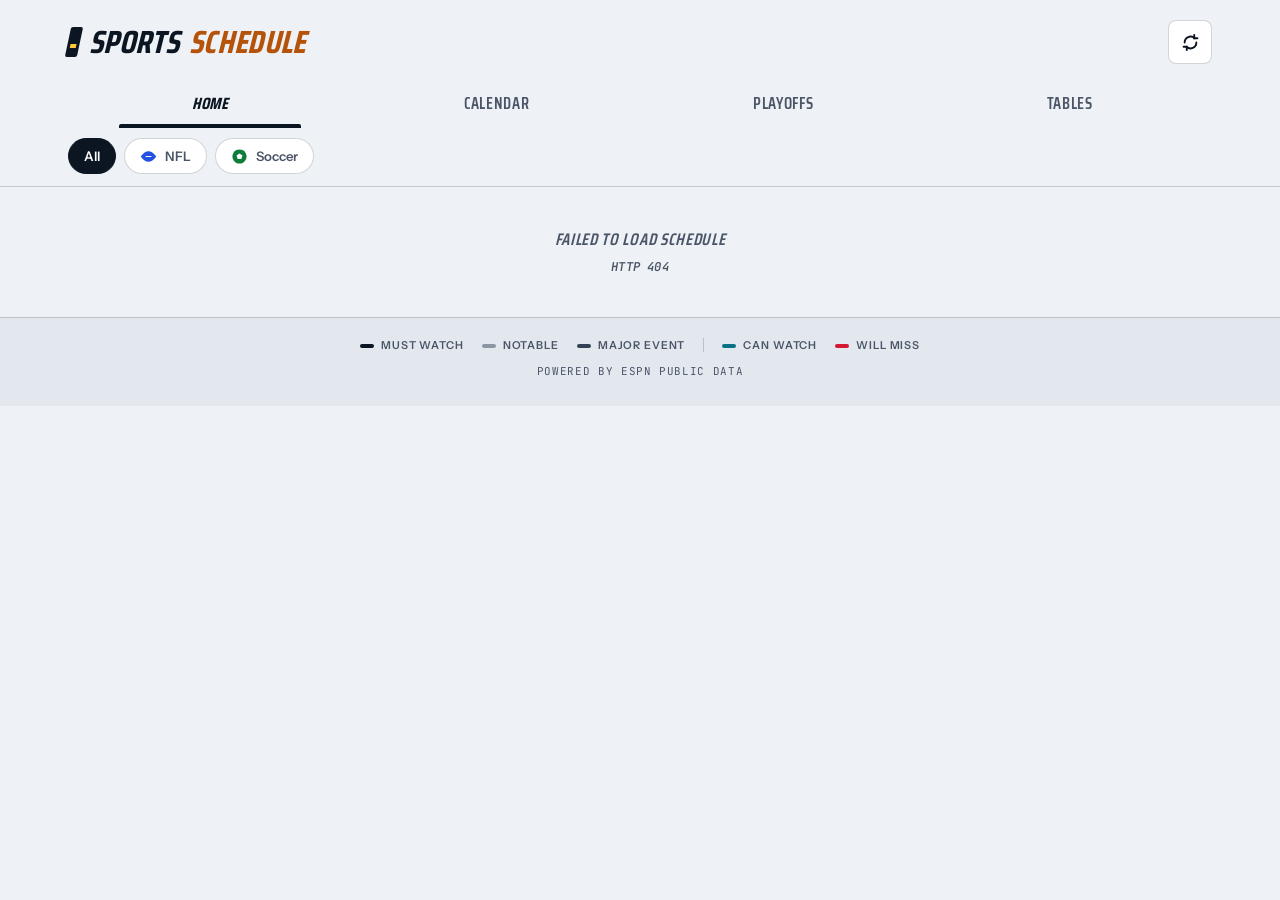
==== commit 000dd092: "Polish batch (brief A1, Dylan post-deploy): NFL-first, NBA off, chip glyphs Dylan's live-eyeball fee" ====
--- a/templates/index.html
+++ b/templates/index.html
@@ -40,9 +40,8 @@
         </div>
         <div class="sport-filters" role="group" aria-label="Filter by sport">
             <button class="pill active" data-sport="all" aria-pressed="true">All</button>
-            <button class="pill" data-sport="soccer" aria-pressed="false"><span class="pill-dot soccer" aria-hidden="true"></span>Soccer</button>
-            <button class="pill" data-sport="basketball" aria-pressed="false"><span class="pill-dot basketball" aria-hidden="true"></span>NBA</button>
-            <button class="pill" data-sport="football" aria-pressed="false"><span class="pill-dot football" aria-hidden="true"></span>NFL</button>
+            <button class="pill" data-sport="football" aria-pressed="false"><span class="pill-ico football" aria-hidden="true"></span>NFL</button>
+            <button class="pill" data-sport="soccer" aria-pressed="false"><span class="pill-ico soccer" aria-hidden="true"></span>Soccer</button>
         </div>
     </nav>
 
--- a/static/style.css
+++ b/static/style.css
@@ -276,11 +276,26 @@
   color: #FFF;
   border-color: var(--ink);
 }
-.pill-dot { width: 9px; height: 9px; border-radius: 50%; }
-.pill-dot.soccer     { background: var(--soccer); }
-.pill-dot.basketball { background: var(--nba); }
-.pill-dot.football   { background: var(--nfl); }
-.pill.active .pill-dot { outline: 2px solid rgba(255, 255, 255, 0.4); }
+/* Sport glyph icons on the filter chips. Built as CSS masks (data-URI
+   SVG silhouettes) so the glyph recolors from CSS alone — sport color
+   at rest, gold on the active ink chip. No JS, no innerHTML. */
+.pill-ico {
+  width: 17px;
+  height: 17px;
+  display: inline-block;
+  flex-shrink: 0;
+  -webkit-mask: var(--ico) center / contain no-repeat;
+  mask: var(--ico) center / contain no-repeat;
+}
+.pill-ico.football {
+  background: var(--nfl);
+  --ico: url("data:image/svg+xml,%3Csvg xmlns='http://www.w3.org/2000/svg' viewBox='0 0 24 24'%3E%3Cpath fill-rule='evenodd' d='M1 12 Q6.5 4.5 12 4.5 Q17.5 4.5 23 12 Q17.5 19.5 12 19.5 Q6.5 19.5 1 12 Z M8.5 11.25 h7 a0.75 0.75 0 0 1 0 1.5 h-7 a0.75 0.75 0 0 1 0-1.5 Z'/%3E%3C/svg%3E");
+}
+.pill-ico.soccer {
+  background: var(--soccer);
+  --ico: url("data:image/svg+xml,%3Csvg xmlns='http://www.w3.org/2000/svg' viewBox='0 0 24 24'%3E%3Cpath fill-rule='evenodd' d='M12 2 A10 10 0 1 0 12.001 2 Z M12 7.6 L16.2 10.65 L14.6 15.6 L9.4 15.6 L7.8 10.65 Z'/%3E%3C/svg%3E");
+}
+.pill.active .pill-ico { background: var(--gold); }
 
 /* ── Animations ─────────────────────────────────────────────────── */
 @keyframes blink {
@@ -767,6 +782,22 @@
   text-transform: uppercase;
 }
 
+/* Fantasy crossover chip — "YOUR GUYS: ..." on NFL cards */
+.gc-myguys {
+  font-family: var(--f-mono);
+  font-weight: 700;
+  font-size: 0.62rem;
+  letter-spacing: 0.06em;
+  text-transform: uppercase;
+  color: var(--gold-text);
+  border: 1px dashed var(--gold-text);
+  border-radius: var(--r-chip);
+  padding: 0 9px;
+  height: 26px;
+  display: inline-flex;
+  align-items: center;
+}
+
 /* Storyline pill — gold fill, logo in white disc */
 .sl-pill {
   background: var(--gold);
@@ -813,7 +844,9 @@
               margin-top 0.2s, padding-top 0.2s;
 }
 .game-card.expanded .gc-detail {
-  max-height: 900px;
+  /* Tall cap: detail now carries facts + tactical read; a real cap
+     (not `none`) keeps the open/close animation working */
+  max-height: 4000px;
   opacity: 1;
   margin-top: 14px;
   padding-top: 14px;
@@ -875,6 +908,159 @@
   line-height: 1.4;
 }
 .gc-notes::placeholder { color: var(--ink-3); }
+
+/* ── Match intel — facts panel + tactical read ─────────────────── */
+.gd-intel {
+  grid-column: 1 / -1;
+  display: flex;
+  flex-direction: column;
+  gap: 14px;
+  border-top: 1px dashed var(--rule-hl);
+  padding-top: 12px;
+  cursor: default;
+}
+.intel-tag {
+  display: inline-flex;
+  align-items: center;
+  gap: 7px;
+  align-self: flex-start;
+  background: var(--ink);
+  color: #FFF;
+  font-family: var(--f-display);
+  font-style: italic;
+  font-weight: 700;
+  font-size: 0.78rem;
+  letter-spacing: 0.06em;
+  text-transform: uppercase;
+  line-height: 1;
+  padding: 5px 14px 5px 8px;
+  clip-path: polygon(0 0, 100% 0, calc(100% - 7px) 100%, 0 100%);
+  margin-bottom: 8px;
+}
+.intel-tag::before {
+  content: "";
+  width: 4px;
+  height: 0.8em;
+  background: var(--gold);
+  transform: skewX(-12deg);
+}
+.intel-body { display: flex; flex-direction: column; gap: 8px; }
+.intel-hint {
+  font-size: 0.85rem;
+  color: var(--ink-2);
+  line-height: 1.45;
+}
+.fact-row { display: flex; flex-direction: column; gap: 2px; }
+.fact-label {
+  font-family: var(--f-mono);
+  font-weight: 500;
+  font-size: 0.58rem;
+  color: var(--ink-2);
+  letter-spacing: 0.14em;
+  text-transform: uppercase;
+}
+.fact-val {
+  font-size: 0.86rem;
+  line-height: 1.45;
+  color: var(--ink);
+}
+
+.read-btn {
+  display: inline-flex;
+  align-items: center;
+  align-self: flex-start;
+  min-height: 40px;
+  padding: 0 18px;
+  background: var(--gold);
+  color: var(--ink);
+  border: 0;
+  font-family: var(--f-display);
+  font-style: italic;
+  font-weight: 700;
+  font-size: 0.95rem;
+  letter-spacing: 0.05em;
+  text-transform: uppercase;
+  cursor: pointer;
+  border-radius: var(--r-chip);
+  transition: transform 0.12s var(--ease);
+}
+.read-btn:hover { transform: translateY(-1px); }
+.read-btn:disabled { opacity: 0.6; cursor: default; }
+.read-pending {
+  font-family: var(--f-display);
+  font-style: italic;
+  font-weight: 600;
+  font-size: 0.95rem;
+  letter-spacing: 0.04em;
+  text-transform: uppercase;
+  color: var(--ink-2);
+  animation: blink 1.6s infinite;
+}
+.read-banner {
+  font-family: var(--f-mono);
+  font-weight: 500;
+  font-size: 0.64rem;
+  letter-spacing: 0.08em;
+  text-transform: uppercase;
+  color: var(--ink-2);
+  background: var(--page-2);
+  border-radius: 6px;
+  padding: 6px 10px;
+}
+.read-h {
+  font-family: var(--f-display);
+  font-style: italic;
+  font-weight: 700;
+  font-size: 1.02rem;
+  letter-spacing: 0.04em;
+  text-transform: uppercase;
+  margin-top: 6px;
+}
+.read-h::before { content: "/ "; color: var(--gold-text); }
+.read-p {
+  font-size: 0.88rem;
+  line-height: 1.5;
+  color: var(--ink);
+}
+.read-ul {
+  margin: 0;
+  padding-left: 20px;
+  display: flex;
+  flex-direction: column;
+  gap: 4px;
+}
+.read-ul li {
+  font-size: 0.88rem;
+  line-height: 1.45;
+  color: var(--ink);
+}
+.read-ul li::marker { color: var(--gold-text); }
+.read-meta {
+  display: flex;
+  align-items: center;
+  justify-content: space-between;
+  gap: 10px;
+  margin-top: 6px;
+  padding-top: 8px;
+  border-top: 1px solid var(--rule);
+  font-family: var(--f-mono);
+  font-size: 0.64rem;
+  color: var(--ink-2);
+  letter-spacing: 0.04em;
+}
+.read-refresh {
+  background: transparent;
+  border: 0;
+  color: var(--ink-2);
+  font-family: var(--f-body);
+  font-weight: 600;
+  font-size: 0.74rem;
+  cursor: pointer;
+  text-decoration: underline;
+  text-underline-offset: 3px;
+  padding: 4px 0;
+}
+.read-refresh:hover { color: var(--ink); }
 
 /* ══════════════════════════════════════════════════════════════════
    CALENDAR VIEW
